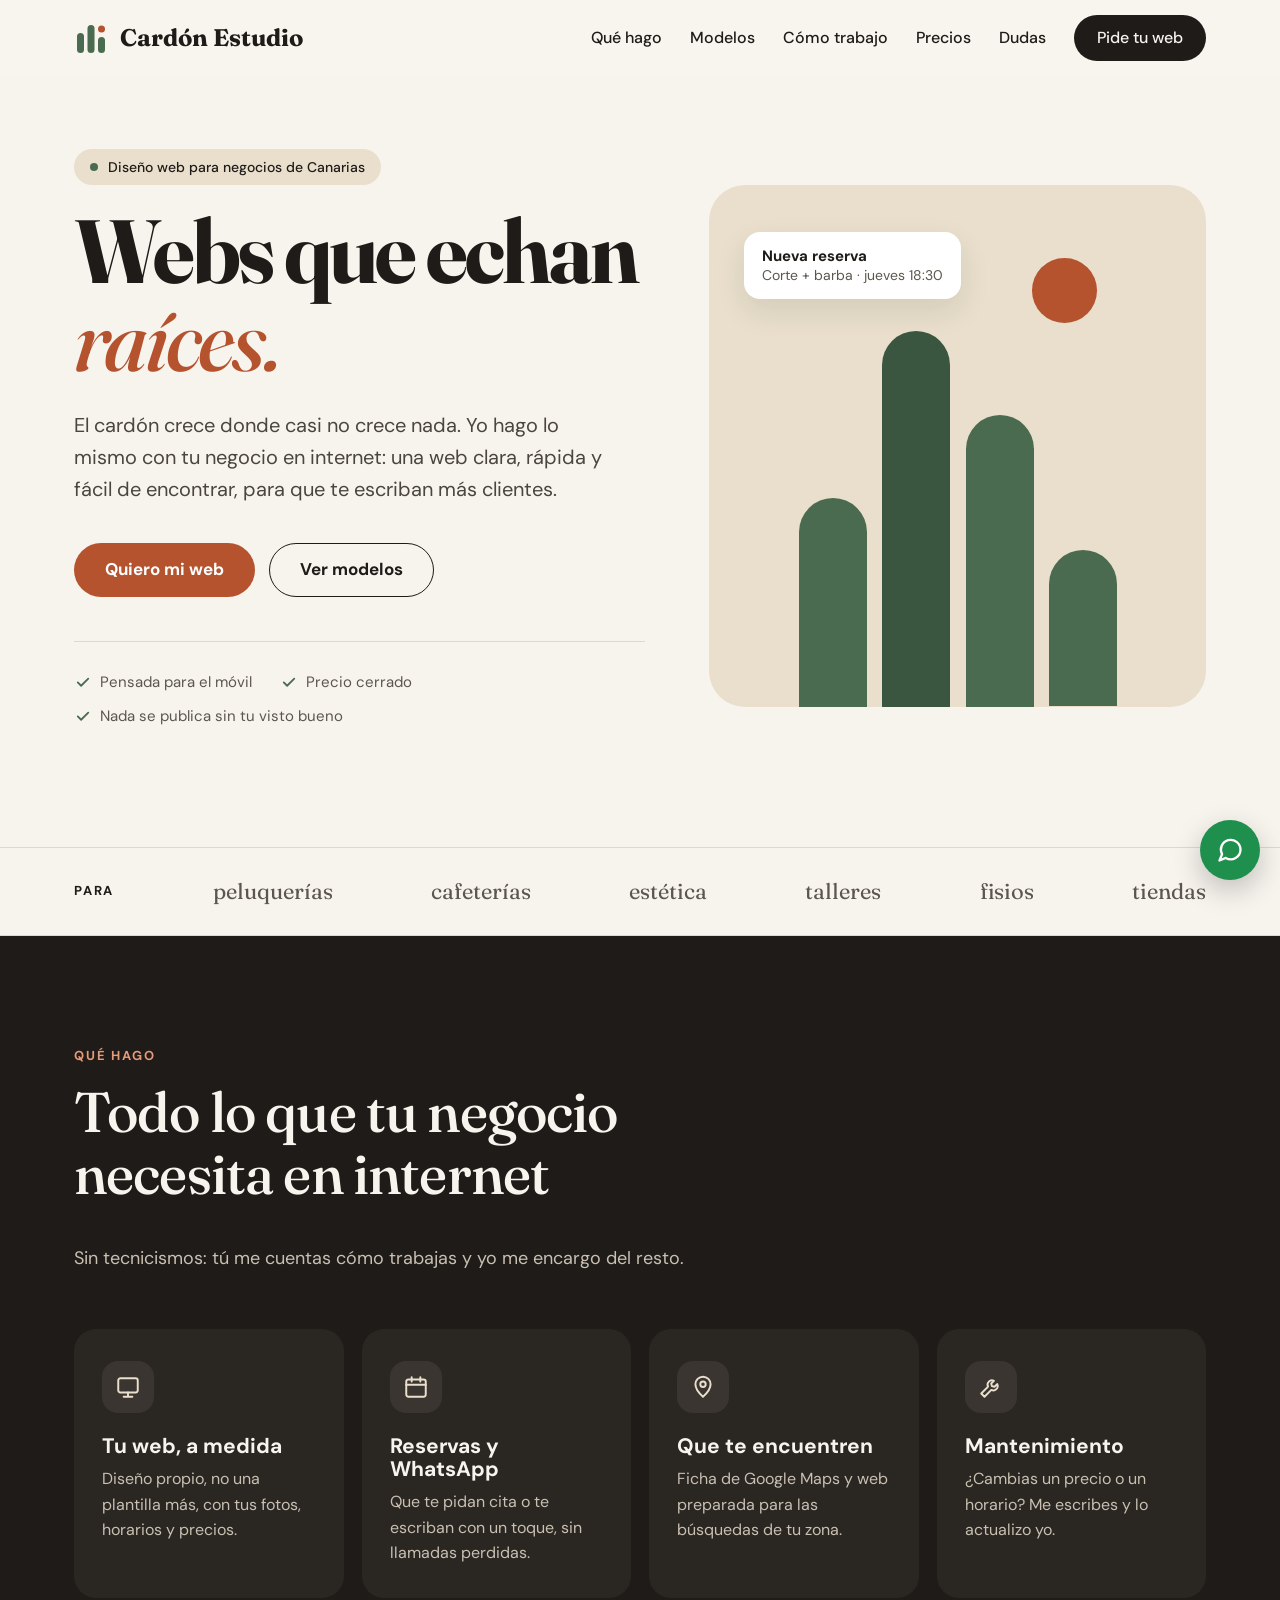
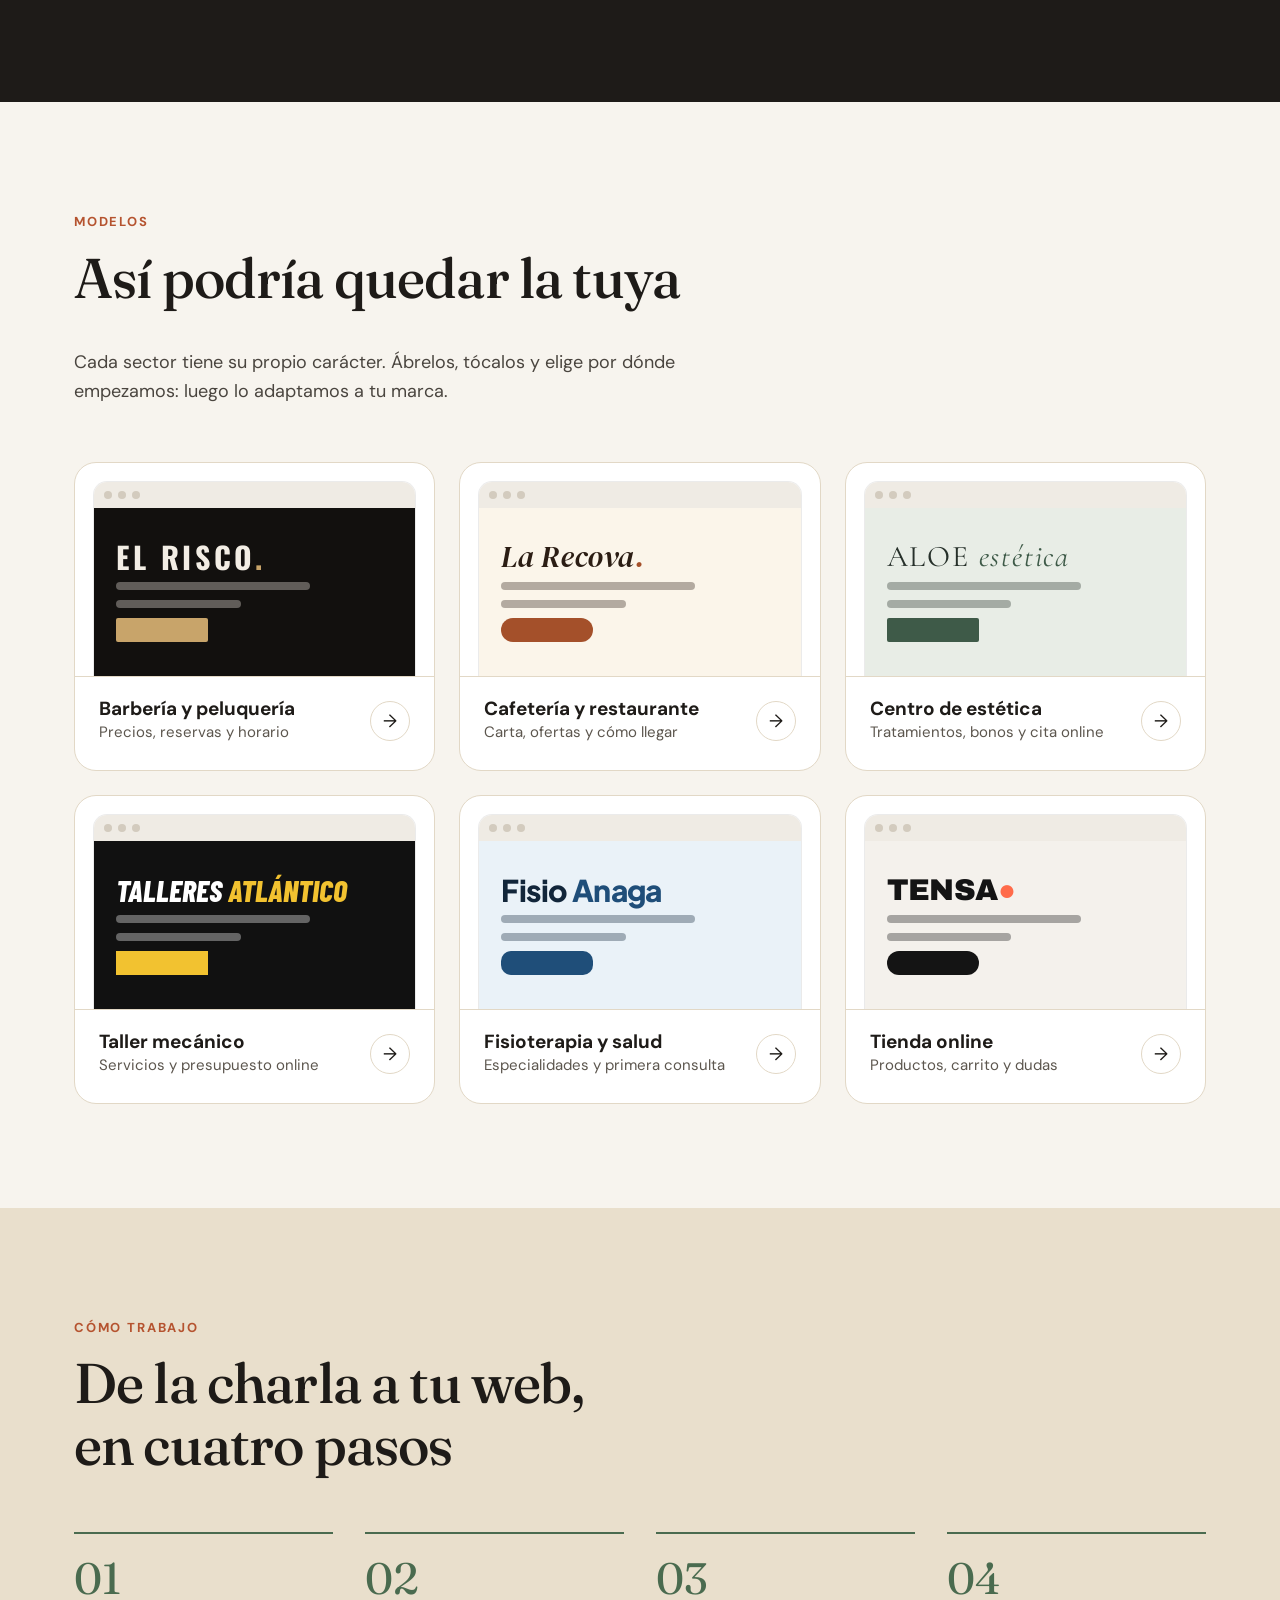
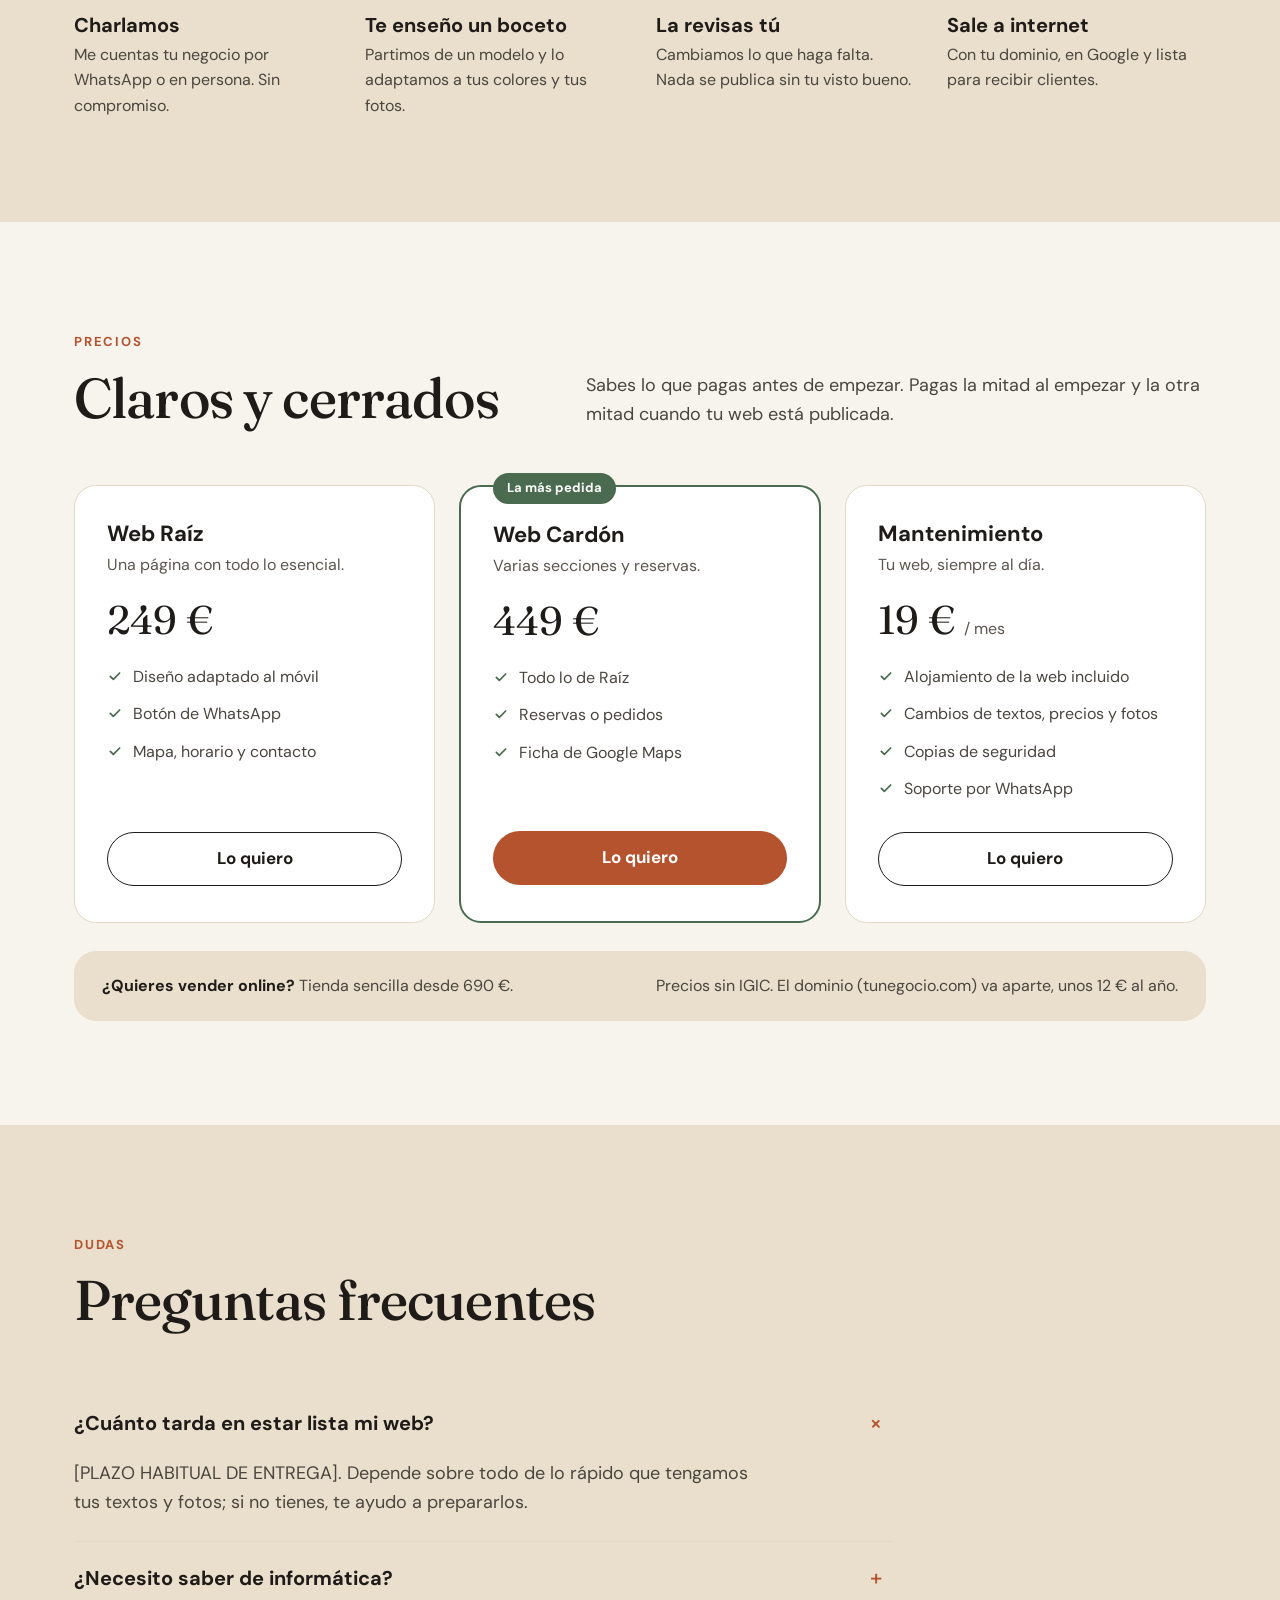
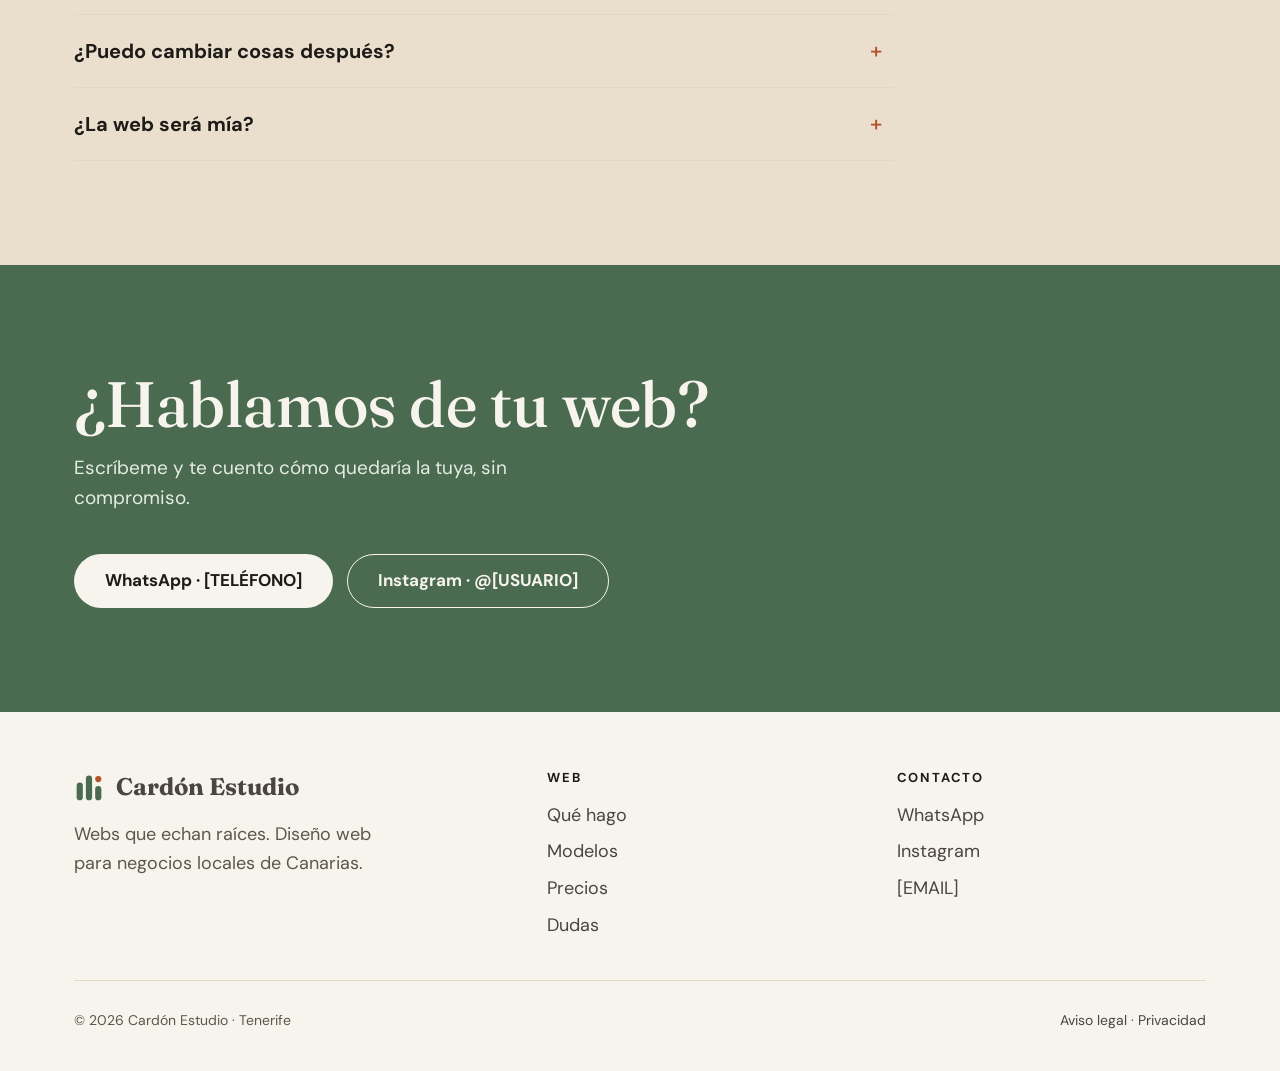
==== index.html @ 93b004f7 "Web de Cardón Estudio y 6 plantillas de ejemplo Co-Authored-By: Claude Opus 5.5 <noreply@anthropic.c" ====
<!doctype html>
<html lang="es">
<head>
<meta charset="utf-8">
<meta name="viewport" content="width=device-width, initial-scale=1">
<title>Cardón Estudio · Diseño web para negocios de Canarias</title>
<meta name="description" content="Webs claras, rápidas y fáciles de encontrar para peluquerías, cafeterías, talleres, centros de estética y profesionales de Canarias. Webs que echan raíces.">
<meta name="theme-color" content="#F7F4EE">
<meta property="og:type" content="website">
<meta property="og:title" content="Cardón Estudio · Webs que echan raíces">
<meta property="og:description" content="Diseño web para negocios locales de Canarias: reservas, WhatsApp y Google Maps, sin tecnicismos.">
<meta property="og:locale" content="es_ES">
<link rel="icon" href="assets/favicon.svg" type="image/svg+xml">
<link rel="preconnect" href="https://fonts.googleapis.com">
<link rel="preconnect" href="https://fonts.gstatic.com" crossorigin>
<link href="https://fonts.googleapis.com/css2?family=Fraunces:ital,opsz,wght@0,9..144,500;0,9..144,700;1,9..144,500&amp;family=DM+Sans:wght@400;500;700&amp;display=swap" rel="stylesheet">
<link href="https://fonts.googleapis.com/css2?family=Oswald:wght@700&amp;family=DM+Serif+Display:ital@1&amp;family=Cormorant+Garamond:ital@0;1&amp;family=Barlow+Condensed:ital,wght@1,800&amp;family=Plus+Jakarta+Sans:wght@800&amp;family=Archivo:wght@900&amp;text=ELRISCO.LaRecovAestéticTlrsAtlánoFiNgN%E2%97%8F%20&amp;display=swap" rel="stylesheet">
<link rel="stylesheet" href="assets/cardon.css">
</head>
<body>

<header class="cabecera" id="cabecera">
  <div class="contenedor">
    <a class="logo" href="#inicio" aria-label="Cardón Estudio, inicio">
      <svg aria-hidden="true" width="34" height="34" viewBox="0 0 34 34"><rect x="3" y="12" width="7" height="20" rx="3.5" fill="#4A6B4F"/><rect x="13.5" y="4" width="7" height="28" rx="3.5" fill="#4A6B4F"/><rect x="24" y="16" width="7" height="16" rx="3.5" fill="#4A6B4F"/><circle cx="27.5" cy="8" r="3.5" fill="#B5532F"/></svg>
      <span>Cardón Estudio</span>
    </a>
    <button class="boton-menu" type="button" aria-label="Abrir menú" aria-expanded="false" aria-controls="menu">
      <svg aria-hidden="true" width="20" height="20" viewBox="0 0 24 24" fill="none" stroke="currentColor" stroke-width="2" stroke-linecap="round"><path d="M4 7h16M4 12h16M4 17h16"/></svg>
    </button>
    <nav class="menu" id="menu" aria-label="Principal">
      <a href="#servicios">Qué hago</a>
      <a href="#modelos">Modelos</a>
      <a href="#proceso">Cómo trabajo</a>
      <a href="#precios">Precios</a>
      <a href="#preguntas">Dudas</a>
      <a class="boton" href="#contacto">Pide tu web</a>
    </nav>
  </div>
</header>

<main>

<section class="portada" id="inicio">
  <div class="contenedor">
    <div>
      <p class="sello"><i></i>Diseño web para negocios de Canarias</p>
      <h1>Webs que echan <em>raíces.</em></h1>
      <p class="entradilla">El cardón crece donde casi no crece nada. Yo hago lo mismo con tu negocio en internet: una web clara, rápida y fácil de encontrar, para que te escriban más clientes.</p>
      <div class="acciones">
        <a class="boton boton-principal" href="#contacto">Quiero mi web</a>
        <a class="boton boton-secundario" href="#modelos">Ver modelos</a>
      </div>
      <ul class="garantias">
        <li><svg aria-hidden="true" width="18" height="18" viewBox="0 0 24 24" fill="none" stroke="currentColor" stroke-width="2.4" stroke-linecap="round" stroke-linejoin="round"><path d="M5 12.5l4.5 4.5L19 7.5"/></svg>Pensada para el móvil</li>
        <li><svg aria-hidden="true" width="18" height="18" viewBox="0 0 24 24" fill="none" stroke="currentColor" stroke-width="2.4" stroke-linecap="round" stroke-linejoin="round"><path d="M5 12.5l4.5 4.5L19 7.5"/></svg>Precio cerrado</li>
        <li><svg aria-hidden="true" width="18" height="18" viewBox="0 0 24 24" fill="none" stroke="currentColor" stroke-width="2.4" stroke-linecap="round" stroke-linejoin="round"><path d="M5 12.5l4.5 4.5L19 7.5"/></svg>Nada se publica sin tu visto bueno</li>
      </ul>
    </div>
    <div class="ilustracion" aria-hidden="true">
      <div class="tarjeta-flotante"><strong>Nueva reserva</strong><span>Corte + barba · jueves 18:30</span></div>
      <div class="columna c1"></div><div class="columna c2"></div><div class="columna c3"></div><div class="columna c4"></div>
      <div class="sol"></div>
    </div>
  </div>
</section>

<div class="sectores">
  <div class="contenedor">
    <b>Para</b><span>peluquerías</span><span>cafeterías</span><span>estética</span><span>talleres</span><span>fisios</span><span>tiendas</span>
  </div>
</div>

<section class="seccion oscuro" id="servicios">
  <div class="contenedor">
    <div class="cabecera-seccion revelar">
      <div>
        <span class="etiqueta">Qué hago</span>
        <h2 class="titulo-seccion">Todo lo que tu negocio<br>necesita en internet</h2>
      </div>
      <p class="entradilla">Sin tecnicismos: tú me cuentas cómo trabajas y yo me encargo del resto.</p>
    </div>
    <div class="rejilla-4">
      <article class="servicio revelar">
        <div class="icono"><svg aria-hidden="true" width="26" height="26" viewBox="0 0 24 24" fill="none" stroke="currentColor" stroke-width="1.8" stroke-linecap="round" stroke-linejoin="round"><rect x="3" y="4" width="18" height="13" rx="2"/><path d="M8 21h8M12 17v4"/></svg></div>
        <h3>Tu web, a medida</h3>
        <p>Diseño propio, no una plantilla más, con tus fotos, horarios y precios.</p>
      </article>
      <article class="servicio revelar">
        <div class="icono"><svg aria-hidden="true" width="26" height="26" viewBox="0 0 24 24" fill="none" stroke="currentColor" stroke-width="1.8" stroke-linecap="round" stroke-linejoin="round"><rect x="3" y="5" width="18" height="16" rx="2"/><path d="M16 3v4M8 3v4M3 10h18"/></svg></div>
        <h3>Reservas y WhatsApp</h3>
        <p>Que te pidan cita o te escriban con un toque, sin llamadas perdidas.</p>
      </article>
      <article class="servicio revelar">
        <div class="icono"><svg aria-hidden="true" width="26" height="26" viewBox="0 0 24 24" fill="none" stroke="currentColor" stroke-width="1.8" stroke-linecap="round" stroke-linejoin="round"><path d="M12 21s-7-6.2-7-11.5A7 7 0 0 1 19 9.5C19 14.8 12 21 12 21z"/><circle cx="12" cy="9.5" r="2.5"/></svg></div>
        <h3>Que te encuentren</h3>
        <p>Ficha de Google Maps y web preparada para las búsquedas de tu zona.</p>
      </article>
      <article class="servicio revelar">
        <div class="icono"><svg aria-hidden="true" width="26" height="26" viewBox="0 0 24 24" fill="none" stroke="currentColor" stroke-width="1.8" stroke-linecap="round" stroke-linejoin="round"><path d="M14.7 6.3a4 4 0 0 0-5.4 5.4L3 18l3 3 6.3-6.3a4 4 0 0 0 5.4-5.4l-2.5 2.5-2.4-.6-.6-2.4z"/></svg></div>
        <h3>Mantenimiento</h3>
        <p>¿Cambias un precio o un horario? Me escribes y lo actualizo yo.</p>
      </article>
    </div>
  </div>
</section>

<section class="seccion" id="modelos">
  <div class="contenedor">
    <div class="cabecera-seccion revelar">
      <div>
        <span class="etiqueta">Modelos</span>
        <h2 class="titulo-seccion">Así podría quedar la tuya</h2>
      </div>
      <p class="entradilla">Cada sector tiene su propio carácter. Ábrelos, tócalos y elige por dónde empezamos: luego lo adaptamos a tu marca.</p>
    </div>
    <div class="rejilla-modelos">
      <a class="modelo revelar" href="plantillas/barberia.html">
        <div class="navegador"><div class="barra"><i></i><i></i><i></i></div>
          <div class="pantalla" style="background:#12100E;color:#F2EDE4"><span class="marca" style="font-family:Oswald,Impact,sans-serif;font-weight:700;letter-spacing:.12em">EL RISCO<span style="color:#C8A46A">.</span></span><span class="linea" style="width:70%"></span><span class="linea" style="width:45%"></span><span class="pastilla" style="background:#C8A46A;border-radius:2px"></span></div>
        </div>
        <div class="texto"><div><h3>Barbería y peluquería</h3><p>Precios, reservas y horario</p></div><span class="flecha" aria-hidden="true">→</span></div>
      </a>
      <a class="modelo revelar" href="plantillas/cafeteria.html">
        <div class="navegador"><div class="barra"><i></i><i></i><i></i></div>
          <div class="pantalla" style="background:#FBF5EA;color:#2B1D14"><span class="marca" style="font-family:'DM Serif Display',Georgia,serif;font-style:italic">La Recova<span style="color:#A4502A">.</span></span><span class="linea" style="width:70%"></span><span class="linea" style="width:45%"></span><span class="pastilla" style="background:#A4502A"></span></div>
        </div>
        <div class="texto"><div><h3>Cafetería y restaurante</h3><p>Carta, ofertas y cómo llegar</p></div><span class="flecha" aria-hidden="true">→</span></div>
      </a>
      <a class="modelo revelar" href="plantillas/estetica.html">
        <div class="navegador"><div class="barra"><i></i><i></i><i></i></div>
          <div class="pantalla" style="background:#E8EDE6;color:#26302A"><span class="marca" style="font-family:'Cormorant Garamond',Georgia,serif;letter-spacing:.06em">ALOE <em style="color:#3E5A48">estética</em></span><span class="linea" style="width:70%"></span><span class="linea" style="width:45%"></span><span class="pastilla" style="background:#3E5A48;border-radius:2px"></span></div>
        </div>
        <div class="texto"><div><h3>Centro de estética</h3><p>Tratamientos, bonos y cita online</p></div><span class="flecha" aria-hidden="true">→</span></div>
      </a>
      <a class="modelo revelar" href="plantillas/taller.html">
        <div class="navegador"><div class="barra"><i></i><i></i><i></i></div>
          <div class="pantalla" style="background:#111111;color:#FFFFFF"><span class="marca" style="font-family:'Barlow Condensed',Impact,sans-serif;font-weight:800;font-style:italic;text-transform:uppercase">Talleres <span style="color:#F2C230">Atlántico</span></span><span class="linea" style="width:70%"></span><span class="linea" style="width:45%"></span><span class="pastilla" style="background:#F2C230;border-radius:0"></span></div>
        </div>
        <div class="texto"><div><h3>Taller mecánico</h3><p>Servicios y presupuesto online</p></div><span class="flecha" aria-hidden="true">→</span></div>
      </a>
      <a class="modelo revelar" href="plantillas/fisio.html">
        <div class="navegador"><div class="barra"><i></i><i></i><i></i></div>
          <div class="pantalla" style="background:#EAF2F8;color:#12263A"><span class="marca" style="font-family:'Plus Jakarta Sans',system-ui,sans-serif;font-weight:800;letter-spacing:-.02em">Fisio <span style="color:#1F4E79">Anaga</span></span><span class="linea" style="width:70%"></span><span class="linea" style="width:45%"></span><span class="pastilla" style="background:#1F4E79;border-radius:10px"></span></div>
        </div>
        <div class="texto"><div><h3>Fisioterapia y salud</h3><p>Especialidades y primera consulta</p></div><span class="flecha" aria-hidden="true">→</span></div>
      </a>
      <a class="modelo revelar" href="plantillas/tienda-cintas.html">
        <div class="navegador"><div class="barra"><i></i><i></i><i></i></div>
          <div class="pantalla" style="background:#F4F1EC;color:#141414"><span class="marca" style="font-family:Archivo,'Arial Black',sans-serif;font-weight:900;letter-spacing:-.02em">TENSA<span style="color:#FF6B4A">●</span></span><span class="linea" style="width:70%"></span><span class="linea" style="width:45%"></span><span class="pastilla" style="background:#141414"></span></div>
        </div>
        <div class="texto"><div><h3>Tienda online</h3><p>Productos, carrito y dudas</p></div><span class="flecha" aria-hidden="true">→</span></div>
      </a>
    </div>
  </div>
</section>

<section class="seccion arena" id="proceso">
  <div class="contenedor">
    <div class="cabecera-seccion revelar">
      <div>
        <span class="etiqueta">Cómo trabajo</span>
        <h2 class="titulo-seccion">De la charla a tu web,<br>en cuatro pasos</h2>
      </div>
    </div>
    <ol class="pasos">
      <li class="revelar"><h3>Charlamos</h3><p>Me cuentas tu negocio por WhatsApp o en persona. Sin compromiso.</p></li>
      <li class="revelar"><h3>Te enseño un boceto</h3><p>Partimos de un modelo y lo adaptamos a tus colores y tus fotos.</p></li>
      <li class="revelar"><h3>La revisas tú</h3><p>Cambiamos lo que haga falta. Nada se publica sin tu visto bueno.</p></li>
      <li class="revelar"><h3>Sale a internet</h3><p>Con tu dominio, en Google y lista para recibir clientes.</p></li>
    </ol>
  </div>
</section>

<section class="seccion" id="precios">
  <div class="contenedor">
    <div class="cabecera-seccion revelar">
      <div>
        <span class="etiqueta">Precios</span>
        <h2 class="titulo-seccion">Claros y cerrados</h2>
      </div>
      <p class="entradilla">Sabes lo que pagas antes de empezar. Pagas la mitad al empezar y la otra mitad cuando tu web está publicada.</p>
    </div>
    <div class="rejilla-3">
      <article class="plan revelar">
        <h3>Web Raíz</h3>
        <p class="para">Una página con todo lo esencial.</p>
        <p class="precio">249 €</p>
        <ul>
          <li><svg aria-hidden="true" width="16" height="16" viewBox="0 0 24 24" fill="none" stroke="currentColor" stroke-width="2.6" stroke-linecap="round" stroke-linejoin="round"><path d="M5 12.5l4.5 4.5L19 7.5"/></svg>Diseño adaptado al móvil</li>
          <li><svg aria-hidden="true" width="16" height="16" viewBox="0 0 24 24" fill="none" stroke="currentColor" stroke-width="2.6" stroke-linecap="round" stroke-linejoin="round"><path d="M5 12.5l4.5 4.5L19 7.5"/></svg>Botón de WhatsApp</li>
          <li><svg aria-hidden="true" width="16" height="16" viewBox="0 0 24 24" fill="none" stroke="currentColor" stroke-width="2.6" stroke-linecap="round" stroke-linejoin="round"><path d="M5 12.5l4.5 4.5L19 7.5"/></svg>Mapa, horario y contacto</li>
        </ul>
        <a class="boton boton-secundario" href="#contacto">Lo quiero</a>
      </article>
      <article class="plan destacado revelar">
        <span class="insignia">La más pedida</span>
        <h3>Web Cardón</h3>
        <p class="para">Varias secciones y reservas.</p>
        <p class="precio">449 €</p>
        <ul>
          <li><svg aria-hidden="true" width="16" height="16" viewBox="0 0 24 24" fill="none" stroke="currentColor" stroke-width="2.6" stroke-linecap="round" stroke-linejoin="round"><path d="M5 12.5l4.5 4.5L19 7.5"/></svg>Todo lo de Raíz</li>
          <li><svg aria-hidden="true" width="16" height="16" viewBox="0 0 24 24" fill="none" stroke="currentColor" stroke-width="2.6" stroke-linecap="round" stroke-linejoin="round"><path d="M5 12.5l4.5 4.5L19 7.5"/></svg>Reservas o pedidos</li>
          <li><svg aria-hidden="true" width="16" height="16" viewBox="0 0 24 24" fill="none" stroke="currentColor" stroke-width="2.6" stroke-linecap="round" stroke-linejoin="round"><path d="M5 12.5l4.5 4.5L19 7.5"/></svg>Ficha de Google Maps</li>
        </ul>
        <a class="boton boton-principal" href="#contacto">Lo quiero</a>
      </article>
      <article class="plan revelar">
        <h3>Mantenimiento</h3>
        <p class="para">Tu web, siempre al día.</p>
        <p class="precio">19 € <small>/ mes</small></p>
        <ul>
          <li><svg aria-hidden="true" width="16" height="16" viewBox="0 0 24 24" fill="none" stroke="currentColor" stroke-width="2.6" stroke-linecap="round" stroke-linejoin="round"><path d="M5 12.5l4.5 4.5L19 7.5"/></svg>Alojamiento de la web incluido</li>
          <li><svg aria-hidden="true" width="16" height="16" viewBox="0 0 24 24" fill="none" stroke="currentColor" stroke-width="2.6" stroke-linecap="round" stroke-linejoin="round"><path d="M5 12.5l4.5 4.5L19 7.5"/></svg>Cambios de textos, precios y fotos</li>
          <li><svg aria-hidden="true" width="16" height="16" viewBox="0 0 24 24" fill="none" stroke="currentColor" stroke-width="2.6" stroke-linecap="round" stroke-linejoin="round"><path d="M5 12.5l4.5 4.5L19 7.5"/></svg>Copias de seguridad</li>
          <li><svg aria-hidden="true" width="16" height="16" viewBox="0 0 24 24" fill="none" stroke="currentColor" stroke-width="2.6" stroke-linecap="round" stroke-linejoin="round"><path d="M5 12.5l4.5 4.5L19 7.5"/></svg>Soporte por WhatsApp</li>
        </ul>
        <a class="boton boton-secundario" href="#contacto">Lo quiero</a>
      </article>
    </div>
    <div class="nota-precios revelar">
      <p><strong>¿Quieres vender online?</strong> Tienda sencilla desde 690 €.</p>
      <p>Precios sin IGIC. El dominio (tunegocio.com) va aparte, unos 12 € al año.</p>
    </div>
  </div>
</section>

<section class="seccion arena" id="preguntas">
  <div class="contenedor">
    <div class="cabecera-seccion revelar"><div><span class="etiqueta">Dudas</span><h2 class="titulo-seccion">Preguntas frecuentes</h2></div></div>
    <div class="preguntas revelar">
      <details open><summary>¿Cuánto tarda en estar lista mi web?</summary><p>[PLAZO HABITUAL DE ENTREGA]. Depende sobre todo de lo rápido que tengamos tus textos y fotos; si no tienes, te ayudo a prepararlos.</p></details>
      <details><summary>¿Necesito saber de informática?</summary><p>No. Tú me cuentas cómo funciona tu negocio y yo me encargo de todo lo técnico: diseño, dominio, publicación y Google.</p></details>
      <details><summary>¿Puedo cambiar cosas después?</summary><p>Sí. Con el mantenimiento mensual me escribes por WhatsApp y actualizo precios, horarios o fotos por ti.</p></details>
      <details><summary>¿La web será mía?</summary><p>[CONDICIONES DE PROPIEDAD DEL DOMINIO Y LA WEB].</p></details>
    </div>
  </div>
</section>

<section class="seccion contacto" id="contacto">
  <div class="contenedor">
    <div class="revelar">
      <h2>¿Hablamos de tu web?</h2>
      <p>Escríbeme y te cuento cómo quedaría la tuya, sin compromiso.</p>
    </div>
    <div class="acciones revelar">
      <a class="boton boton-claro" href="https://wa.me/[NÚMERO]">WhatsApp · [TELÉFONO]</a>
      <a class="boton boton-borde-claro" href="https://instagram.com/[USUARIO]">Instagram · @[USUARIO]</a>
    </div>
  </div>
</section>

</main>

<footer class="pie">
  <div class="contenedor">
    <div>
      <a class="logo" href="#inicio" aria-label="Cardón Estudio, inicio">
        <svg aria-hidden="true" width="30" height="30" viewBox="0 0 34 34"><rect x="3" y="12" width="7" height="20" rx="3.5" fill="#4A6B4F"/><rect x="13.5" y="4" width="7" height="28" rx="3.5" fill="#4A6B4F"/><rect x="24" y="16" width="7" height="16" rx="3.5" fill="#4A6B4F"/><circle cx="27.5" cy="8" r="3.5" fill="#B5532F"/></svg>
        <span>Cardón Estudio</span>
      </a>
      <p class="lema">Webs que echan raíces. Diseño web para negocios locales de Canarias.</p>
    </div>
    <div>
      <h4>Web</h4>
      <ul><li><a href="#servicios">Qué hago</a></li><li><a href="#modelos">Modelos</a></li><li><a href="#precios">Precios</a></li><li><a href="#preguntas">Dudas</a></li></ul>
    </div>
    <div>
      <h4>Contacto</h4>
      <ul><li><a href="https://wa.me/[NÚMERO]">WhatsApp</a></li><li><a href="https://instagram.com/[USUARIO]">Instagram</a></li><li><a href="mailto:[EMAIL]">[EMAIL]</a></li></ul>
    </div>
    <div class="legal"><span>© <span id="anio">2026</span> Cardón Estudio · Tenerife</span><span><a href="#">Aviso legal</a> · <a href="#">Privacidad</a></span></div>
  </div>
</footer>

<a class="whatsapp" href="https://wa.me/[NÚMERO]" aria-label="Escribir por WhatsApp">
  <svg aria-hidden="true" width="28" height="28" viewBox="0 0 24 24" fill="none" stroke="currentColor" stroke-width="2" stroke-linecap="round" stroke-linejoin="round"><path d="M21 11.5a8.4 8.4 0 0 1-12.6 7.3L3 21l2.2-5.3A8.4 8.4 0 1 1 21 11.5z"/></svg>
</a>

<script>
(function () {
  var cabecera = document.getElementById('cabecera');
  var boton = document.querySelector('.boton-menu');
  var menu = document.getElementById('menu');
  boton.addEventListener('click', function () {
    var abierto = menu.classList.toggle('abierto');
    boton.setAttribute('aria-expanded', abierto ? 'true' : 'false');
  });
  menu.querySelectorAll('a').forEach(function (a) {
    a.addEventListener('click', function () { menu.classList.remove('abierto'); boton.setAttribute('aria-expanded', 'false'); });
  });
  window.addEventListener('scroll', function () { cabecera.classList.toggle('con-sombra', window.scrollY > 8); }, { passive: true });
  document.getElementById('anio').textContent = new Date().getFullYear();
  var elementos = document.querySelectorAll('.revelar');
  if ('IntersectionObserver' in window) {
    var obs = new IntersectionObserver(function (entradas) {
      entradas.forEach(function (e) { if (e.isIntersecting) { e.target.classList.add('visible'); obs.unobserve(e.target); } });
    }, { threshold: 0.12 });
    elementos.forEach(function (el) { obs.observe(el); });
  } else {
    elementos.forEach(function (el) { el.classList.add('visible'); });
  }
})();
</script>
</body>
</html>
---- assets/cardon.css ----
/* Cardón Estudio — estilos de la web principal */
:root {
  --lava: #1E1B18;
  --cardon: #4A6B4F;
  --cardon-osc: #3A5640;
  --jable: #E9DFCC;
  --almagre: #B5532F;
  --almagre-osc: #8E3F22;
  --cal: #F7F4EE;
  --blanco: #FFFFFF;
  --texto-2: #4A453F;
  --texto-3: #5C564E;
  --linea: #E2D8C6;
  --serif: 'Fraunces', Georgia, serif;
  --sans: 'DM Sans', system-ui, -apple-system, 'Segoe UI', sans-serif;
  --ancho: 1180px;
  --radio: 22px;
}

*, *::before, *::after { box-sizing: border-box; }
html { scroll-behavior: smooth; scroll-padding-top: 88px; }
body { margin: 0; background: var(--cal); color: var(--lava); font-family: var(--sans); font-size: 18px; line-height: 1.6; -webkit-font-smoothing: antialiased; }
img, svg { max-width: 100%; display: block; }
a { color: var(--almagre); }
a:hover { color: var(--almagre-osc); }
:focus-visible { outline: 3px solid var(--almagre); outline-offset: 3px; border-radius: 6px; }
h1, h2, h3 { margin: 0; line-height: 1.1; }
p { margin: 0; }

.contenedor { max-width: var(--ancho); margin: 0 auto; padding: 0 24px; }
.seccion { padding: 104px 0; }
.etiqueta { display: inline-block; font-size: 13px; font-weight: 700; letter-spacing: .14em; text-transform: uppercase; color: var(--almagre); margin-bottom: 14px; }
.titulo-seccion { font-family: var(--serif); font-weight: 500; font-size: clamp(36px, 5vw, 56px); letter-spacing: -.015em; }
.entradilla { color: var(--texto-2); max-width: 620px; margin-top: 16px; }
.cabecera-seccion { display: flex; flex-wrap: wrap; gap: 24px; justify-content: space-between; align-items: flex-end; margin-bottom: 56px; }

/* Botones */
.boton { display: inline-flex; align-items: center; justify-content: center; gap: 10px; min-height: 54px; padding: 0 30px; border-radius: 999px; font-weight: 700; font-size: 17px; text-decoration: none; border: 1.5px solid transparent; transition: transform .2s ease, background-color .2s ease, color .2s ease; }
.boton:hover { transform: translateY(-2px); }
.boton-principal { background: var(--almagre); color: var(--blanco); }
.boton-principal:hover { background: var(--almagre-osc); color: var(--blanco); }
.boton-secundario { border-color: var(--lava); color: var(--lava); }
.boton-secundario:hover { background: var(--lava); color: var(--cal); }
.boton-claro { background: var(--cal); color: var(--lava); }
.boton-claro:hover { background: var(--blanco); color: var(--lava); }
.boton-borde-claro { border-color: var(--cal); color: var(--cal); }
.boton-borde-claro:hover { background: var(--cal); color: var(--lava); }

/* Cabecera */
.cabecera { position: sticky; top: 0; z-index: 50; background: rgba(247, 244, 238, .88); backdrop-filter: saturate(160%) blur(12px); -webkit-backdrop-filter: saturate(160%) blur(12px); border-bottom: 1px solid transparent; transition: border-color .2s ease; }
.cabecera.con-sombra { border-bottom-color: var(--linea); }
.cabecera .contenedor { display: flex; align-items: center; justify-content: space-between; gap: 16px; min-height: 76px; }
.logo { display: flex; align-items: center; gap: 12px; text-decoration: none; color: var(--lava); }
.logo:hover { color: var(--lava); }
.logo span { font-family: var(--serif); font-weight: 700; font-size: 24px; }
.menu { display: flex; align-items: center; gap: 28px; }
.menu a { color: var(--lava); text-decoration: none; font-size: 16px; font-weight: 500; }
.menu a:not(.boton):hover { color: var(--almagre); }
.menu .boton { min-height: 46px; padding: 0 22px; font-size: 16px; background: var(--lava); color: var(--cal); }
.menu .boton:hover { background: var(--almagre); color: var(--blanco); }
.boton-menu { display: none; width: 46px; height: 46px; border: 1.5px solid var(--lava); border-radius: 50%; background: none; cursor: pointer; align-items: center; justify-content: center; color: var(--lava); }

/* Portada */
.portada { padding: 72px 0 104px; }
.portada .contenedor { display: grid; grid-template-columns: 1.15fr 1fr; gap: 64px; align-items: center; }
.sello { display: inline-flex; align-items: center; gap: 10px; background: var(--jable); padding: 7px 16px; border-radius: 999px; font-size: 14px; font-weight: 500; margin-bottom: 22px; }
.sello i { width: 8px; height: 8px; border-radius: 50%; background: var(--cardon); }
.portada h1 { font-family: var(--serif); font-weight: 700; font-size: clamp(48px, 7vw, 92px); line-height: .98; letter-spacing: -.03em; }
.portada h1 em { font-style: italic; font-weight: 500; color: var(--almagre); }
.portada .entradilla { font-size: 20px; margin: 26px 0 38px; max-width: 540px; }
.acciones { display: flex; flex-wrap: wrap; gap: 14px; }
.garantias { display: flex; flex-wrap: wrap; gap: 10px 28px; margin-top: 44px; padding-top: 28px; border-top: 1px solid var(--linea); color: var(--texto-3); font-size: 15px; list-style: none; padding-left: 0; }
.garantias li { display: flex; align-items: center; gap: 8px; }
.garantias svg { color: var(--cardon); flex: none; }

.ilustracion { position: relative; aspect-ratio: 1 / 1.05; background: var(--jable); border-radius: 36px; overflow: hidden; display: flex; align-items: flex-end; justify-content: center; gap: 4%; padding: 0 10%; }
.ilustracion .columna { width: 17%; background: var(--cardon); border-radius: 999px 999px 0 0; transform-origin: bottom; animation: crecer 1.1s cubic-bezier(.2,.8,.2,1) both; }
.ilustracion .c1 { height: 40%; animation-delay: .05s; }
.ilustracion .c2 { height: 72%; animation-delay: .15s; background: var(--cardon-osc); }
.ilustracion .c3 { height: 56%; animation-delay: .25s; }
.ilustracion .c4 { height: 30%; animation-delay: .35s; }
.ilustracion .sol { position: absolute; top: 14%; right: 22%; width: 13%; aspect-ratio: 1; border-radius: 50%; background: var(--almagre); animation: aparecer .8s .7s both; }
.ilustracion .tarjeta-flotante { position: absolute; left: 7%; top: 9%; background: var(--blanco); border-radius: 16px; padding: 14px 18px; box-shadow: 0 12px 30px rgba(30, 27, 24, .1); font-size: 14px; line-height: 1.35; animation: aparecer .8s .9s both; }
.tarjeta-flotante strong { display: block; font-size: 15px; }
.tarjeta-flotante span { color: var(--texto-3); }
@keyframes crecer { from { transform: scaleY(0); } to { transform: scaleY(1); } }
@keyframes aparecer { from { opacity: 0; transform: translateY(10px); } to { opacity: 1; transform: none; } }

/* Para quién */
.sectores { border-top: 1px solid var(--linea); border-bottom: 1px solid var(--linea); }
.sectores .contenedor { display: flex; flex-wrap: wrap; gap: 14px 40px; justify-content: space-between; align-items: center; padding-top: 26px; padding-bottom: 26px; font-family: var(--serif); font-size: 22px; color: var(--texto-3); }
.sectores b { font-family: var(--sans); font-size: 13px; letter-spacing: .14em; text-transform: uppercase; color: var(--lava); }

/* Servicios */
.oscuro { background: var(--lava); color: var(--cal); }
.oscuro .entradilla { color: #C9C0B2; }
.oscuro .etiqueta { color: #E59A78; }
.rejilla-4 { display: grid; grid-template-columns: repeat(4, minmax(0, 1fr)); gap: 18px; }
.servicio { background: #2A2622; border-radius: var(--radio); padding: 32px 28px; }
.servicio .icono { width: 52px; height: 52px; border-radius: 16px; background: #3A3530; display: flex; align-items: center; justify-content: center; color: var(--jable); }
.servicio h3 { margin: 22px 0 8px; font-size: 21px; font-family: var(--sans); font-weight: 700; }
.servicio p { color: #C9C0B2; font-size: 16px; }

/* Modelos */
.rejilla-modelos { display: grid; grid-template-columns: repeat(3, minmax(0, 1fr)); gap: 24px; }
.modelo { display: flex; flex-direction: column; text-decoration: none; color: var(--lava); background: var(--blanco); border: 1px solid var(--linea); border-radius: var(--radio); overflow: hidden; transition: transform .25s ease, box-shadow .25s ease; }
.modelo:hover { color: var(--lava); transform: translateY(-4px); box-shadow: 0 18px 40px rgba(30, 27, 24, .1); }
.navegador { margin: 18px 18px 0; border-radius: 14px 14px 0 0; overflow: hidden; border: 1px solid rgba(0,0,0,.08); border-bottom: 0; }
.navegador .barra { height: 26px; background: #EFEBE4; display: flex; align-items: center; gap: 6px; padding: 0 10px; }
.navegador .barra i { width: 8px; height: 8px; border-radius: 50%; background: #D3CBBE; }
.navegador .pantalla { height: 168px; display: flex; flex-direction: column; justify-content: center; padding: 0 22px; gap: 10px; }
.pantalla .marca { font-size: 30px; line-height: 1; }
.pantalla .linea { height: 8px; border-radius: 4px; opacity: .35; background: currentColor; }
.pantalla .pastilla { width: 92px; height: 24px; border-radius: 999px; }
.modelo .texto { padding: 22px 24px 26px; border-top: 1px solid var(--linea); display: flex; justify-content: space-between; align-items: center; gap: 12px; }
.modelo h3 { font-size: 19px; font-family: var(--sans); font-weight: 700; }
.modelo p { color: var(--texto-3); font-size: 15px; }
.modelo .flecha { flex: none; width: 40px; height: 40px; border-radius: 50%; border: 1.5px solid var(--linea); display: flex; align-items: center; justify-content: center; transition: background-color .2s ease, border-color .2s ease, color .2s ease; }
.modelo:hover .flecha { background: var(--almagre); border-color: var(--almagre); color: var(--blanco); }
.modelo-vacio { justify-content: center; padding: 36px; background: var(--jable); border: 1.5px dashed #B9AC96; }
.modelo-vacio h3 { font-family: var(--serif); font-weight: 500; font-size: 30px; margin-bottom: 8px; }
.modelo-vacio p { color: var(--texto-2); margin-bottom: 18px; }
.modelo-vacio span { color: var(--almagre); font-weight: 700; }

/* Proceso */
.arena { background: var(--jable); }
.pasos { display: grid; grid-template-columns: repeat(4, minmax(0, 1fr)); gap: 32px; counter-reset: paso; list-style: none; padding: 0; margin: 0; }
.pasos li { border-top: 2px solid var(--cardon); padding-top: 22px; }
.pasos li::before { counter-increment: paso; content: "0" counter(paso); display: block; font-family: var(--serif); font-size: 44px; line-height: 1; color: var(--cardon); margin-bottom: 14px; }
.pasos h3 { font-family: var(--sans); font-size: 20px; margin-bottom: 6px; }
.pasos p { color: var(--texto-2); font-size: 16px; }

/* Precios */
.rejilla-3 { display: grid; grid-template-columns: repeat(3, minmax(0, 1fr)); gap: 24px; }
.plan { background: var(--blanco); border: 1px solid var(--linea); border-radius: var(--radio); padding: 36px 32px; display: flex; flex-direction: column; }
.plan.destacado { border: 2px solid var(--cardon); position: relative; }
.plan .insignia { position: absolute; top: -14px; left: 32px; background: var(--cardon); color: var(--blanco); font-size: 13px; font-weight: 700; padding: 5px 14px; border-radius: 999px; }
.plan h3 { font-family: var(--sans); font-size: 22px; }
.plan .para { color: var(--texto-3); font-size: 16px; margin: 6px 0 22px; }
.plan .precio { font-family: var(--serif); font-size: 40px; line-height: 1; margin-bottom: 24px; }
.plan .precio small { font-family: var(--sans); font-size: 16px; color: var(--texto-3); }
.plan ul { list-style: none; padding: 0; margin: 0 0 30px; display: grid; gap: 12px; flex: 1; align-content: start; }
.plan li { display: flex; gap: 10px; font-size: 16px; color: var(--texto-2); }
.plan li svg { flex: none; color: var(--cardon); margin-top: 4px; }
.plan .boton { width: 100%; }

.nota-precios { margin-top: 28px; display: flex; flex-wrap: wrap; justify-content: space-between; gap: 12px 32px; padding: 22px 28px; border-radius: var(--radio); background: var(--jable); font-size: 16px; color: var(--texto-2); }
.nota-precios strong { color: var(--lava); }

/* Preguntas */
.preguntas { max-width: 820px; }
.preguntas details { border-bottom: 1px solid var(--linea); }
.preguntas summary { list-style: none; cursor: pointer; display: flex; justify-content: space-between; align-items: center; gap: 20px; min-height: 72px; padding: 18px 0; font-size: 20px; font-weight: 700; }
.preguntas summary::-webkit-details-marker { display: none; }
.preguntas summary::after { content: "+"; flex: none; width: 36px; height: 36px; border-radius: 50%; background: var(--jable); display: flex; align-items: center; justify-content: center; font-size: 22px; font-weight: 500; color: var(--almagre); transition: transform .2s ease; }
.preguntas details[open] summary::after { transform: rotate(45deg); }
.preguntas details p { color: var(--texto-2); padding-bottom: 24px; max-width: 680px; }

/* Contacto */
.contacto { background: var(--cardon); color: var(--cal); }
.contacto .contenedor { display: flex; flex-wrap: wrap; gap: 40px; justify-content: space-between; align-items: center; }
.contacto h2 { font-family: var(--serif); font-weight: 500; font-size: clamp(40px, 5.5vw, 64px); }
.contacto p { color: #E4ECE3; font-size: 19px; margin-top: 14px; max-width: 520px; }

/* Pie */
.pie { padding: 56px 0 40px; }
.pie .contenedor { display: grid; grid-template-columns: 1.4fr 1fr 1fr; gap: 40px; }
.pie h4 { margin: 0 0 12px; font-size: 13px; letter-spacing: .14em; text-transform: uppercase; }
.pie ul { list-style: none; margin: 0; padding: 0; display: grid; gap: 8px; }
.pie a { color: var(--texto-2); text-decoration: none; }
.pie a:hover { color: var(--almagre); }
.pie .lema { color: var(--texto-3); margin-top: 14px; max-width: 320px; }
.pie .legal { grid-column: 1 / -1; display: flex; flex-wrap: wrap; justify-content: space-between; gap: 12px; padding-top: 28px; border-top: 1px solid var(--linea); color: var(--texto-3); font-size: 14px; }

/* WhatsApp flotante */
.whatsapp { position: fixed; right: 20px; bottom: 20px; z-index: 60; width: 60px; height: 60px; border-radius: 50%; background: #1F8F4E; color: var(--blanco); display: flex; align-items: center; justify-content: center; box-shadow: 0 10px 28px rgba(0, 0, 0, .22); transition: transform .2s ease; }
.whatsapp:hover { color: var(--blanco); transform: scale(1.06); }

/* Aparición al hacer scroll */
.revelar { opacity: 0; transform: translateY(24px); transition: opacity .7s ease, transform .7s ease; }
.revelar.visible { opacity: 1; transform: none; }

/* Responsive */
@media (max-width: 1020px) {
  .rejilla-4, .pasos { grid-template-columns: repeat(2, minmax(0, 1fr)); }
  .rejilla-modelos, .rejilla-3 { grid-template-columns: repeat(2, minmax(0, 1fr)); }
}
@media (max-width: 820px) {
  .portada .contenedor { grid-template-columns: 1fr; gap: 48px; }
  .ilustracion { max-width: 460px; width: 100%; margin: 0 auto; }
  .ilustracion .sol { top: 30%; right: 10%; }
  .sectores .contenedor { justify-content: flex-start; gap: 6px 22px; font-size: 19px; }
  .sectores b { width: 100%; }
  .boton-menu { display: inline-flex; }
  .menu { position: absolute; top: 100%; left: 0; right: 0; flex-direction: column; align-items: stretch; gap: 0; padding: 8px 24px 24px; background: var(--cal); border-bottom: 1px solid var(--linea); display: none; }
  .menu.abierto { display: flex; }
  .menu a:not(.boton) { padding: 14px 0; border-bottom: 1px solid var(--linea); font-size: 18px; }
  .menu .boton { margin-top: 18px; min-height: 54px; }
  .pie .contenedor { grid-template-columns: 1fr 1fr; }
  .pie .contenedor > div:first-child { grid-column: 1 / -1; }
}
@media (max-width: 620px) {
  body { font-size: 17px; }
  .seccion { padding: 80px 0; }
  .rejilla-4, .pasos, .rejilla-modelos, .rejilla-3 { grid-template-columns: 1fr; }
  .acciones .boton { width: 100%; }
  .cabecera-seccion { margin-bottom: 40px; }
}
@media (prefers-reduced-motion: reduce) {
  *, *::before, *::after { animation: none !important; transition: none !important; }
  html { scroll-behavior: auto; }
  .revelar { opacity: 1; transform: none; }
}
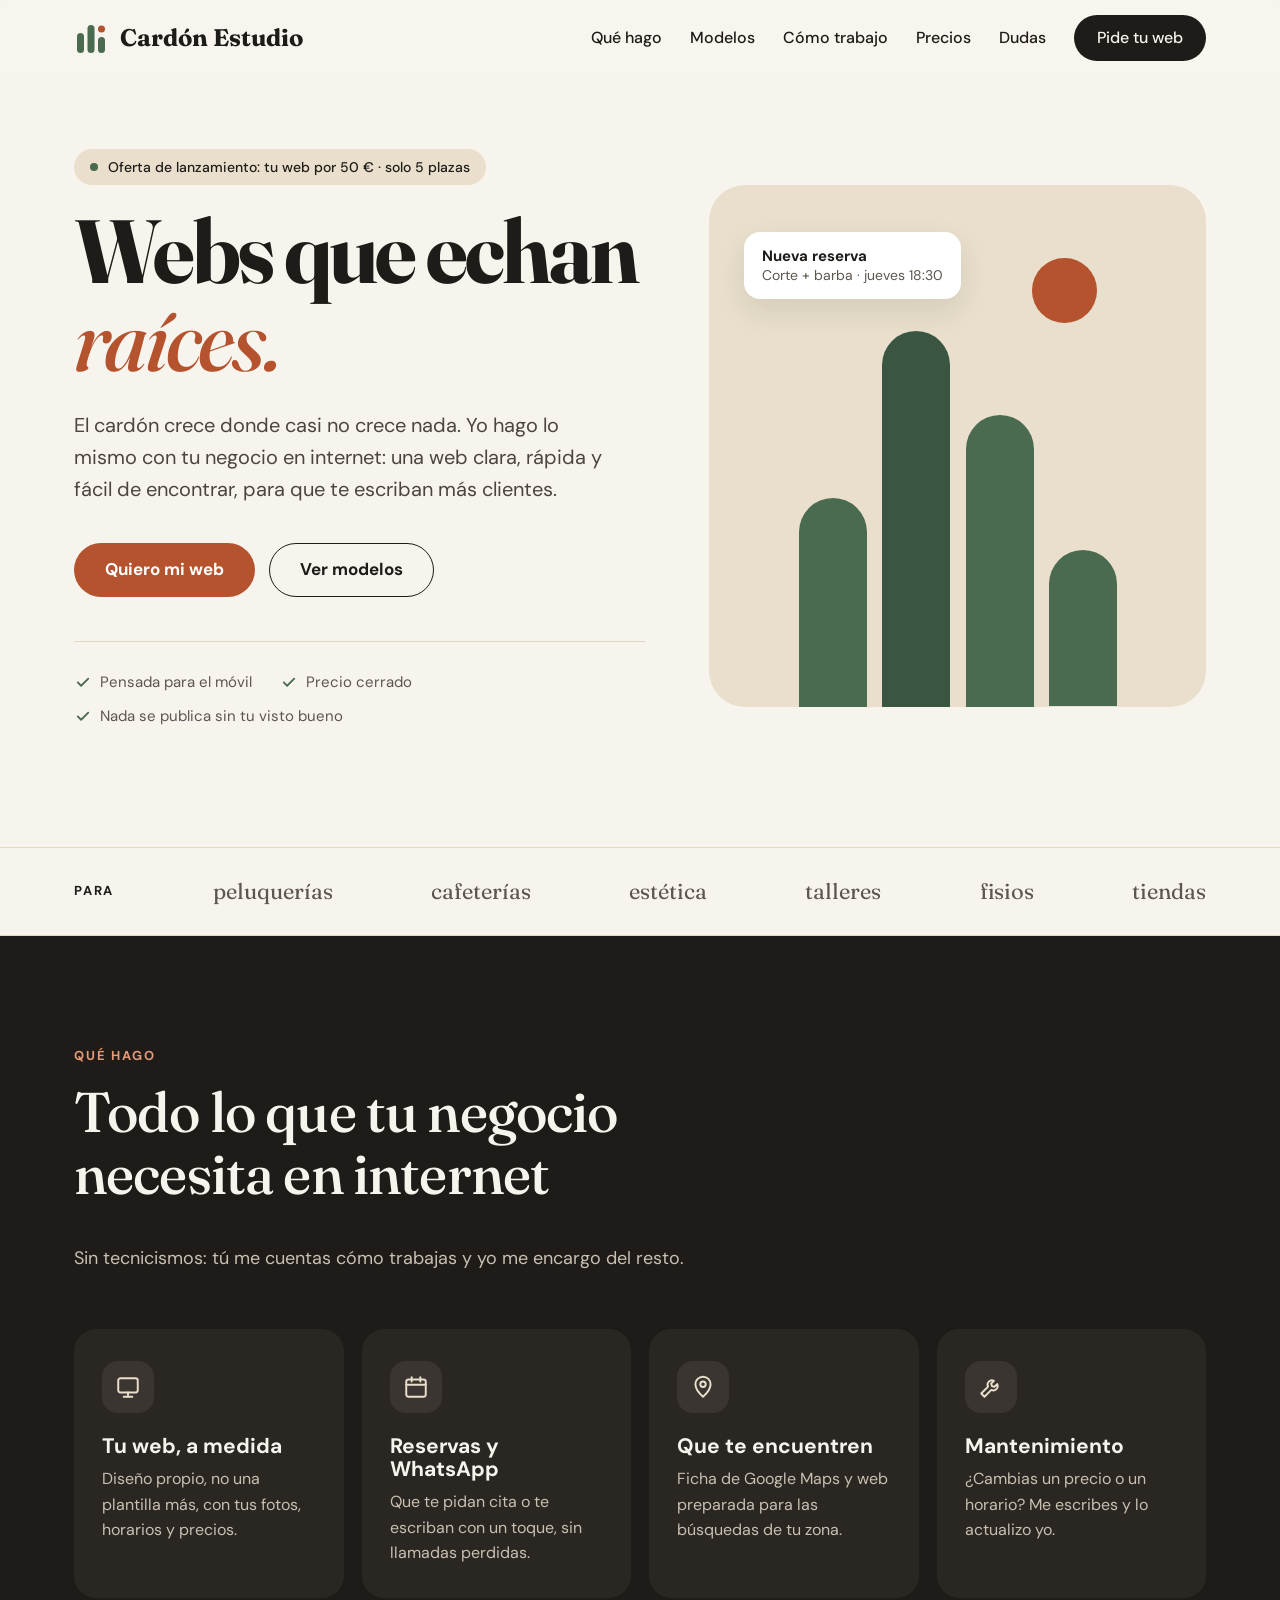
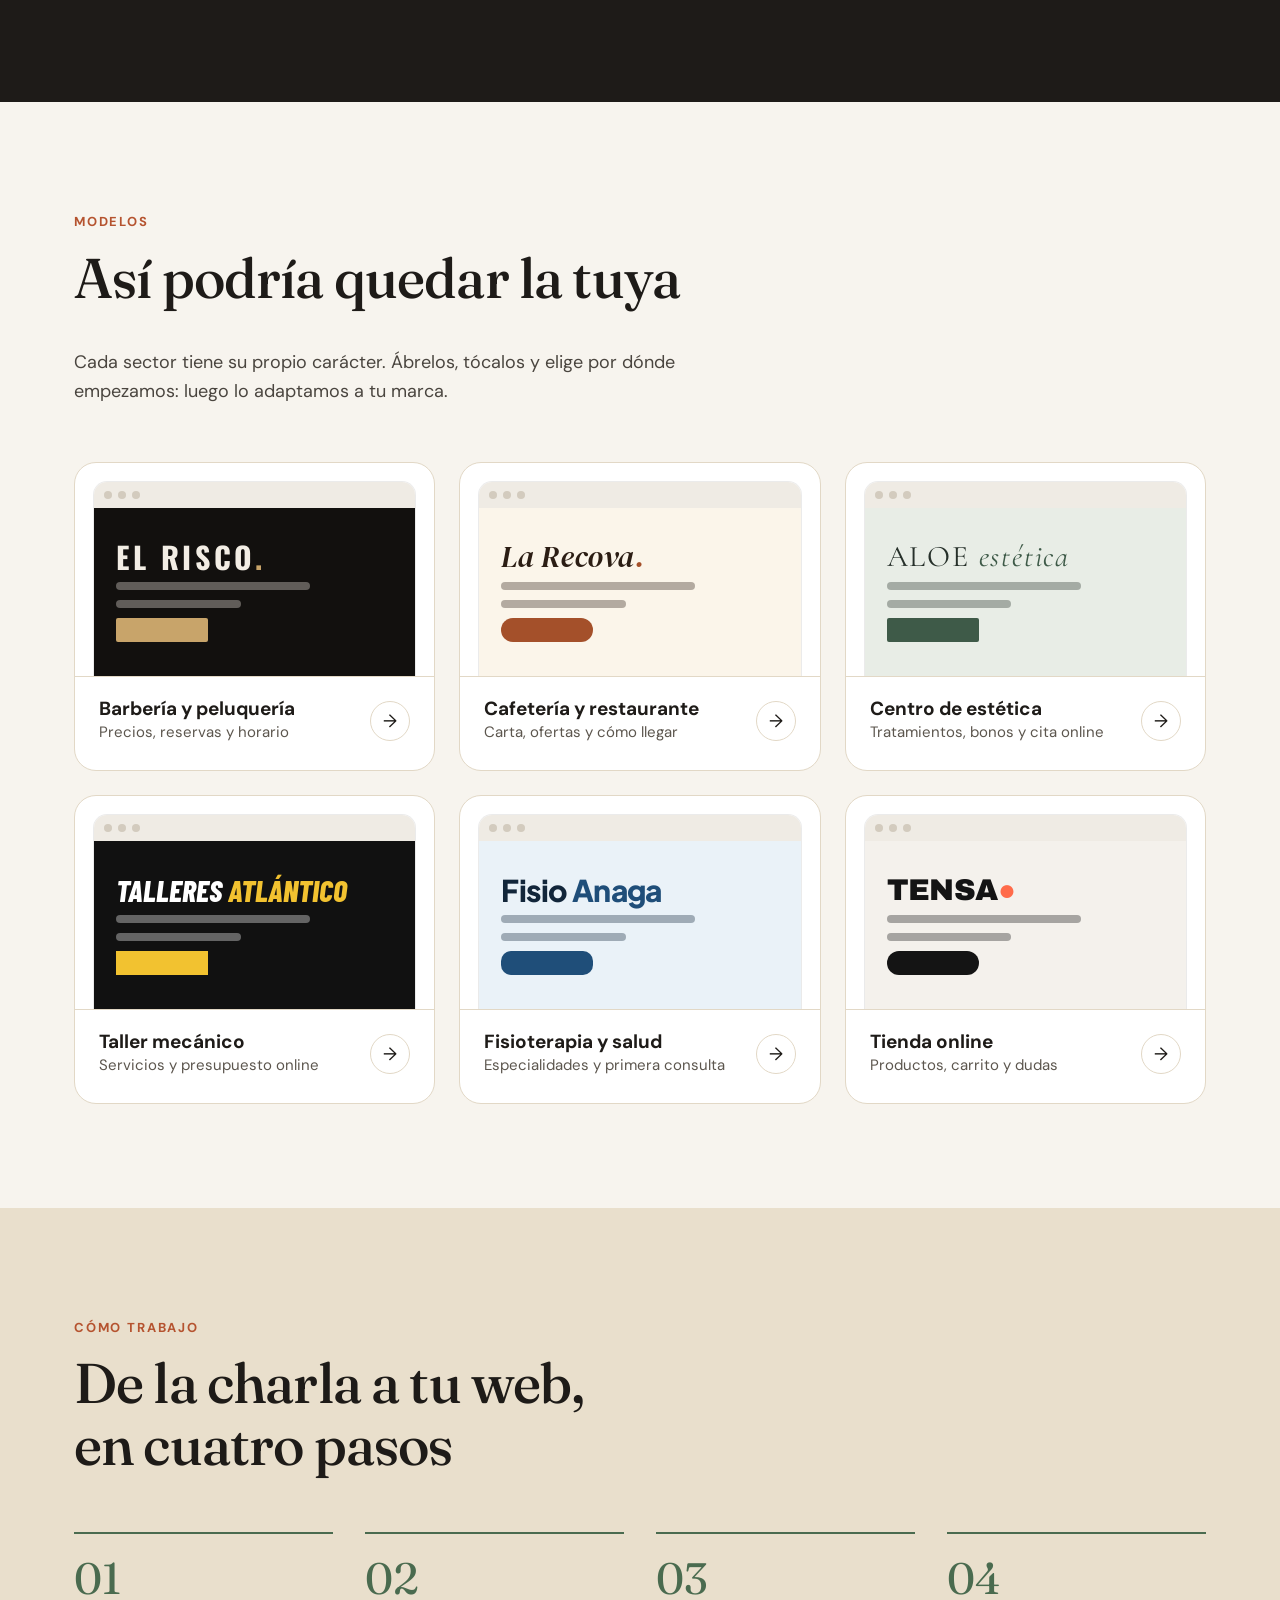
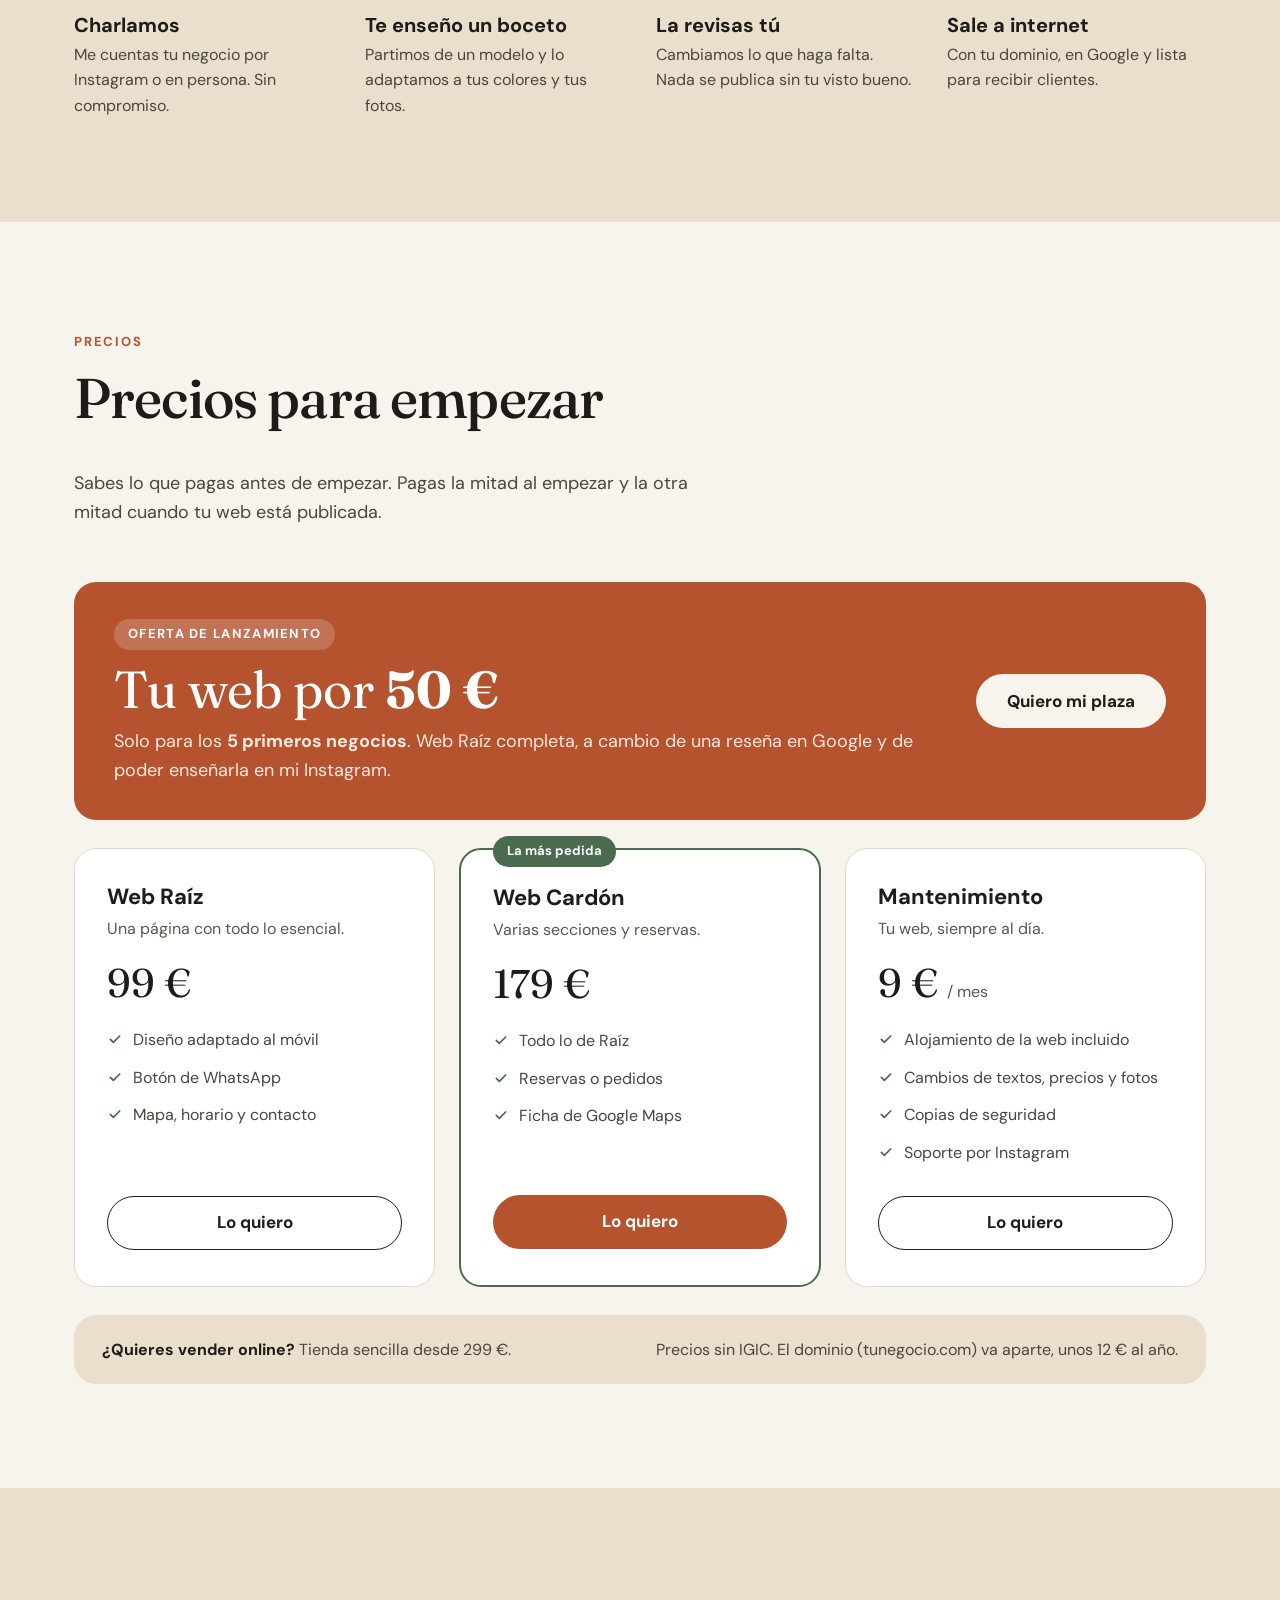
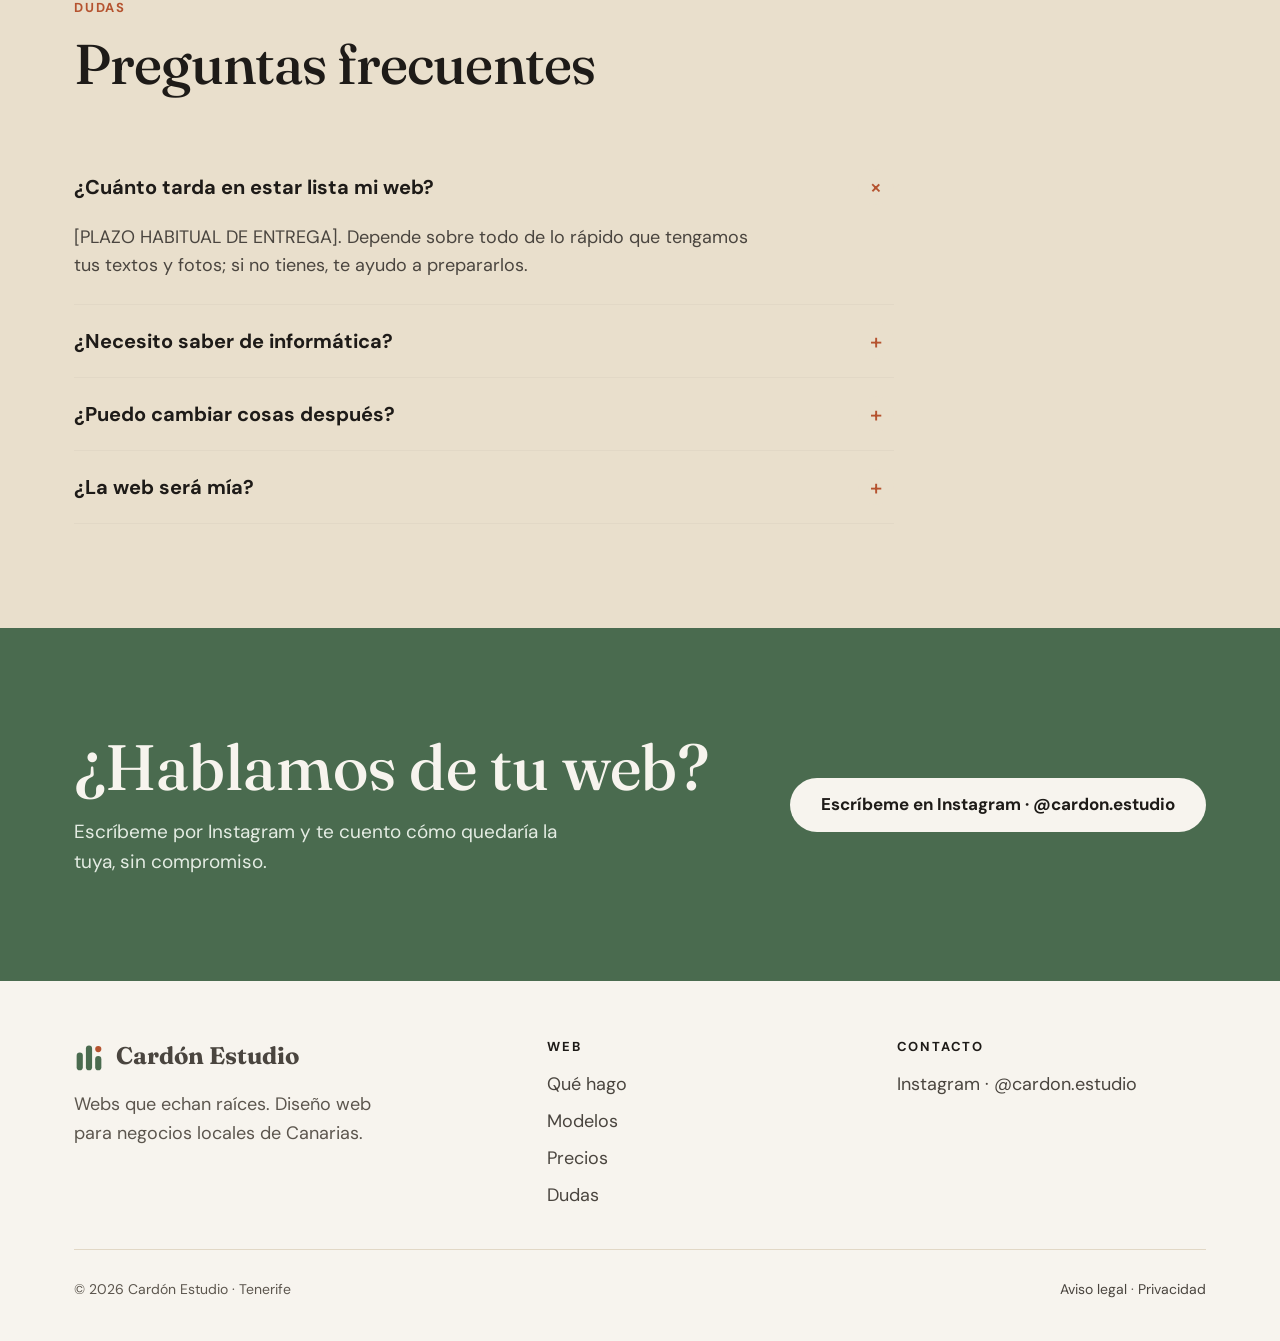
==== commit 0c73616d: "Bajar precios, oferta de 50 € para 5 primeros, contacto solo por Instagram Co-Authored-By: Claude Op" ====
--- a/index.html
+++ b/index.html
@@ -44,7 +44,7 @@
 <section class="portada" id="inicio">
   <div class="contenedor">
     <div>
-      <p class="sello"><i></i>Diseño web para negocios de Canarias</p>
+      <a class="sello" href="#precios"><i></i>Oferta de lanzamiento: tu web por 50 € · solo 5 plazas</a>
       <h1>Webs que echan <em>raíces.</em></h1>
       <p class="entradilla">El cardón crece donde casi no crece nada. Yo hago lo mismo con tu negocio en internet: una web clara, rápida y fácil de encontrar, para que te escriban más clientes.</p>
       <div class="acciones">
@@ -164,7 +164,7 @@
       </div>
     </div>
     <ol class="pasos">
-      <li class="revelar"><h3>Charlamos</h3><p>Me cuentas tu negocio por WhatsApp o en persona. Sin compromiso.</p></li>
+      <li class="revelar"><h3>Charlamos</h3><p>Me cuentas tu negocio por Instagram o en persona. Sin compromiso.</p></li>
       <li class="revelar"><h3>Te enseño un boceto</h3><p>Partimos de un modelo y lo adaptamos a tus colores y tus fotos.</p></li>
       <li class="revelar"><h3>La revisas tú</h3><p>Cambiamos lo que haga falta. Nada se publica sin tu visto bueno.</p></li>
       <li class="revelar"><h3>Sale a internet</h3><p>Con tu dominio, en Google y lista para recibir clientes.</p></li>
@@ -177,15 +177,23 @@
     <div class="cabecera-seccion revelar">
       <div>
         <span class="etiqueta">Precios</span>
-        <h2 class="titulo-seccion">Claros y cerrados</h2>
+        <h2 class="titulo-seccion">Precios para empezar</h2>
       </div>
       <p class="entradilla">Sabes lo que pagas antes de empezar. Pagas la mitad al empezar y la otra mitad cuando tu web está publicada.</p>
+    </div>
+    <div class="oferta revelar">
+      <div>
+        <span class="oferta-etiqueta">Oferta de lanzamiento</span>
+        <p class="oferta-titulo">Tu web por <strong>50 €</strong></p>
+        <p>Solo para los <strong>5 primeros negocios</strong>. Web Raíz completa, a cambio de una reseña en Google y de poder enseñarla en mi Instagram.</p>
+      </div>
+      <a class="boton boton-claro" href="https://www.instagram.com/cardon.estudio/">Quiero mi plaza</a>
     </div>
     <div class="rejilla-3">
       <article class="plan revelar">
         <h3>Web Raíz</h3>
         <p class="para">Una página con todo lo esencial.</p>
-        <p class="precio">249 €</p>
+        <p class="precio">99 €</p>
         <ul>
           <li><svg aria-hidden="true" width="16" height="16" viewBox="0 0 24 24" fill="none" stroke="currentColor" stroke-width="2.6" stroke-linecap="round" stroke-linejoin="round"><path d="M5 12.5l4.5 4.5L19 7.5"/></svg>Diseño adaptado al móvil</li>
           <li><svg aria-hidden="true" width="16" height="16" viewBox="0 0 24 24" fill="none" stroke="currentColor" stroke-width="2.6" stroke-linecap="round" stroke-linejoin="round"><path d="M5 12.5l4.5 4.5L19 7.5"/></svg>Botón de WhatsApp</li>
@@ -197,7 +205,7 @@
         <span class="insignia">La más pedida</span>
         <h3>Web Cardón</h3>
         <p class="para">Varias secciones y reservas.</p>
-        <p class="precio">449 €</p>
+        <p class="precio">179 €</p>
         <ul>
           <li><svg aria-hidden="true" width="16" height="16" viewBox="0 0 24 24" fill="none" stroke="currentColor" stroke-width="2.6" stroke-linecap="round" stroke-linejoin="round"><path d="M5 12.5l4.5 4.5L19 7.5"/></svg>Todo lo de Raíz</li>
           <li><svg aria-hidden="true" width="16" height="16" viewBox="0 0 24 24" fill="none" stroke="currentColor" stroke-width="2.6" stroke-linecap="round" stroke-linejoin="round"><path d="M5 12.5l4.5 4.5L19 7.5"/></svg>Reservas o pedidos</li>
@@ -208,18 +216,18 @@
       <article class="plan revelar">
         <h3>Mantenimiento</h3>
         <p class="para">Tu web, siempre al día.</p>
-        <p class="precio">19 € <small>/ mes</small></p>
+        <p class="precio">9 € <small>/ mes</small></p>
         <ul>
           <li><svg aria-hidden="true" width="16" height="16" viewBox="0 0 24 24" fill="none" stroke="currentColor" stroke-width="2.6" stroke-linecap="round" stroke-linejoin="round"><path d="M5 12.5l4.5 4.5L19 7.5"/></svg>Alojamiento de la web incluido</li>
           <li><svg aria-hidden="true" width="16" height="16" viewBox="0 0 24 24" fill="none" stroke="currentColor" stroke-width="2.6" stroke-linecap="round" stroke-linejoin="round"><path d="M5 12.5l4.5 4.5L19 7.5"/></svg>Cambios de textos, precios y fotos</li>
           <li><svg aria-hidden="true" width="16" height="16" viewBox="0 0 24 24" fill="none" stroke="currentColor" stroke-width="2.6" stroke-linecap="round" stroke-linejoin="round"><path d="M5 12.5l4.5 4.5L19 7.5"/></svg>Copias de seguridad</li>
-          <li><svg aria-hidden="true" width="16" height="16" viewBox="0 0 24 24" fill="none" stroke="currentColor" stroke-width="2.6" stroke-linecap="round" stroke-linejoin="round"><path d="M5 12.5l4.5 4.5L19 7.5"/></svg>Soporte por WhatsApp</li>
+          <li><svg aria-hidden="true" width="16" height="16" viewBox="0 0 24 24" fill="none" stroke="currentColor" stroke-width="2.6" stroke-linecap="round" stroke-linejoin="round"><path d="M5 12.5l4.5 4.5L19 7.5"/></svg>Soporte por Instagram</li>
         </ul>
         <a class="boton boton-secundario" href="#contacto">Lo quiero</a>
       </article>
     </div>
     <div class="nota-precios revelar">
-      <p><strong>¿Quieres vender online?</strong> Tienda sencilla desde 690 €.</p>
+      <p><strong>¿Quieres vender online?</strong> Tienda sencilla desde 299 €.</p>
       <p>Precios sin IGIC. El dominio (tunegocio.com) va aparte, unos 12 € al año.</p>
     </div>
   </div>
@@ -231,7 +239,7 @@
     <div class="preguntas revelar">
       <details open><summary>¿Cuánto tarda en estar lista mi web?</summary><p>[PLAZO HABITUAL DE ENTREGA]. Depende sobre todo de lo rápido que tengamos tus textos y fotos; si no tienes, te ayudo a prepararlos.</p></details>
       <details><summary>¿Necesito saber de informática?</summary><p>No. Tú me cuentas cómo funciona tu negocio y yo me encargo de todo lo técnico: diseño, dominio, publicación y Google.</p></details>
-      <details><summary>¿Puedo cambiar cosas después?</summary><p>Sí. Con el mantenimiento mensual me escribes por WhatsApp y actualizo precios, horarios o fotos por ti.</p></details>
+      <details><summary>¿Puedo cambiar cosas después?</summary><p>Sí. Con el mantenimiento mensual me escribes y actualizo precios, horarios o fotos por ti.</p></details>
       <details><summary>¿La web será mía?</summary><p>[CONDICIONES DE PROPIEDAD DEL DOMINIO Y LA WEB].</p></details>
     </div>
   </div>
@@ -241,11 +249,10 @@
   <div class="contenedor">
     <div class="revelar">
       <h2>¿Hablamos de tu web?</h2>
-      <p>Escríbeme y te cuento cómo quedaría la tuya, sin compromiso.</p>
+      <p>Escríbeme por Instagram y te cuento cómo quedaría la tuya, sin compromiso.</p>
     </div>
     <div class="acciones revelar">
-      <a class="boton boton-claro" href="https://wa.me/[NÚMERO]">WhatsApp · [TELÉFONO]</a>
-      <a class="boton boton-borde-claro" href="https://instagram.com/[USUARIO]">Instagram · @[USUARIO]</a>
+      <a class="boton boton-claro" href="https://www.instagram.com/cardon.estudio/">Escríbeme en Instagram · @cardon.estudio</a>
     </div>
   </div>
 </section>
@@ -267,15 +274,12 @@
     </div>
     <div>
       <h4>Contacto</h4>
-      <ul><li><a href="https://wa.me/[NÚMERO]">WhatsApp</a></li><li><a href="https://instagram.com/[USUARIO]">Instagram</a></li><li><a href="mailto:[EMAIL]">[EMAIL]</a></li></ul>
+      <ul><li><a href="https://www.instagram.com/cardon.estudio/">Instagram · @cardon.estudio</a></li></ul>
     </div>
     <div class="legal"><span>© <span id="anio">2026</span> Cardón Estudio · Tenerife</span><span><a href="#">Aviso legal</a> · <a href="#">Privacidad</a></span></div>
   </div>
 </footer>
 
-<a class="whatsapp" href="https://wa.me/[NÚMERO]" aria-label="Escribir por WhatsApp">
-  <svg aria-hidden="true" width="28" height="28" viewBox="0 0 24 24" fill="none" stroke="currentColor" stroke-width="2" stroke-linecap="round" stroke-linejoin="round"><path d="M21 11.5a8.4 8.4 0 0 1-12.6 7.3L3 21l2.2-5.3A8.4 8.4 0 1 1 21 11.5z"/></svg>
-</a>
 
 <script>
 (function () {
--- a/assets/cardon.css
+++ b/assets/cardon.css
@@ -64,6 +64,8 @@
 .portada { padding: 72px 0 104px; }
 .portada .contenedor { display: grid; grid-template-columns: 1.15fr 1fr; gap: 64px; align-items: center; }
 .sello { display: inline-flex; align-items: center; gap: 10px; background: var(--jable); padding: 7px 16px; border-radius: 999px; font-size: 14px; font-weight: 500; margin-bottom: 22px; }
+.sello { color: var(--lava); text-decoration: none; }
+.sello:hover { color: var(--almagre); }
 .sello i { width: 8px; height: 8px; border-radius: 50%; background: var(--cardon); }
 .portada h1 { font-family: var(--serif); font-weight: 700; font-size: clamp(48px, 7vw, 92px); line-height: .98; letter-spacing: -.03em; }
 .portada h1 em { font-style: italic; font-weight: 500; color: var(--almagre); }
@@ -147,6 +149,14 @@
 .nota-precios { margin-top: 28px; display: flex; flex-wrap: wrap; justify-content: space-between; gap: 12px 32px; padding: 22px 28px; border-radius: var(--radio); background: var(--jable); font-size: 16px; color: var(--texto-2); }
 .nota-precios strong { color: var(--lava); }
 
+.oferta { display: flex; flex-wrap: wrap; align-items: center; justify-content: space-between; gap: 24px 40px; background: var(--almagre); color: var(--blanco); border-radius: var(--radio); padding: 36px 40px; margin-bottom: 28px; }
+.oferta > div { flex: 1 1 420px; min-width: 0; }
+.oferta-etiqueta { display: inline-block; background: rgba(255,255,255,.18); padding: 5px 14px; border-radius: 999px; font-size: 13px; font-weight: 700; letter-spacing: .1em; text-transform: uppercase; margin-bottom: 12px; }
+.oferta-titulo { font-family: var(--serif); font-size: clamp(34px, 4.5vw, 52px); line-height: 1.05; margin-bottom: 10px; }
+.oferta-titulo strong { font-weight: 700; }
+.oferta p { color: #FBE9E1; }
+.oferta .oferta-titulo { color: var(--blanco); }
+
 /* Preguntas */
 .preguntas { max-width: 820px; }
 .preguntas details { border-bottom: 1px solid var(--linea); }
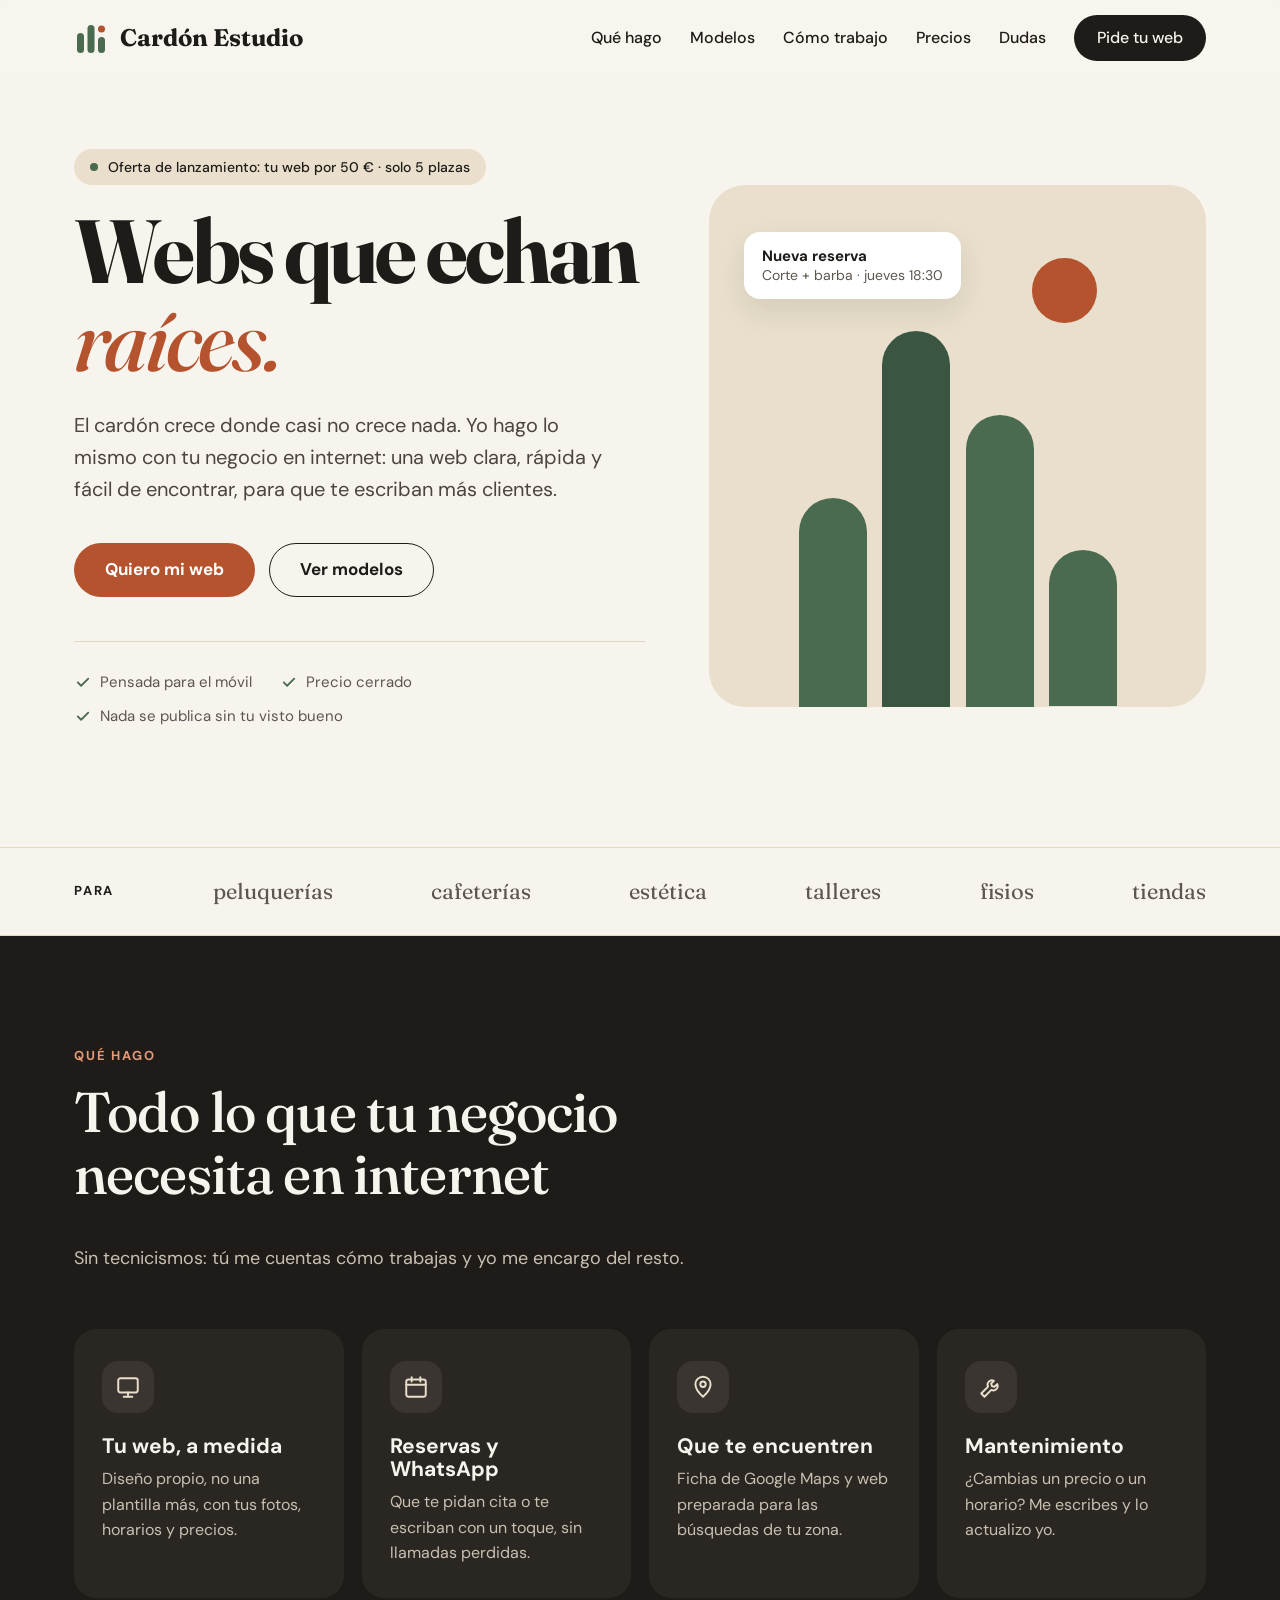
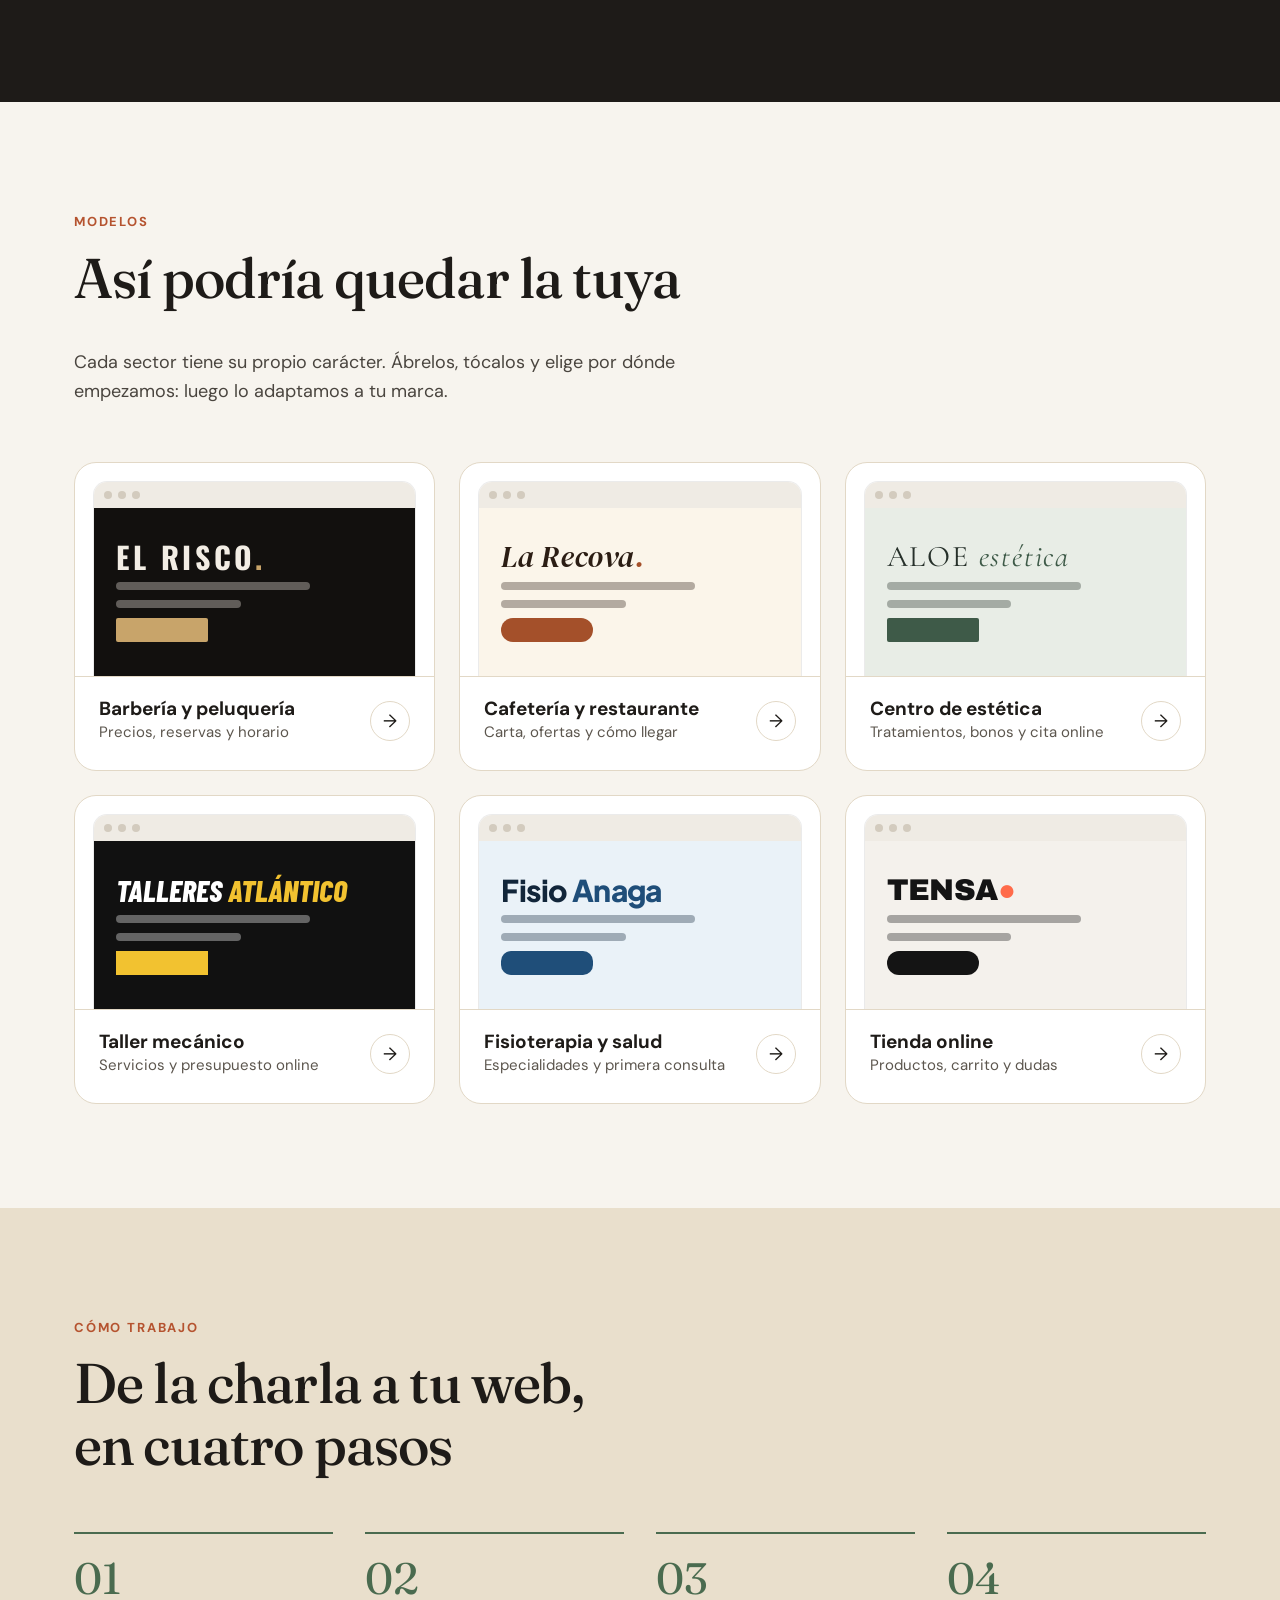
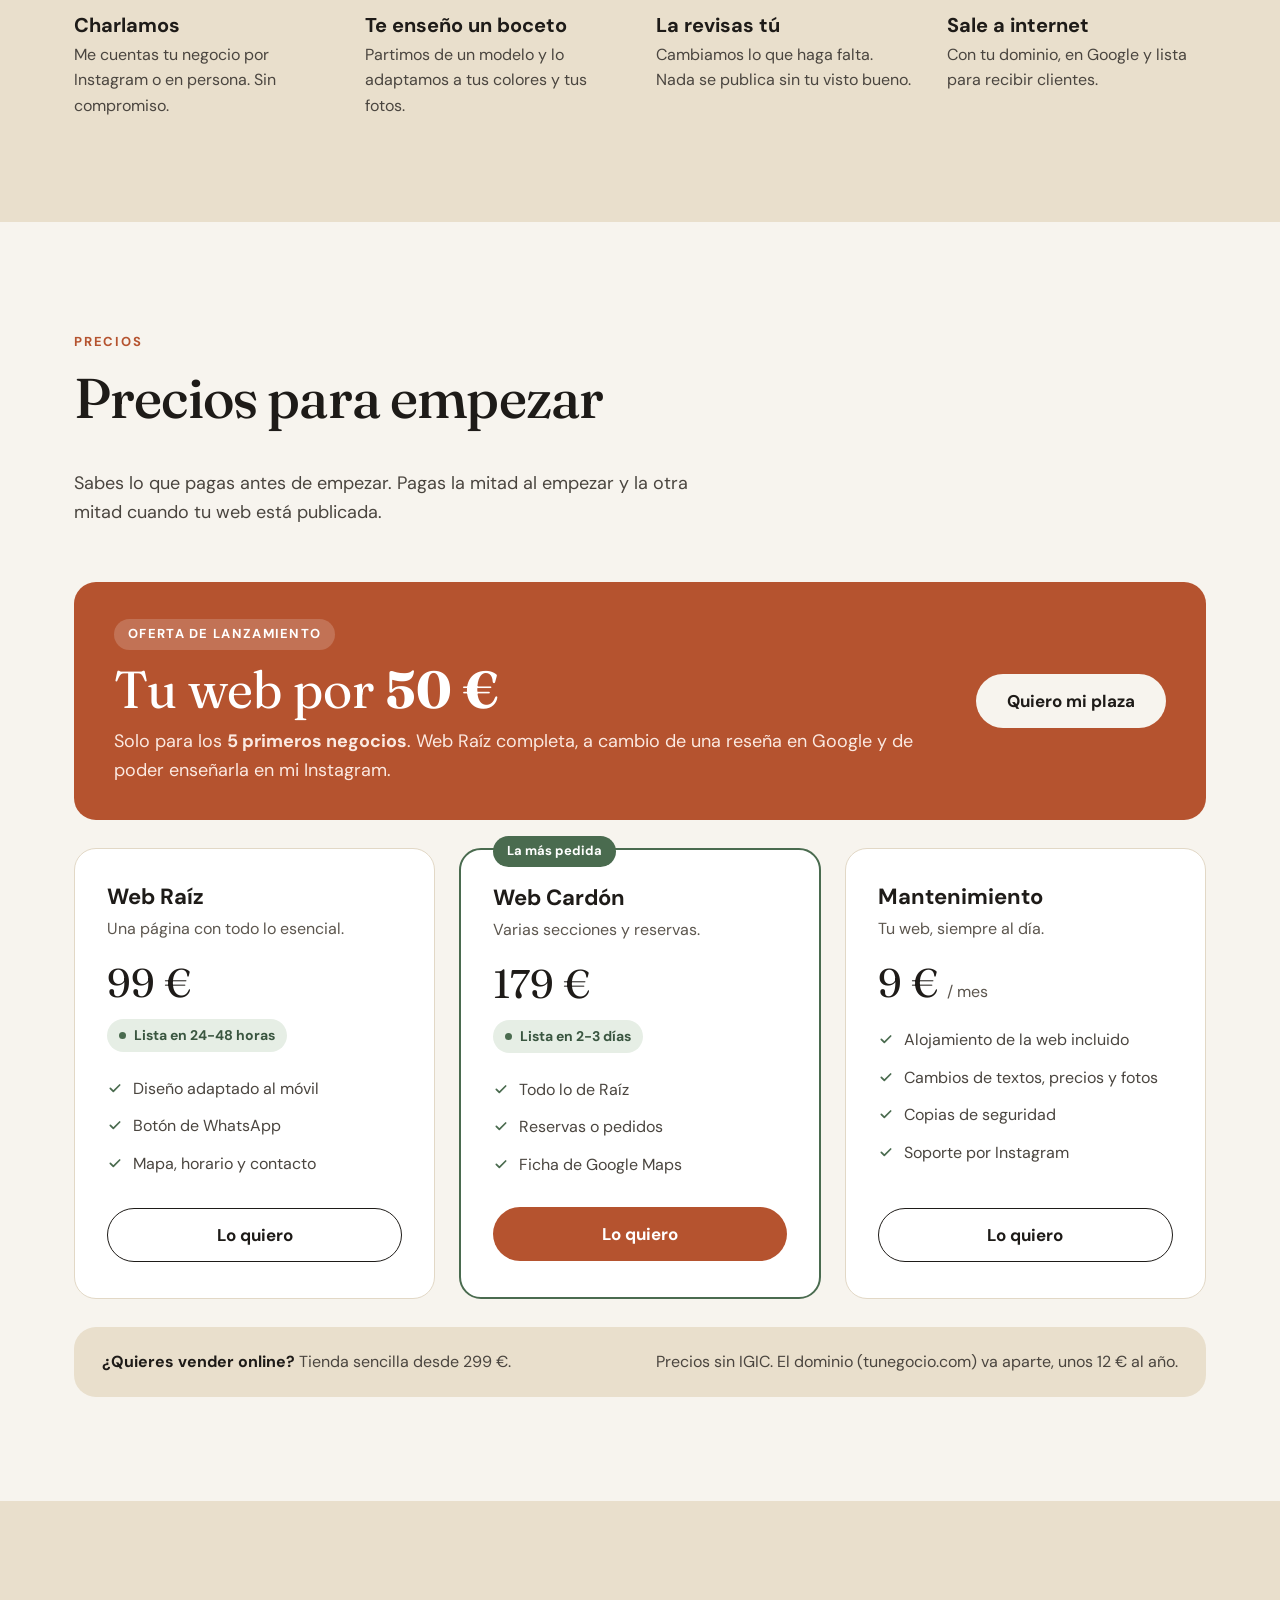
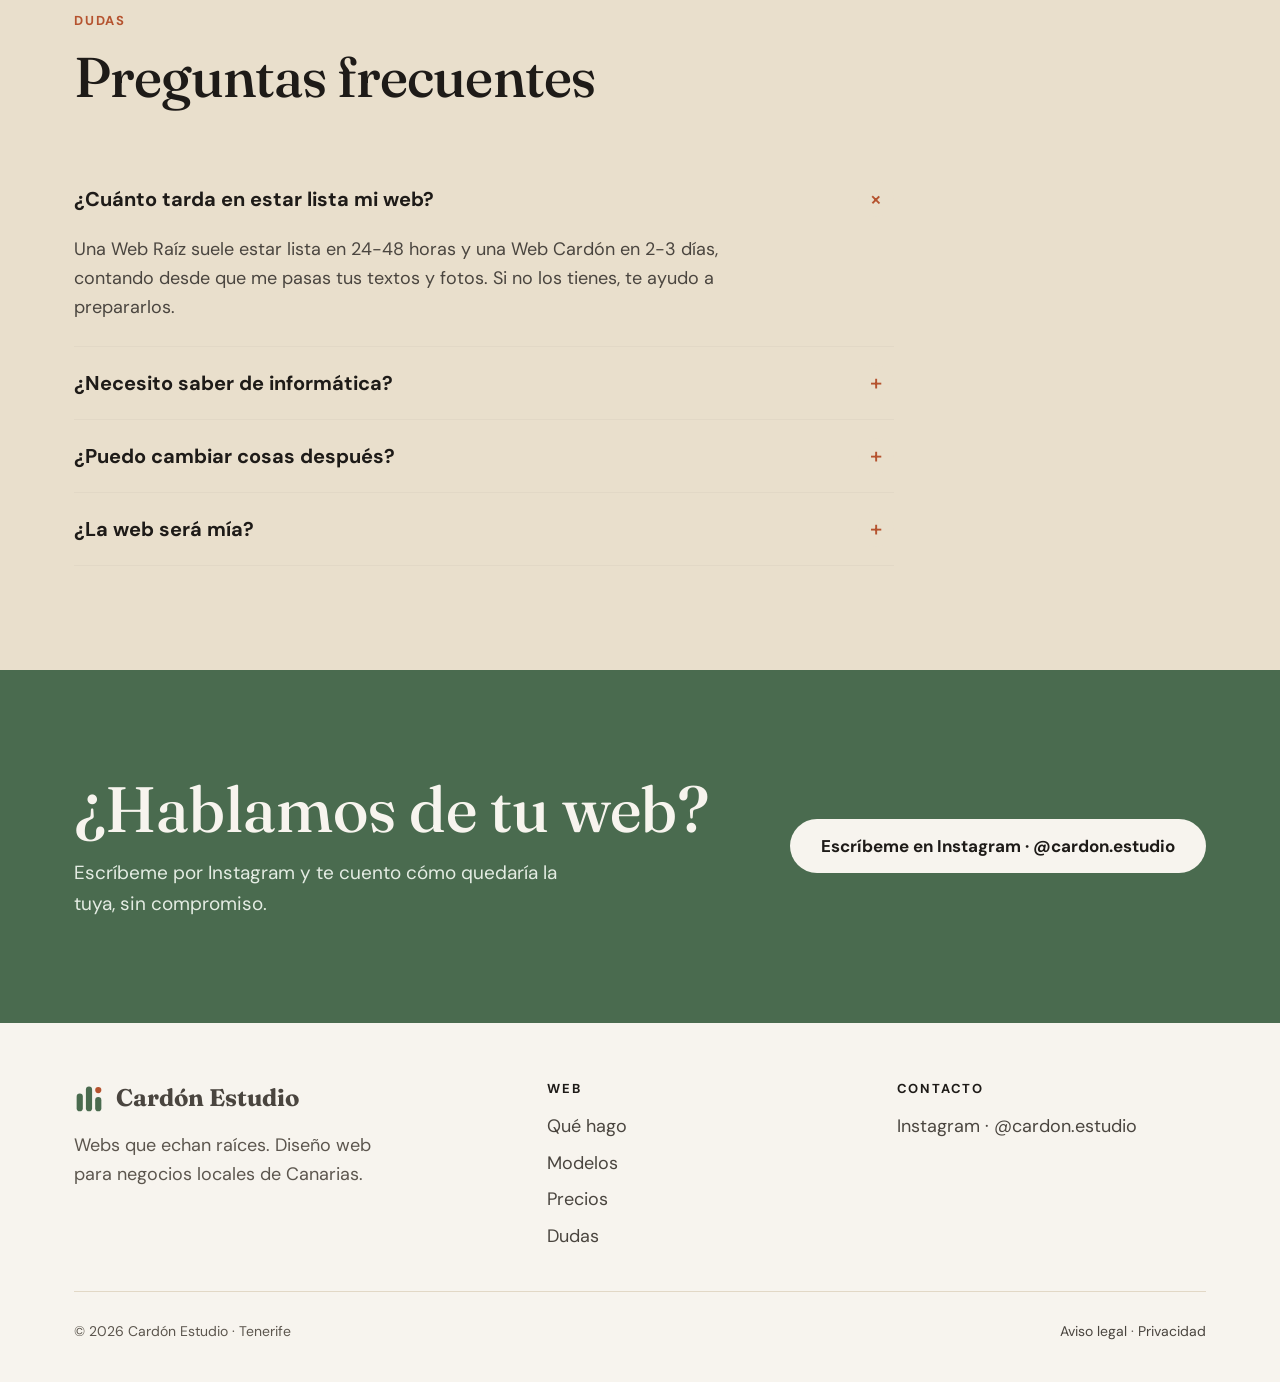
==== commit 48cb4eba: "Añadir plazos de entrega: 24-48 h y 2-3 días Co-Authored-By: Claude Opus 5.5 <noreply@anthropic.com>" ====
--- a/index.html
+++ b/index.html
@@ -194,6 +194,7 @@
         <h3>Web Raíz</h3>
         <p class="para">Una página con todo lo esencial.</p>
         <p class="precio">99 €</p>
+        <p class="plazo">Lista en 24-48 horas</p>
         <ul>
           <li><svg aria-hidden="true" width="16" height="16" viewBox="0 0 24 24" fill="none" stroke="currentColor" stroke-width="2.6" stroke-linecap="round" stroke-linejoin="round"><path d="M5 12.5l4.5 4.5L19 7.5"/></svg>Diseño adaptado al móvil</li>
           <li><svg aria-hidden="true" width="16" height="16" viewBox="0 0 24 24" fill="none" stroke="currentColor" stroke-width="2.6" stroke-linecap="round" stroke-linejoin="round"><path d="M5 12.5l4.5 4.5L19 7.5"/></svg>Botón de WhatsApp</li>
@@ -206,6 +207,7 @@
         <h3>Web Cardón</h3>
         <p class="para">Varias secciones y reservas.</p>
         <p class="precio">179 €</p>
+        <p class="plazo">Lista en 2-3 días</p>
         <ul>
           <li><svg aria-hidden="true" width="16" height="16" viewBox="0 0 24 24" fill="none" stroke="currentColor" stroke-width="2.6" stroke-linecap="round" stroke-linejoin="round"><path d="M5 12.5l4.5 4.5L19 7.5"/></svg>Todo lo de Raíz</li>
           <li><svg aria-hidden="true" width="16" height="16" viewBox="0 0 24 24" fill="none" stroke="currentColor" stroke-width="2.6" stroke-linecap="round" stroke-linejoin="round"><path d="M5 12.5l4.5 4.5L19 7.5"/></svg>Reservas o pedidos</li>
@@ -237,7 +239,7 @@
   <div class="contenedor">
     <div class="cabecera-seccion revelar"><div><span class="etiqueta">Dudas</span><h2 class="titulo-seccion">Preguntas frecuentes</h2></div></div>
     <div class="preguntas revelar">
-      <details open><summary>¿Cuánto tarda en estar lista mi web?</summary><p>[PLAZO HABITUAL DE ENTREGA]. Depende sobre todo de lo rápido que tengamos tus textos y fotos; si no tienes, te ayudo a prepararlos.</p></details>
+      <details open><summary>¿Cuánto tarda en estar lista mi web?</summary><p>Una Web Raíz suele estar lista en 24-48 horas y una Web Cardón en 2-3 días, contando desde que me pasas tus textos y fotos. Si no los tienes, te ayudo a prepararlos.</p></details>
       <details><summary>¿Necesito saber de informática?</summary><p>No. Tú me cuentas cómo funciona tu negocio y yo me encargo de todo lo técnico: diseño, dominio, publicación y Google.</p></details>
       <details><summary>¿Puedo cambiar cosas después?</summary><p>Sí. Con el mantenimiento mensual me escribes y actualizo precios, horarios o fotos por ti.</p></details>
       <details><summary>¿La web será mía?</summary><p>[CONDICIONES DE PROPIEDAD DEL DOMINIO Y LA WEB].</p></details>
--- a/assets/cardon.css
+++ b/assets/cardon.css
@@ -140,6 +140,8 @@
 .plan h3 { font-family: var(--sans); font-size: 22px; }
 .plan .para { color: var(--texto-3); font-size: 16px; margin: 6px 0 22px; }
 .plan .precio { font-family: var(--serif); font-size: 40px; line-height: 1; margin-bottom: 24px; }
+.plan .plazo { display: inline-flex; align-items: center; gap: 8px; align-self: flex-start; margin: -8px 0 24px; padding: 5px 12px; border-radius: 999px; background: #E6EEE5; color: var(--cardon-osc); font-size: 14px; font-weight: 700; }
+.plan .plazo::before { content: ""; width: 7px; height: 7px; border-radius: 50%; background: var(--cardon); }
 .plan .precio small { font-family: var(--sans); font-size: 16px; color: var(--texto-3); }
 .plan ul { list-style: none; padding: 0; margin: 0 0 30px; display: grid; gap: 12px; flex: 1; align-content: start; }
 .plan li { display: flex; gap: 10px; font-size: 16px; color: var(--texto-2); }
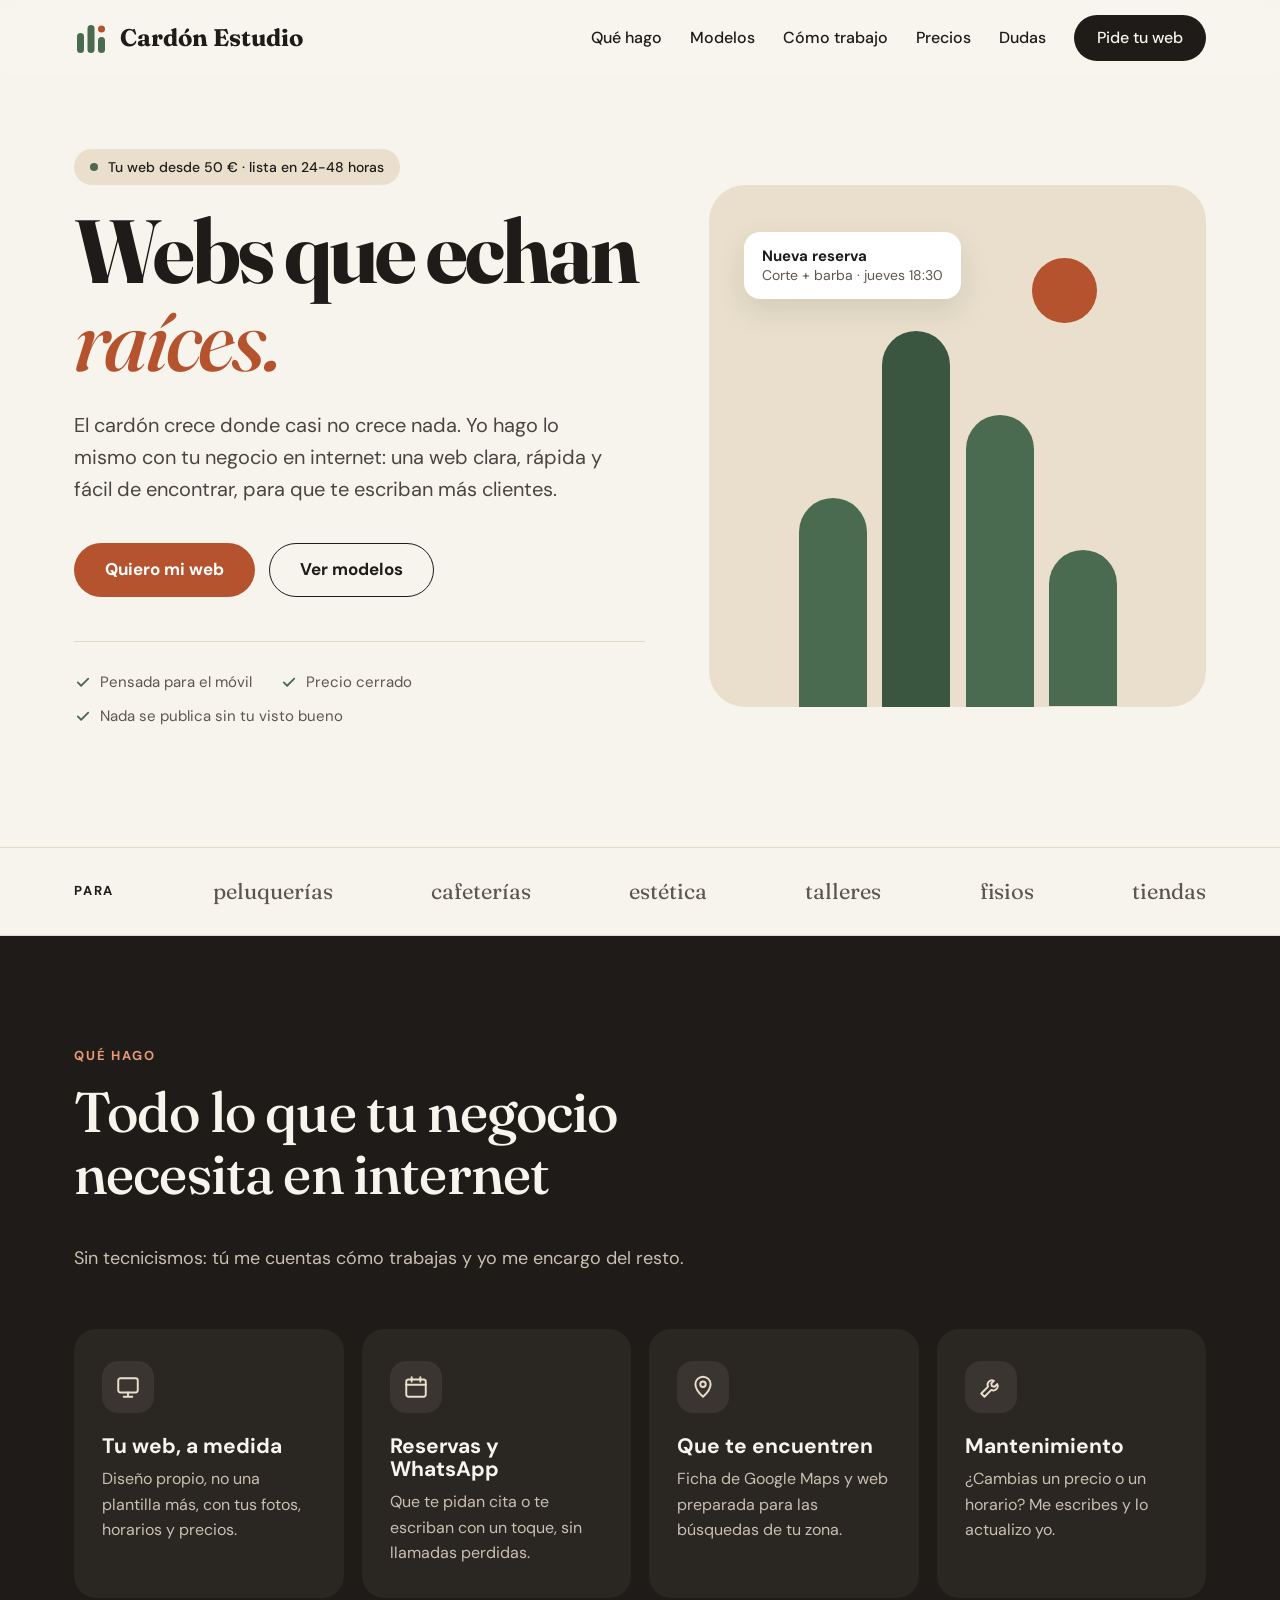
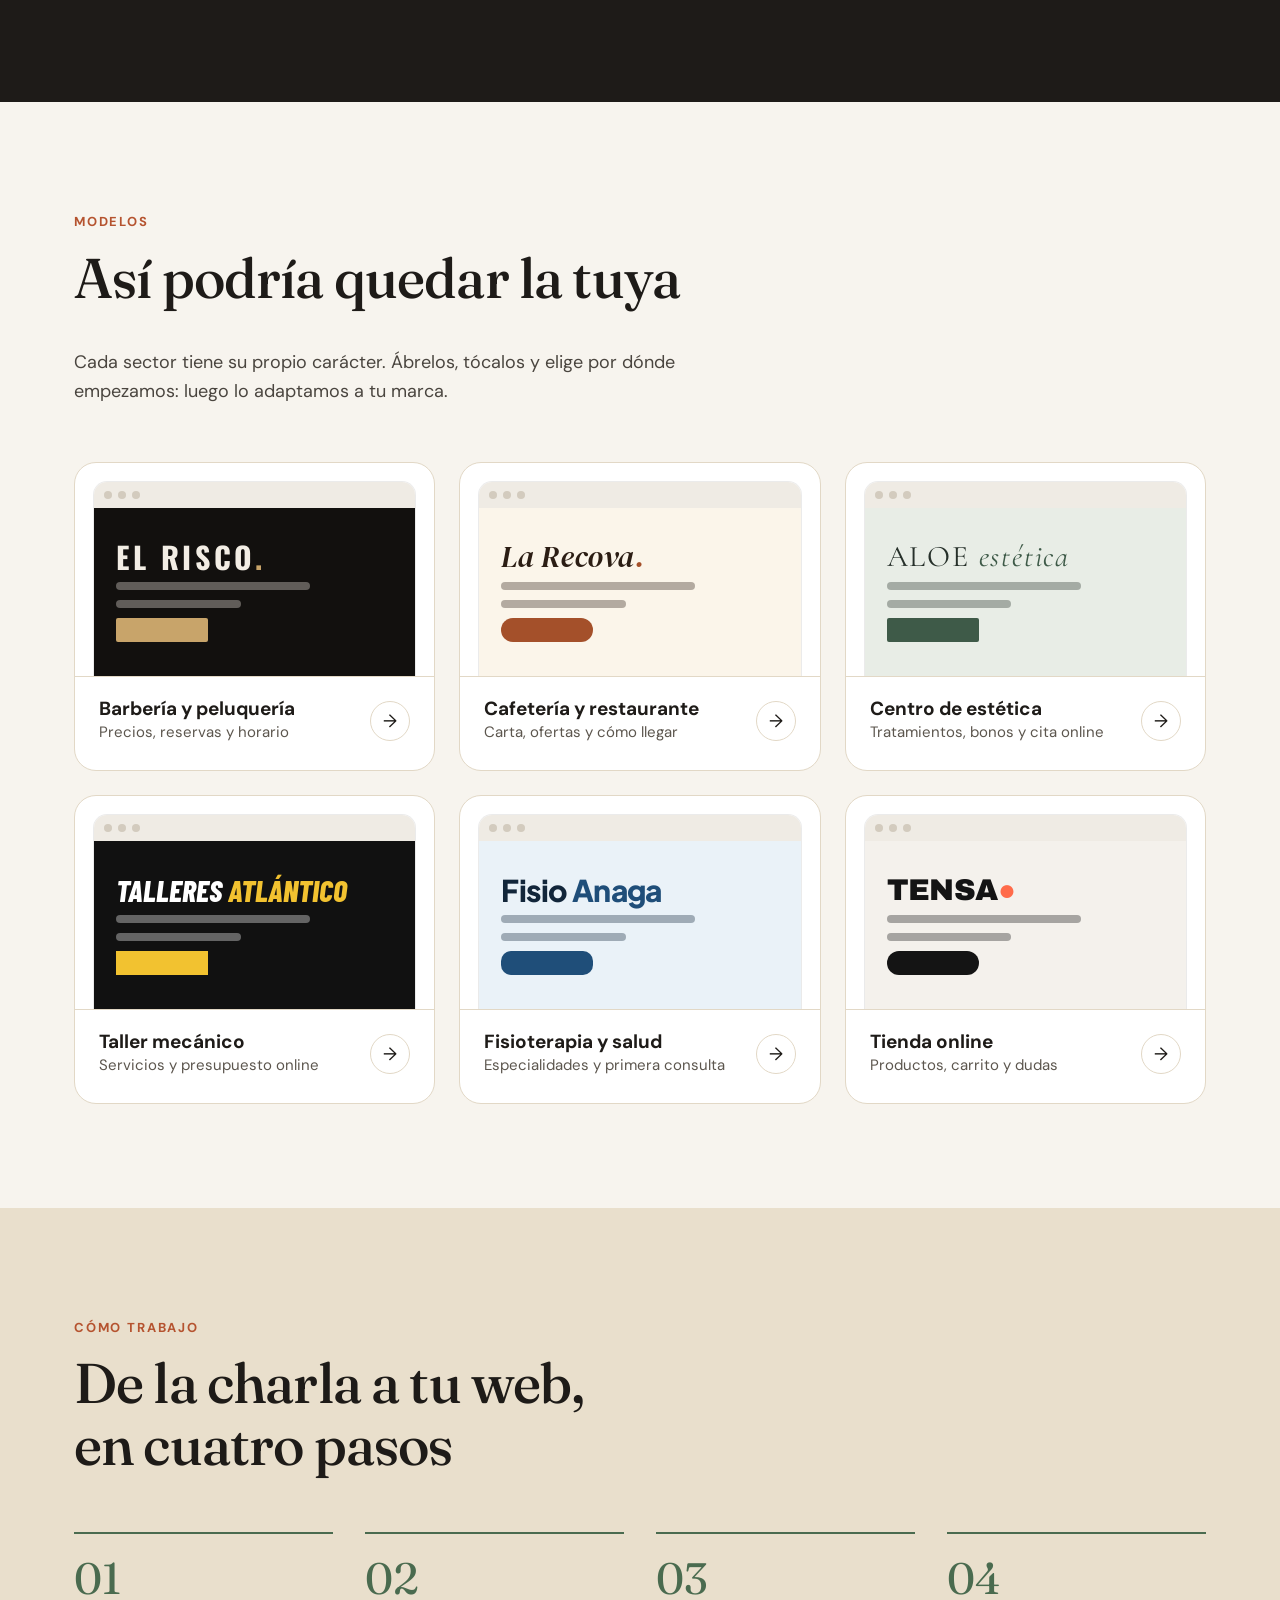
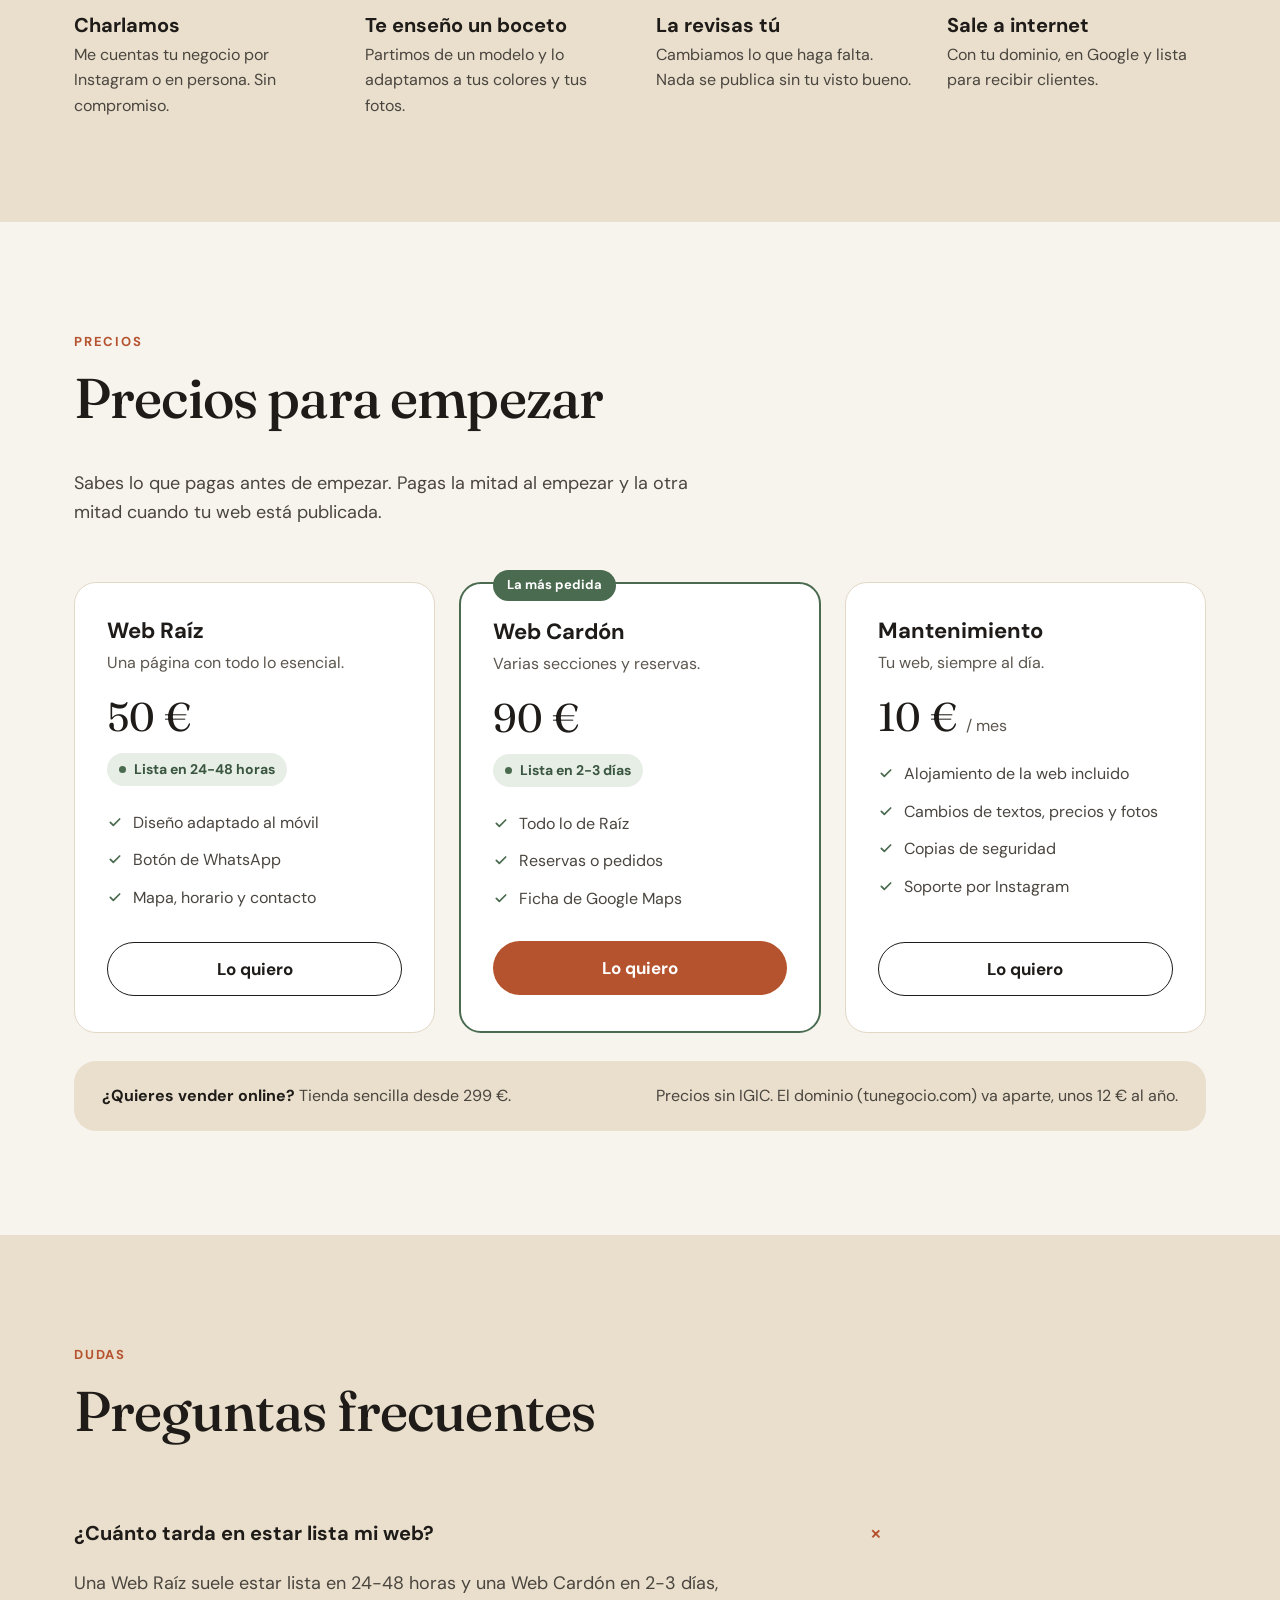
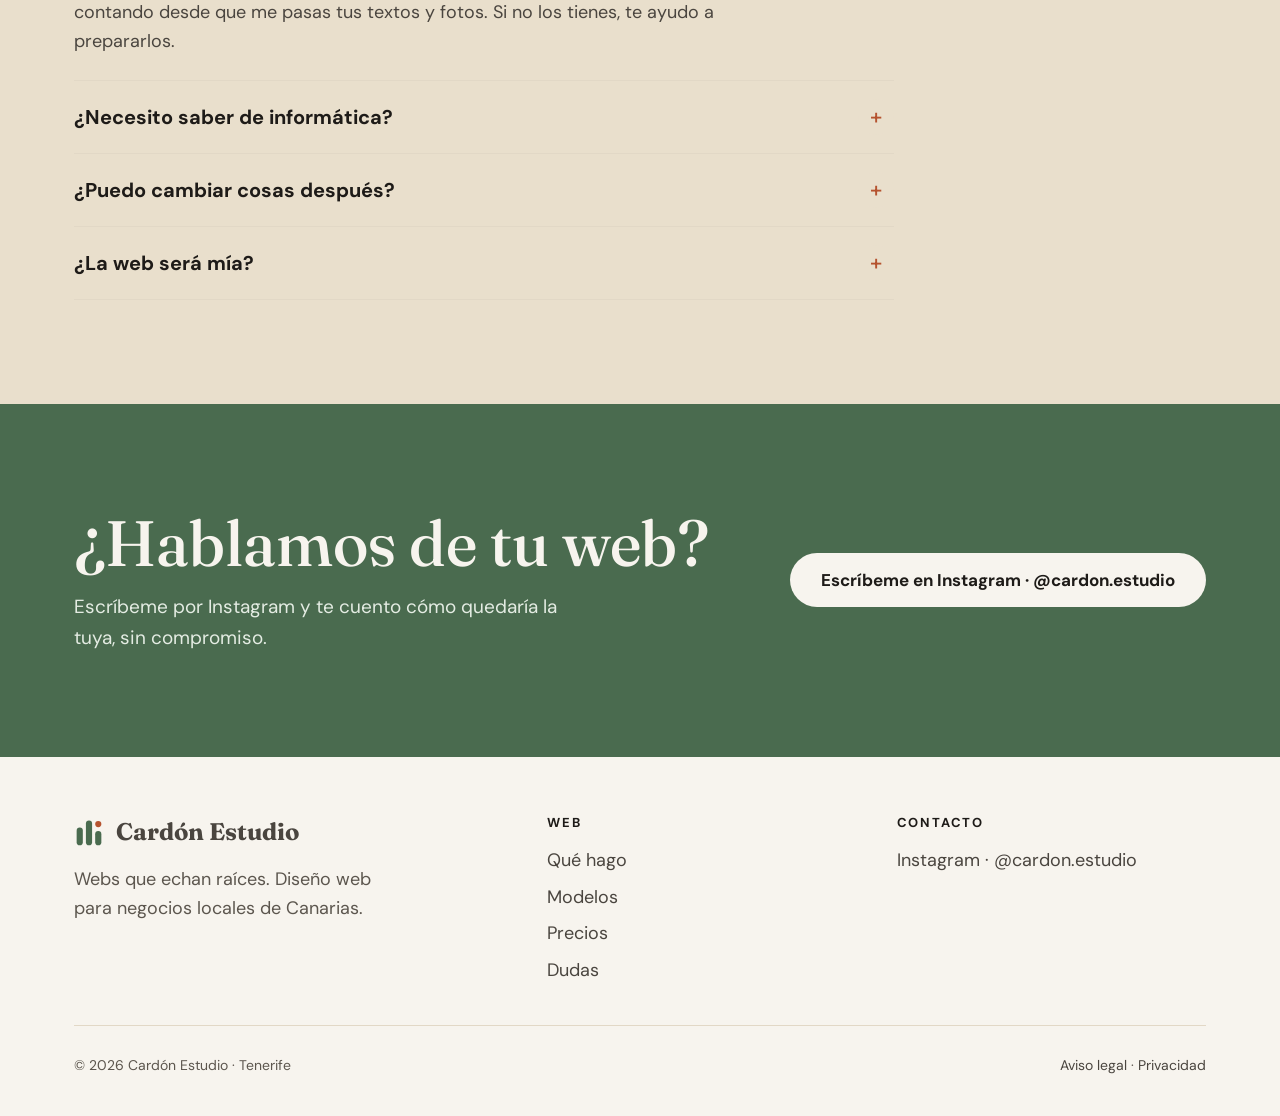
==== commit e1531e4b: "Precios: 50 €, 90 € y mantenimiento 10 €/mes Co-Authored-By: Claude Opus 5.5 <noreply@anthropic.com>" ====
--- a/index.html
+++ b/index.html
@@ -44,7 +44,7 @@
 <section class="portada" id="inicio">
   <div class="contenedor">
     <div>
-      <a class="sello" href="#precios"><i></i>Oferta de lanzamiento: tu web por 50 € · solo 5 plazas</a>
+      <a class="sello" href="#precios"><i></i>Tu web desde 50 € · lista en 24-48 horas</a>
       <h1>Webs que echan <em>raíces.</em></h1>
       <p class="entradilla">El cardón crece donde casi no crece nada. Yo hago lo mismo con tu negocio en internet: una web clara, rápida y fácil de encontrar, para que te escriban más clientes.</p>
       <div class="acciones">
@@ -181,19 +181,11 @@
       </div>
       <p class="entradilla">Sabes lo que pagas antes de empezar. Pagas la mitad al empezar y la otra mitad cuando tu web está publicada.</p>
     </div>
-    <div class="oferta revelar">
-      <div>
-        <span class="oferta-etiqueta">Oferta de lanzamiento</span>
-        <p class="oferta-titulo">Tu web por <strong>50 €</strong></p>
-        <p>Solo para los <strong>5 primeros negocios</strong>. Web Raíz completa, a cambio de una reseña en Google y de poder enseñarla en mi Instagram.</p>
-      </div>
-      <a class="boton boton-claro" href="https://www.instagram.com/cardon.estudio/">Quiero mi plaza</a>
-    </div>
     <div class="rejilla-3">
       <article class="plan revelar">
         <h3>Web Raíz</h3>
         <p class="para">Una página con todo lo esencial.</p>
-        <p class="precio">99 €</p>
+        <p class="precio">50 €</p>
         <p class="plazo">Lista en 24-48 horas</p>
         <ul>
           <li><svg aria-hidden="true" width="16" height="16" viewBox="0 0 24 24" fill="none" stroke="currentColor" stroke-width="2.6" stroke-linecap="round" stroke-linejoin="round"><path d="M5 12.5l4.5 4.5L19 7.5"/></svg>Diseño adaptado al móvil</li>
@@ -206,7 +198,7 @@
         <span class="insignia">La más pedida</span>
         <h3>Web Cardón</h3>
         <p class="para">Varias secciones y reservas.</p>
-        <p class="precio">179 €</p>
+        <p class="precio">90 €</p>
         <p class="plazo">Lista en 2-3 días</p>
         <ul>
           <li><svg aria-hidden="true" width="16" height="16" viewBox="0 0 24 24" fill="none" stroke="currentColor" stroke-width="2.6" stroke-linecap="round" stroke-linejoin="round"><path d="M5 12.5l4.5 4.5L19 7.5"/></svg>Todo lo de Raíz</li>
@@ -218,7 +210,7 @@
       <article class="plan revelar">
         <h3>Mantenimiento</h3>
         <p class="para">Tu web, siempre al día.</p>
-        <p class="precio">9 € <small>/ mes</small></p>
+        <p class="precio">10 € <small>/ mes</small></p>
         <ul>
           <li><svg aria-hidden="true" width="16" height="16" viewBox="0 0 24 24" fill="none" stroke="currentColor" stroke-width="2.6" stroke-linecap="round" stroke-linejoin="round"><path d="M5 12.5l4.5 4.5L19 7.5"/></svg>Alojamiento de la web incluido</li>
           <li><svg aria-hidden="true" width="16" height="16" viewBox="0 0 24 24" fill="none" stroke="currentColor" stroke-width="2.6" stroke-linecap="round" stroke-linejoin="round"><path d="M5 12.5l4.5 4.5L19 7.5"/></svg>Cambios de textos, precios y fotos</li>
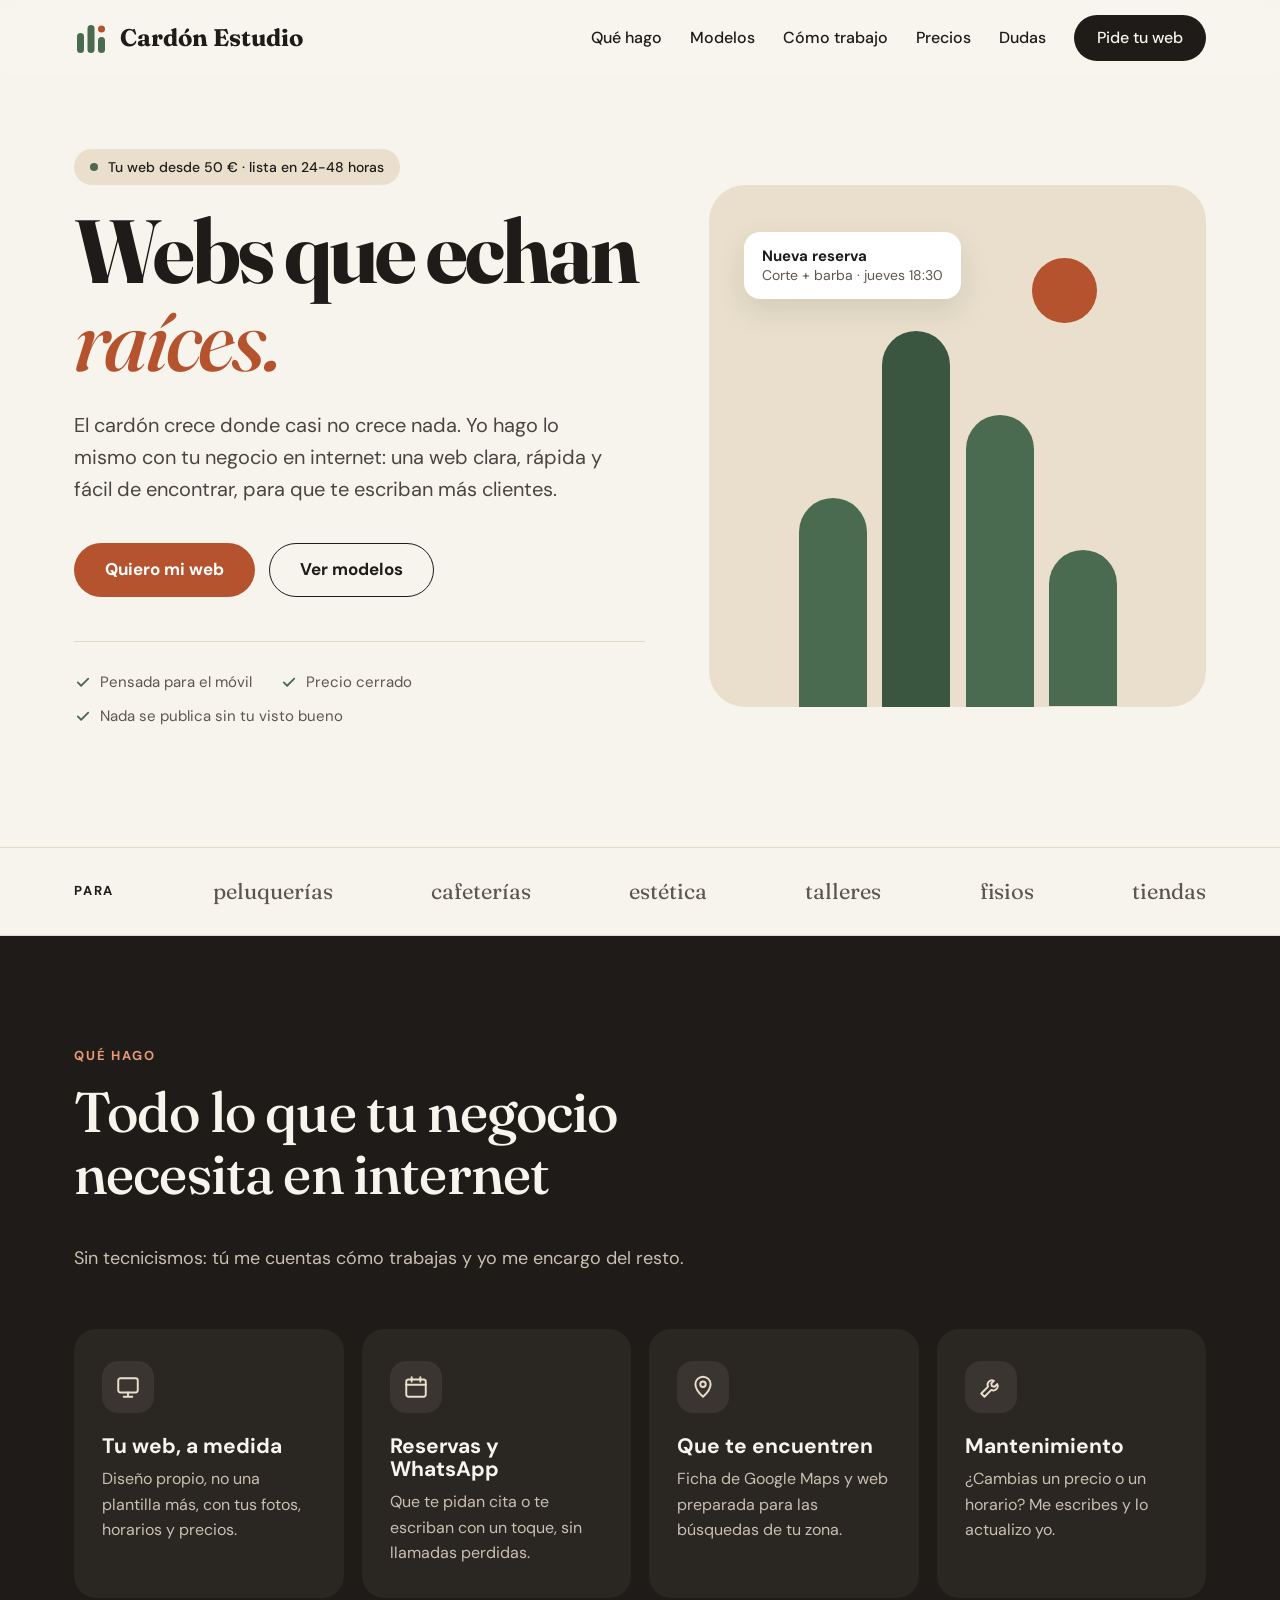
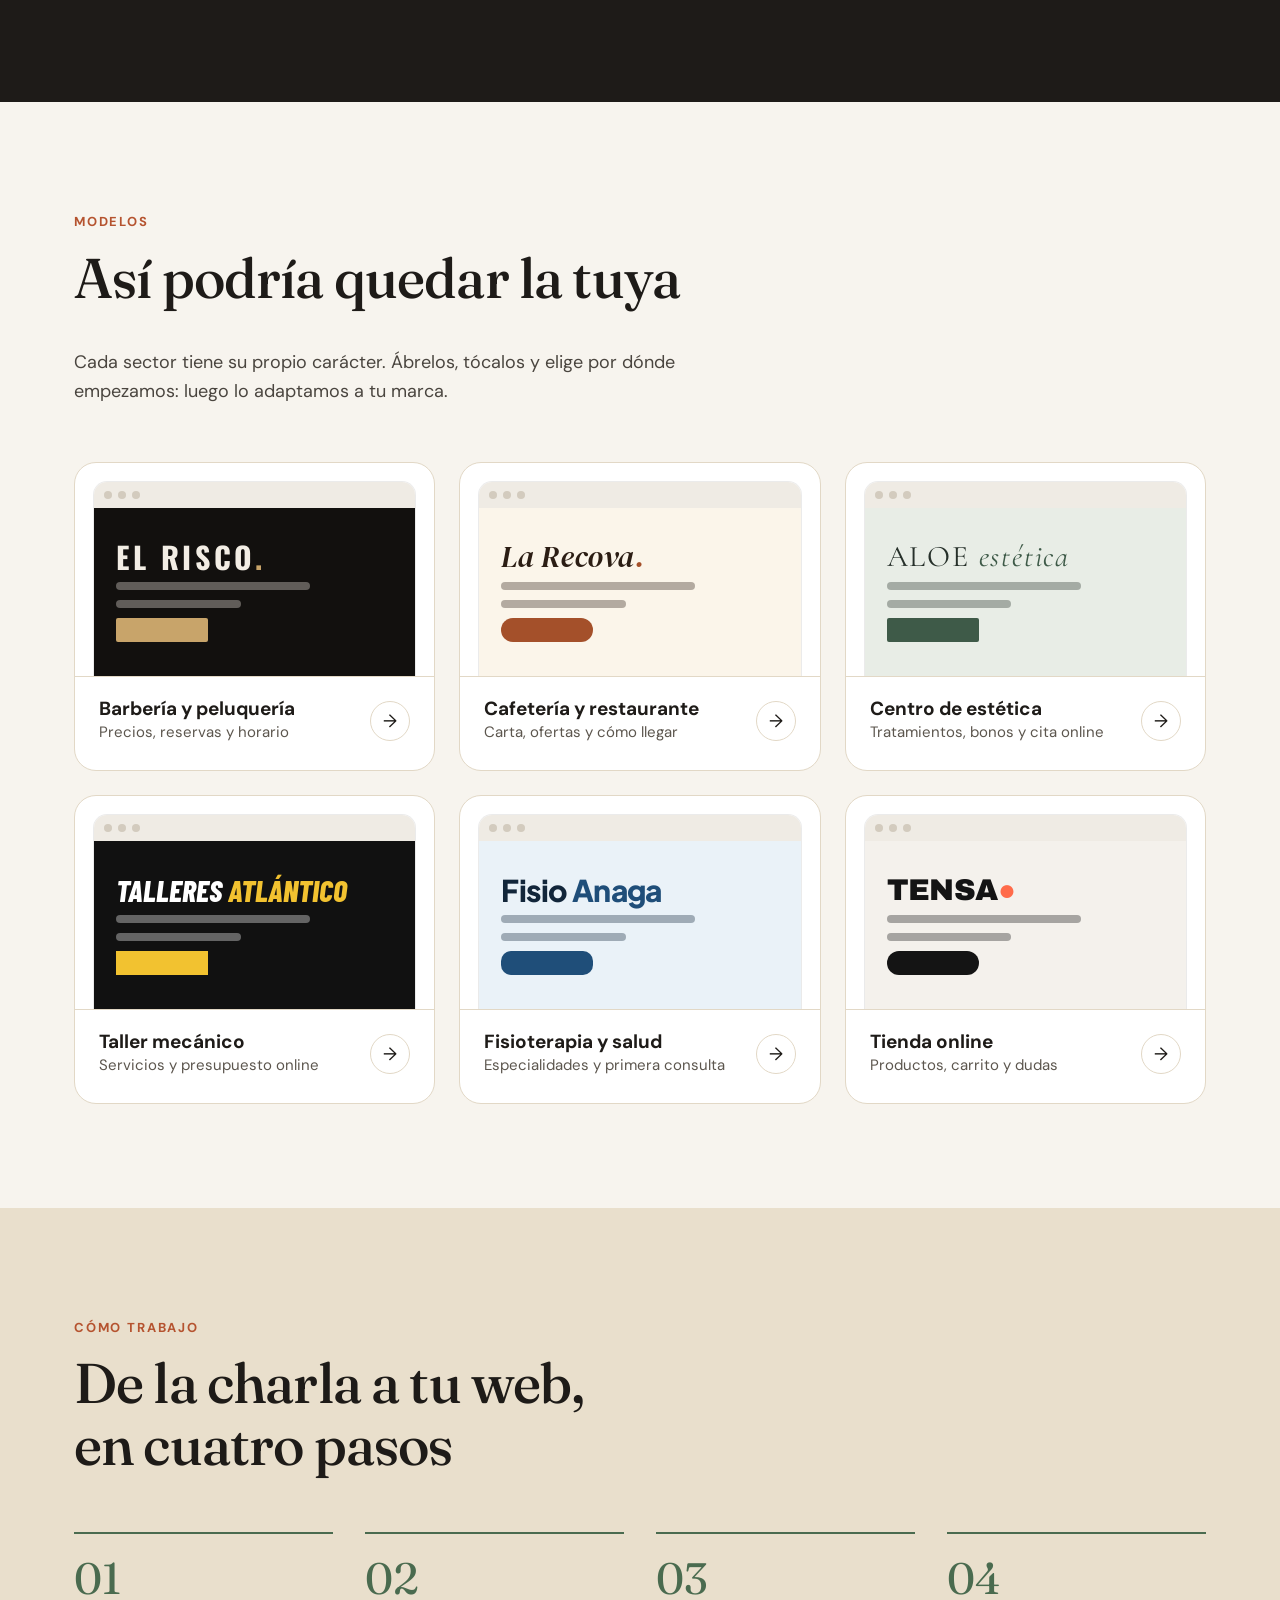
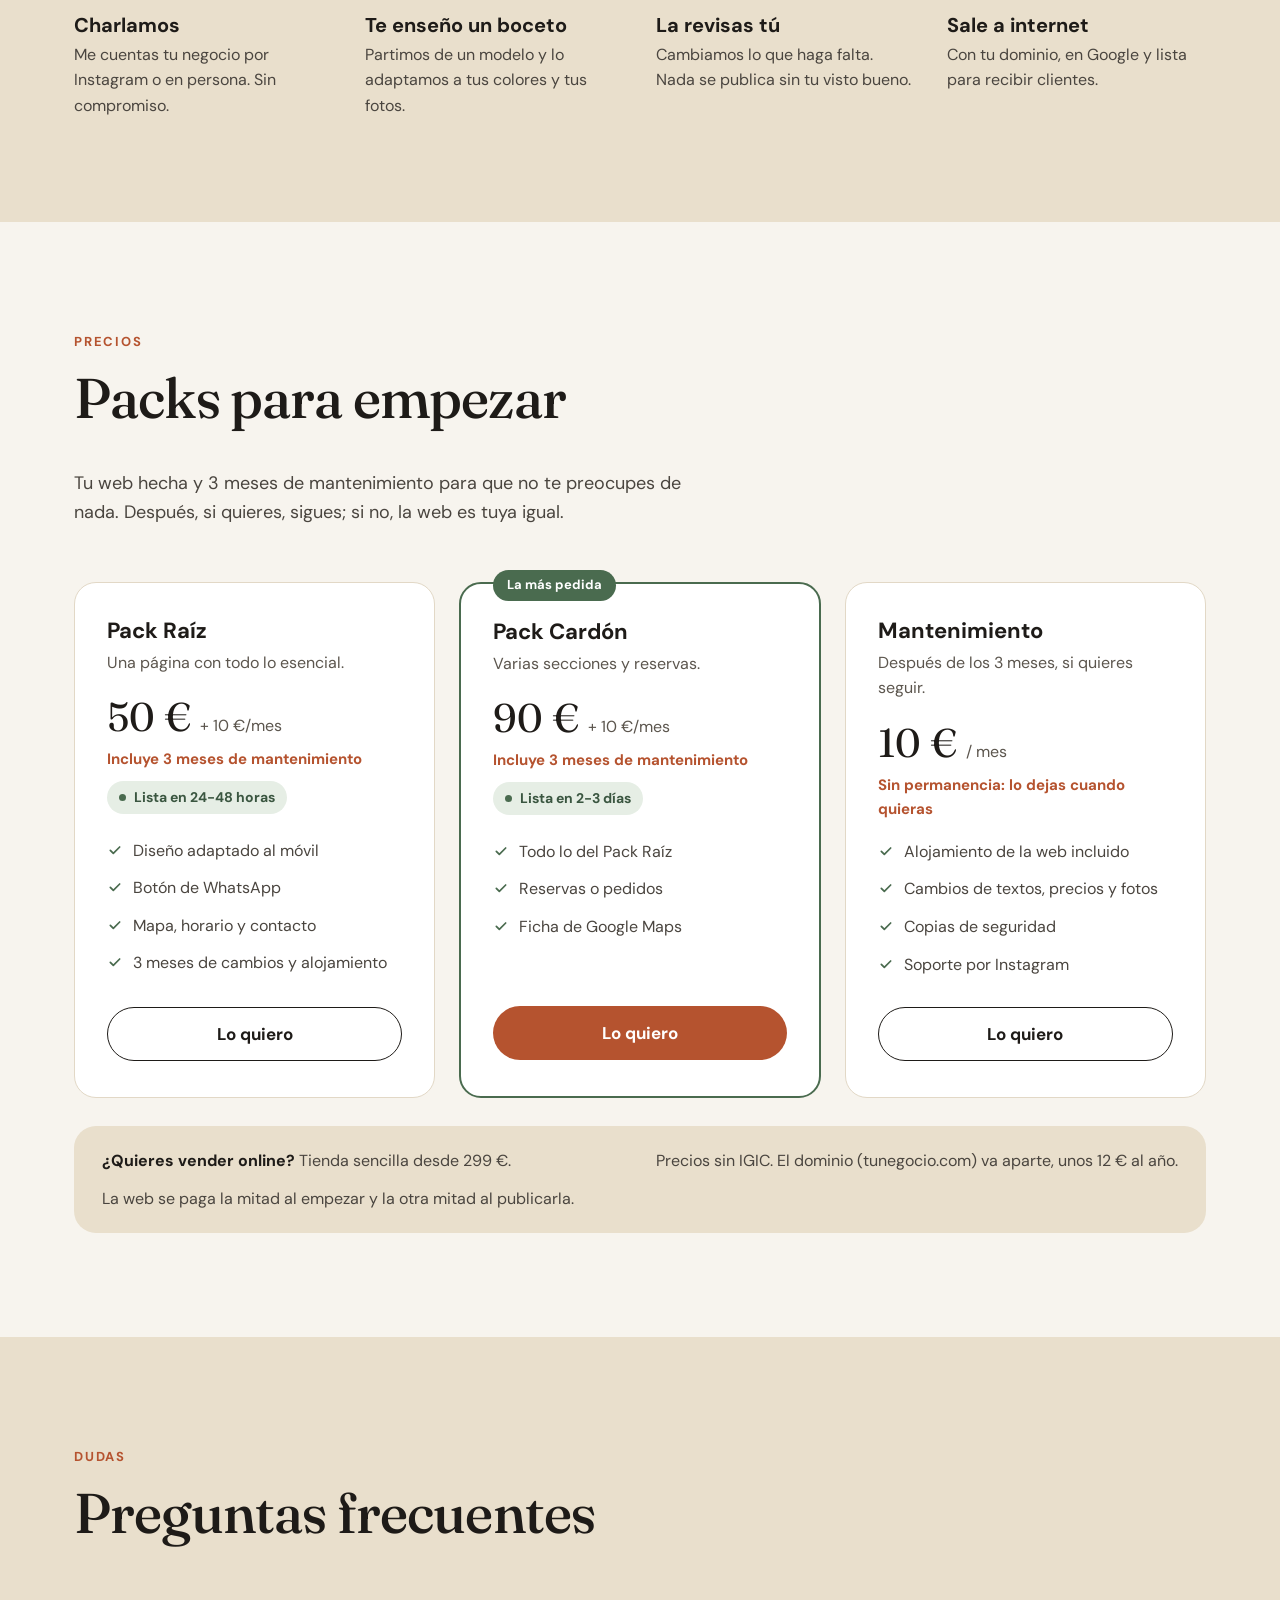
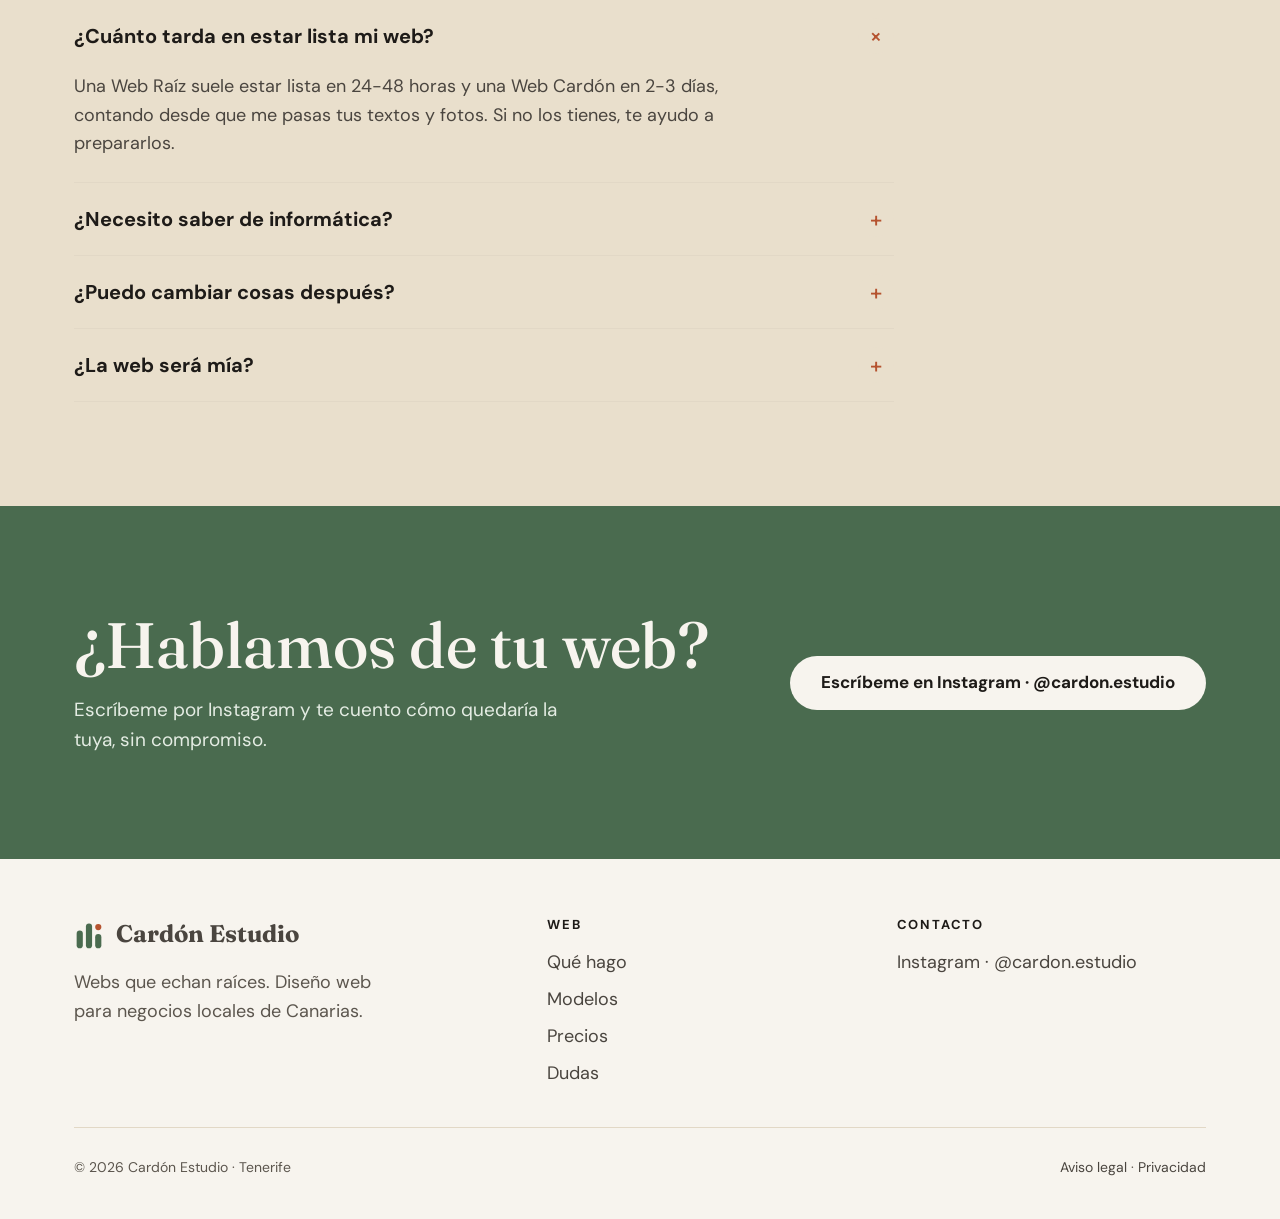
==== commit f2382448: "Packs con 3 meses de mantenimiento y mejoras en plantillas de taller, fisio y tienda Co-Authored-By:" ====
--- a/index.html
+++ b/index.html
@@ -177,31 +177,34 @@
     <div class="cabecera-seccion revelar">
       <div>
         <span class="etiqueta">Precios</span>
-        <h2 class="titulo-seccion">Precios para empezar</h2>
-      </div>
-      <p class="entradilla">Sabes lo que pagas antes de empezar. Pagas la mitad al empezar y la otra mitad cuando tu web está publicada.</p>
+        <h2 class="titulo-seccion">Packs para empezar</h2>
+      </div>
+      <p class="entradilla">Tu web hecha y 3 meses de mantenimiento para que no te preocupes de nada. Después, si quieres, sigues; si no, la web es tuya igual.</p>
     </div>
     <div class="rejilla-3">
       <article class="plan revelar">
-        <h3>Web Raíz</h3>
+        <h3>Pack Raíz</h3>
         <p class="para">Una página con todo lo esencial.</p>
-        <p class="precio">50 €</p>
+        <p class="precio">50 € <small>+ 10 €/mes</small></p>
+        <p class="mensual">Incluye 3 meses de mantenimiento</p>
         <p class="plazo">Lista en 24-48 horas</p>
         <ul>
           <li><svg aria-hidden="true" width="16" height="16" viewBox="0 0 24 24" fill="none" stroke="currentColor" stroke-width="2.6" stroke-linecap="round" stroke-linejoin="round"><path d="M5 12.5l4.5 4.5L19 7.5"/></svg>Diseño adaptado al móvil</li>
           <li><svg aria-hidden="true" width="16" height="16" viewBox="0 0 24 24" fill="none" stroke="currentColor" stroke-width="2.6" stroke-linecap="round" stroke-linejoin="round"><path d="M5 12.5l4.5 4.5L19 7.5"/></svg>Botón de WhatsApp</li>
           <li><svg aria-hidden="true" width="16" height="16" viewBox="0 0 24 24" fill="none" stroke="currentColor" stroke-width="2.6" stroke-linecap="round" stroke-linejoin="round"><path d="M5 12.5l4.5 4.5L19 7.5"/></svg>Mapa, horario y contacto</li>
+          <li><svg aria-hidden="true" width="16" height="16" viewBox="0 0 24 24" fill="none" stroke="currentColor" stroke-width="2.6" stroke-linecap="round" stroke-linejoin="round"><path d="M5 12.5l4.5 4.5L19 7.5"/></svg>3 meses de cambios y alojamiento</li>
         </ul>
         <a class="boton boton-secundario" href="#contacto">Lo quiero</a>
       </article>
       <article class="plan destacado revelar">
         <span class="insignia">La más pedida</span>
-        <h3>Web Cardón</h3>
+        <h3>Pack Cardón</h3>
         <p class="para">Varias secciones y reservas.</p>
-        <p class="precio">90 €</p>
+        <p class="precio">90 € <small>+ 10 €/mes</small></p>
+        <p class="mensual">Incluye 3 meses de mantenimiento</p>
         <p class="plazo">Lista en 2-3 días</p>
         <ul>
-          <li><svg aria-hidden="true" width="16" height="16" viewBox="0 0 24 24" fill="none" stroke="currentColor" stroke-width="2.6" stroke-linecap="round" stroke-linejoin="round"><path d="M5 12.5l4.5 4.5L19 7.5"/></svg>Todo lo de Raíz</li>
+          <li><svg aria-hidden="true" width="16" height="16" viewBox="0 0 24 24" fill="none" stroke="currentColor" stroke-width="2.6" stroke-linecap="round" stroke-linejoin="round"><path d="M5 12.5l4.5 4.5L19 7.5"/></svg>Todo lo del Pack Raíz</li>
           <li><svg aria-hidden="true" width="16" height="16" viewBox="0 0 24 24" fill="none" stroke="currentColor" stroke-width="2.6" stroke-linecap="round" stroke-linejoin="round"><path d="M5 12.5l4.5 4.5L19 7.5"/></svg>Reservas o pedidos</li>
           <li><svg aria-hidden="true" width="16" height="16" viewBox="0 0 24 24" fill="none" stroke="currentColor" stroke-width="2.6" stroke-linecap="round" stroke-linejoin="round"><path d="M5 12.5l4.5 4.5L19 7.5"/></svg>Ficha de Google Maps</li>
         </ul>
@@ -209,8 +212,9 @@
       </article>
       <article class="plan revelar">
         <h3>Mantenimiento</h3>
-        <p class="para">Tu web, siempre al día.</p>
+        <p class="para">Después de los 3 meses, si quieres seguir.</p>
         <p class="precio">10 € <small>/ mes</small></p>
+        <p class="mensual">Sin permanencia: lo dejas cuando quieras</p>
         <ul>
           <li><svg aria-hidden="true" width="16" height="16" viewBox="0 0 24 24" fill="none" stroke="currentColor" stroke-width="2.6" stroke-linecap="round" stroke-linejoin="round"><path d="M5 12.5l4.5 4.5L19 7.5"/></svg>Alojamiento de la web incluido</li>
           <li><svg aria-hidden="true" width="16" height="16" viewBox="0 0 24 24" fill="none" stroke="currentColor" stroke-width="2.6" stroke-linecap="round" stroke-linejoin="round"><path d="M5 12.5l4.5 4.5L19 7.5"/></svg>Cambios de textos, precios y fotos</li>
@@ -223,6 +227,7 @@
     <div class="nota-precios revelar">
       <p><strong>¿Quieres vender online?</strong> Tienda sencilla desde 299 €.</p>
       <p>Precios sin IGIC. El dominio (tunegocio.com) va aparte, unos 12 € al año.</p>
+      <p>La web se paga la mitad al empezar y la otra mitad al publicarla.</p>
     </div>
   </div>
 </section>
@@ -233,7 +238,7 @@
     <div class="preguntas revelar">
       <details open><summary>¿Cuánto tarda en estar lista mi web?</summary><p>Una Web Raíz suele estar lista en 24-48 horas y una Web Cardón en 2-3 días, contando desde que me pasas tus textos y fotos. Si no los tienes, te ayudo a prepararlos.</p></details>
       <details><summary>¿Necesito saber de informática?</summary><p>No. Tú me cuentas cómo funciona tu negocio y yo me encargo de todo lo técnico: diseño, dominio, publicación y Google.</p></details>
-      <details><summary>¿Puedo cambiar cosas después?</summary><p>Sí. Con el mantenimiento mensual me escribes y actualizo precios, horarios o fotos por ti.</p></details>
+      <details><summary>¿Puedo cambiar cosas después?</summary><p>Sí. Los packs incluyen 3 meses de mantenimiento: me escribes y actualizo precios, horarios o fotos por ti. Después puedes seguir por 10 € al mes o dejarlo cuando quieras.</p></details>
       <details><summary>¿La web será mía?</summary><p>[CONDICIONES DE PROPIEDAD DEL DOMINIO Y LA WEB].</p></details>
     </div>
   </div>
--- a/assets/cardon.css
+++ b/assets/cardon.css
@@ -140,6 +140,7 @@
 .plan h3 { font-family: var(--sans); font-size: 22px; }
 .plan .para { color: var(--texto-3); font-size: 16px; margin: 6px 0 22px; }
 .plan .precio { font-family: var(--serif); font-size: 40px; line-height: 1; margin-bottom: 24px; }
+.plan .mensual { margin: -14px 0 18px; font-size: 15px; font-weight: 700; color: var(--almagre); }
 .plan .plazo { display: inline-flex; align-items: center; gap: 8px; align-self: flex-start; margin: -8px 0 24px; padding: 5px 12px; border-radius: 999px; background: #E6EEE5; color: var(--cardon-osc); font-size: 14px; font-weight: 700; }
 .plan .plazo::before { content: ""; width: 7px; height: 7px; border-radius: 50%; background: var(--cardon); }
 .plan .precio small { font-family: var(--sans); font-size: 16px; color: var(--texto-3); }
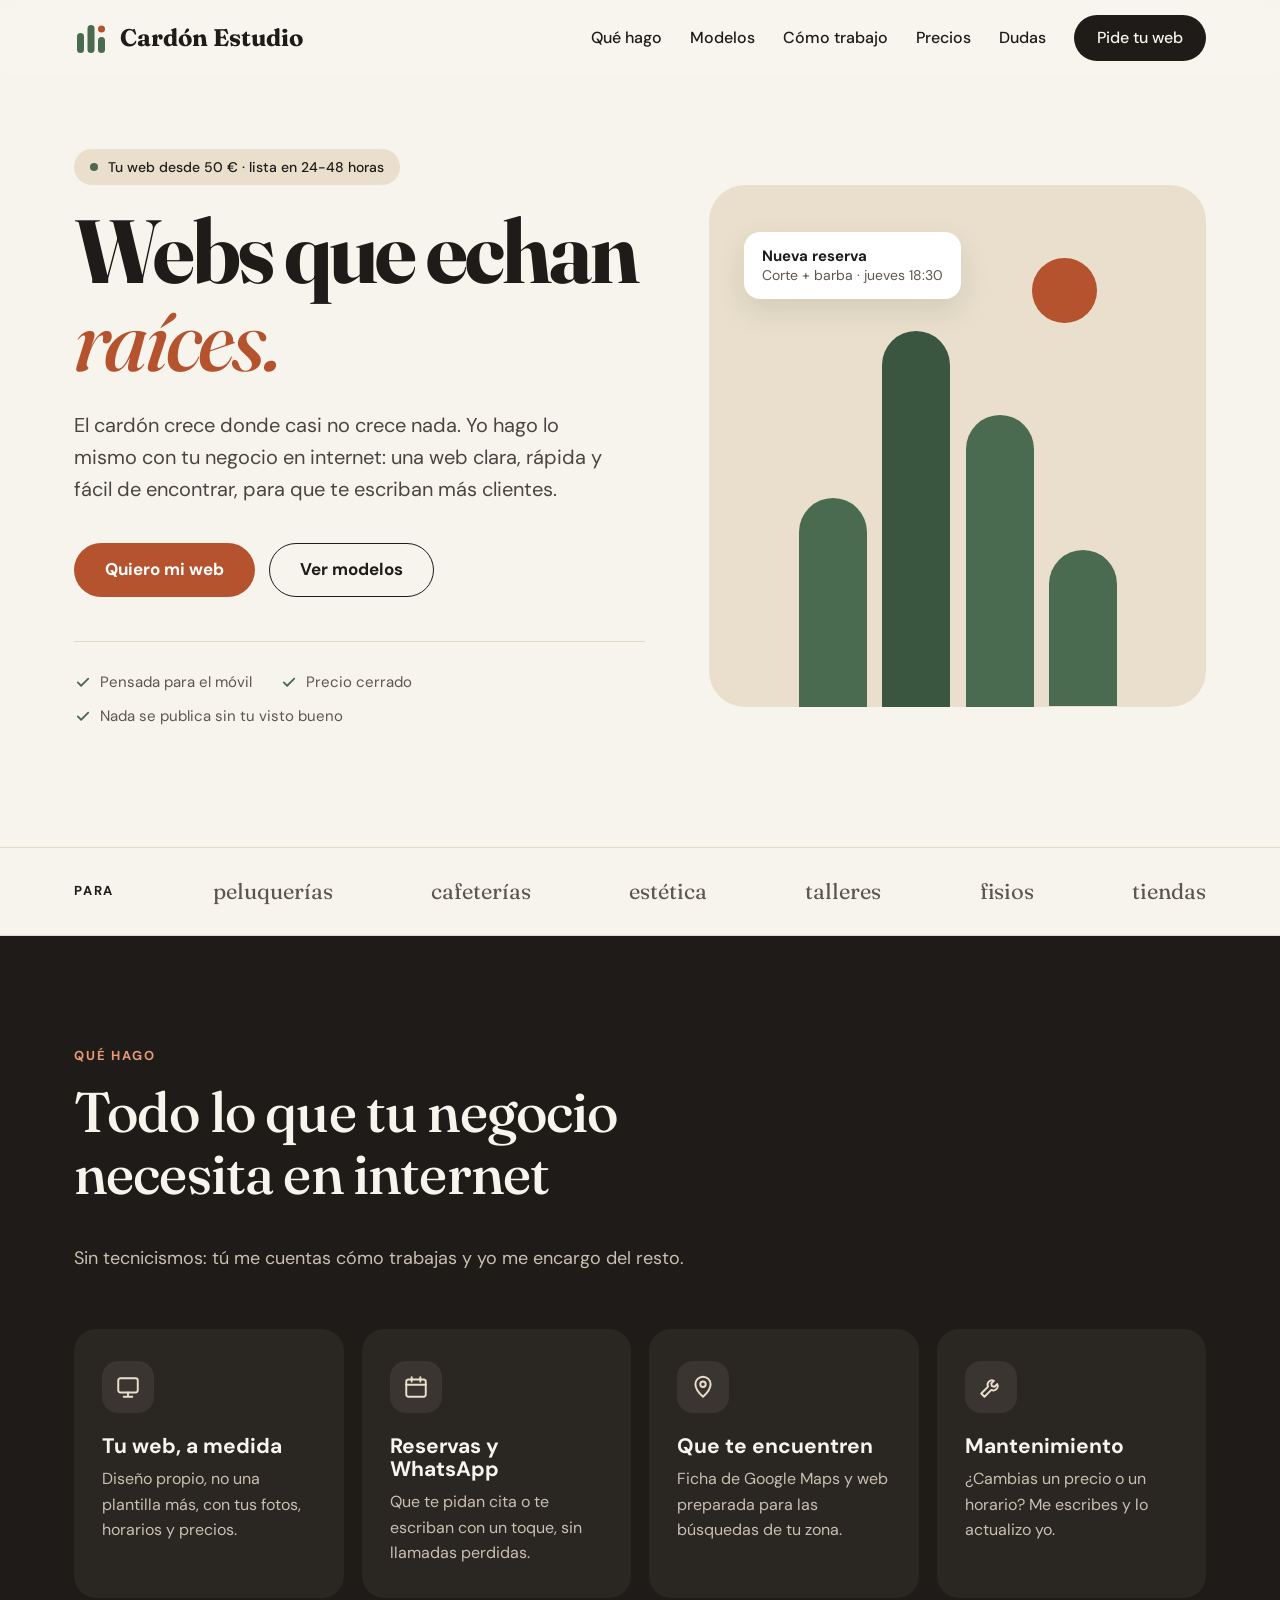
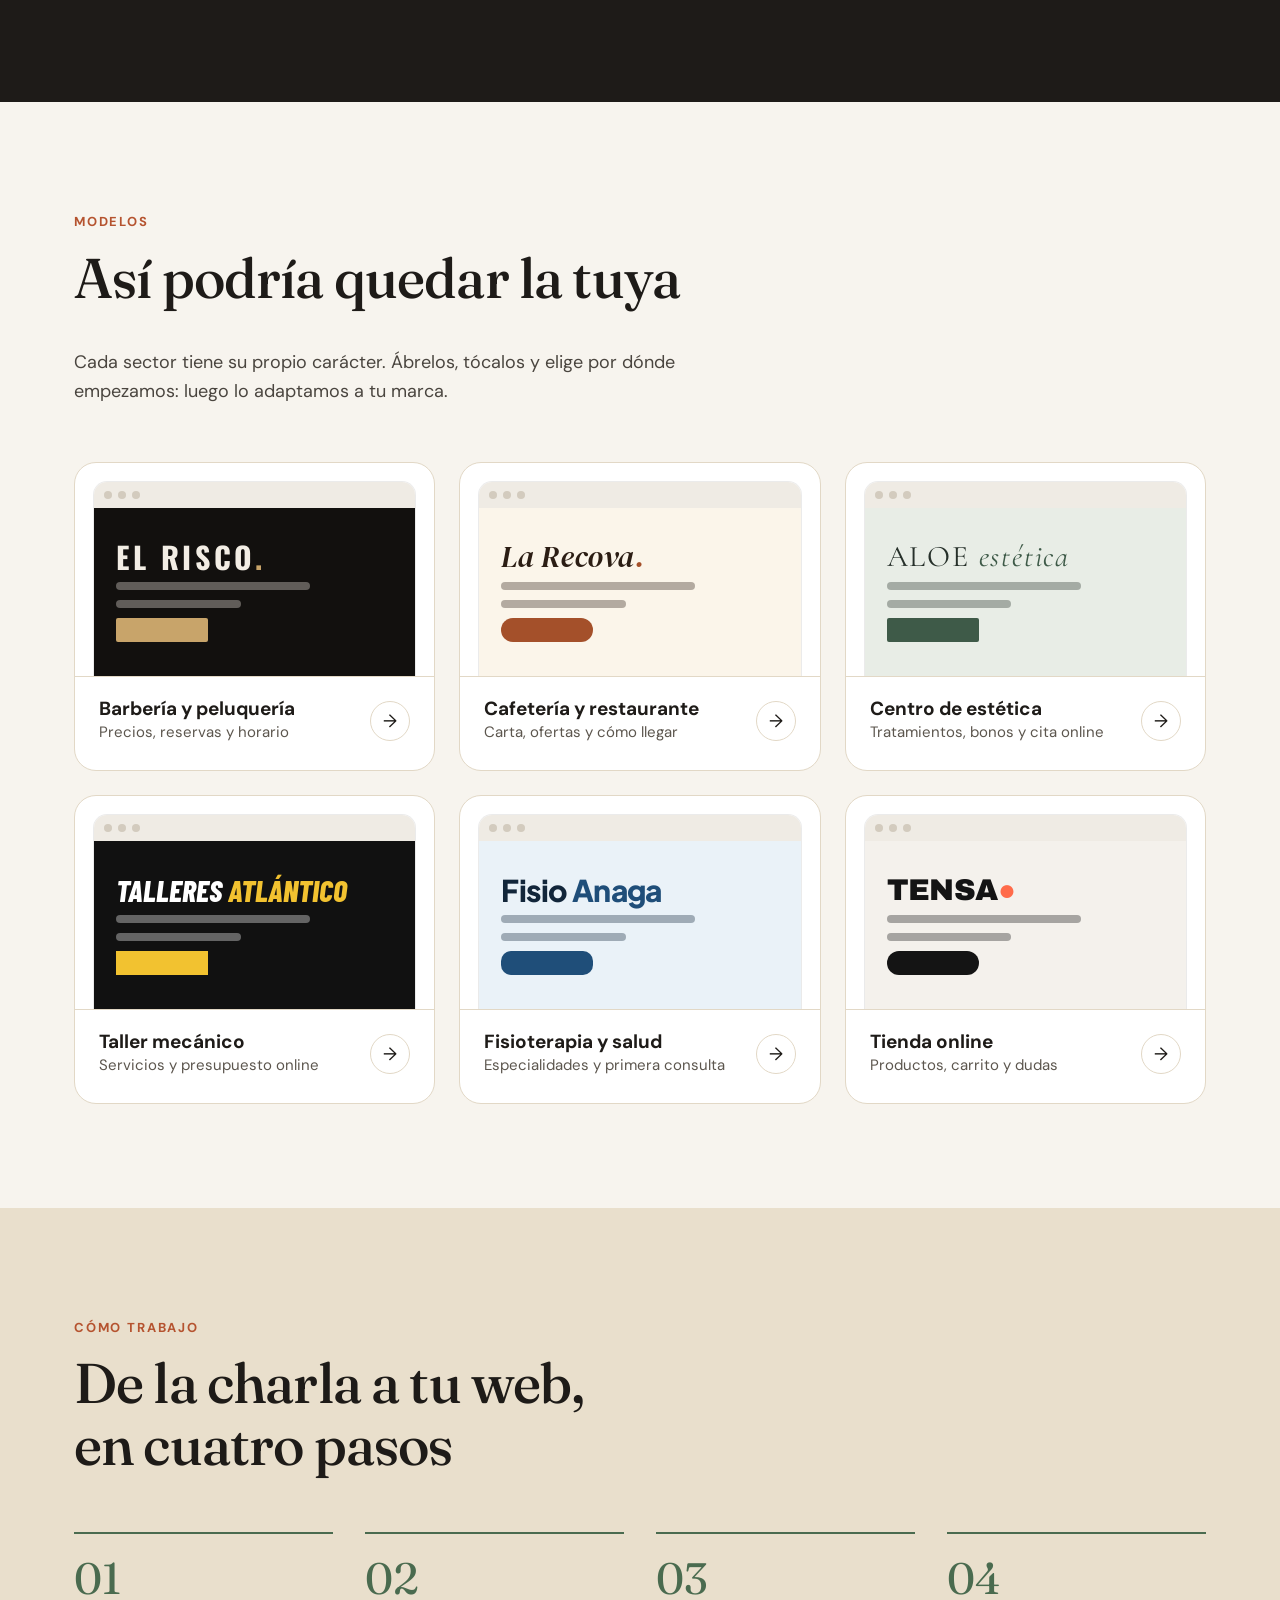
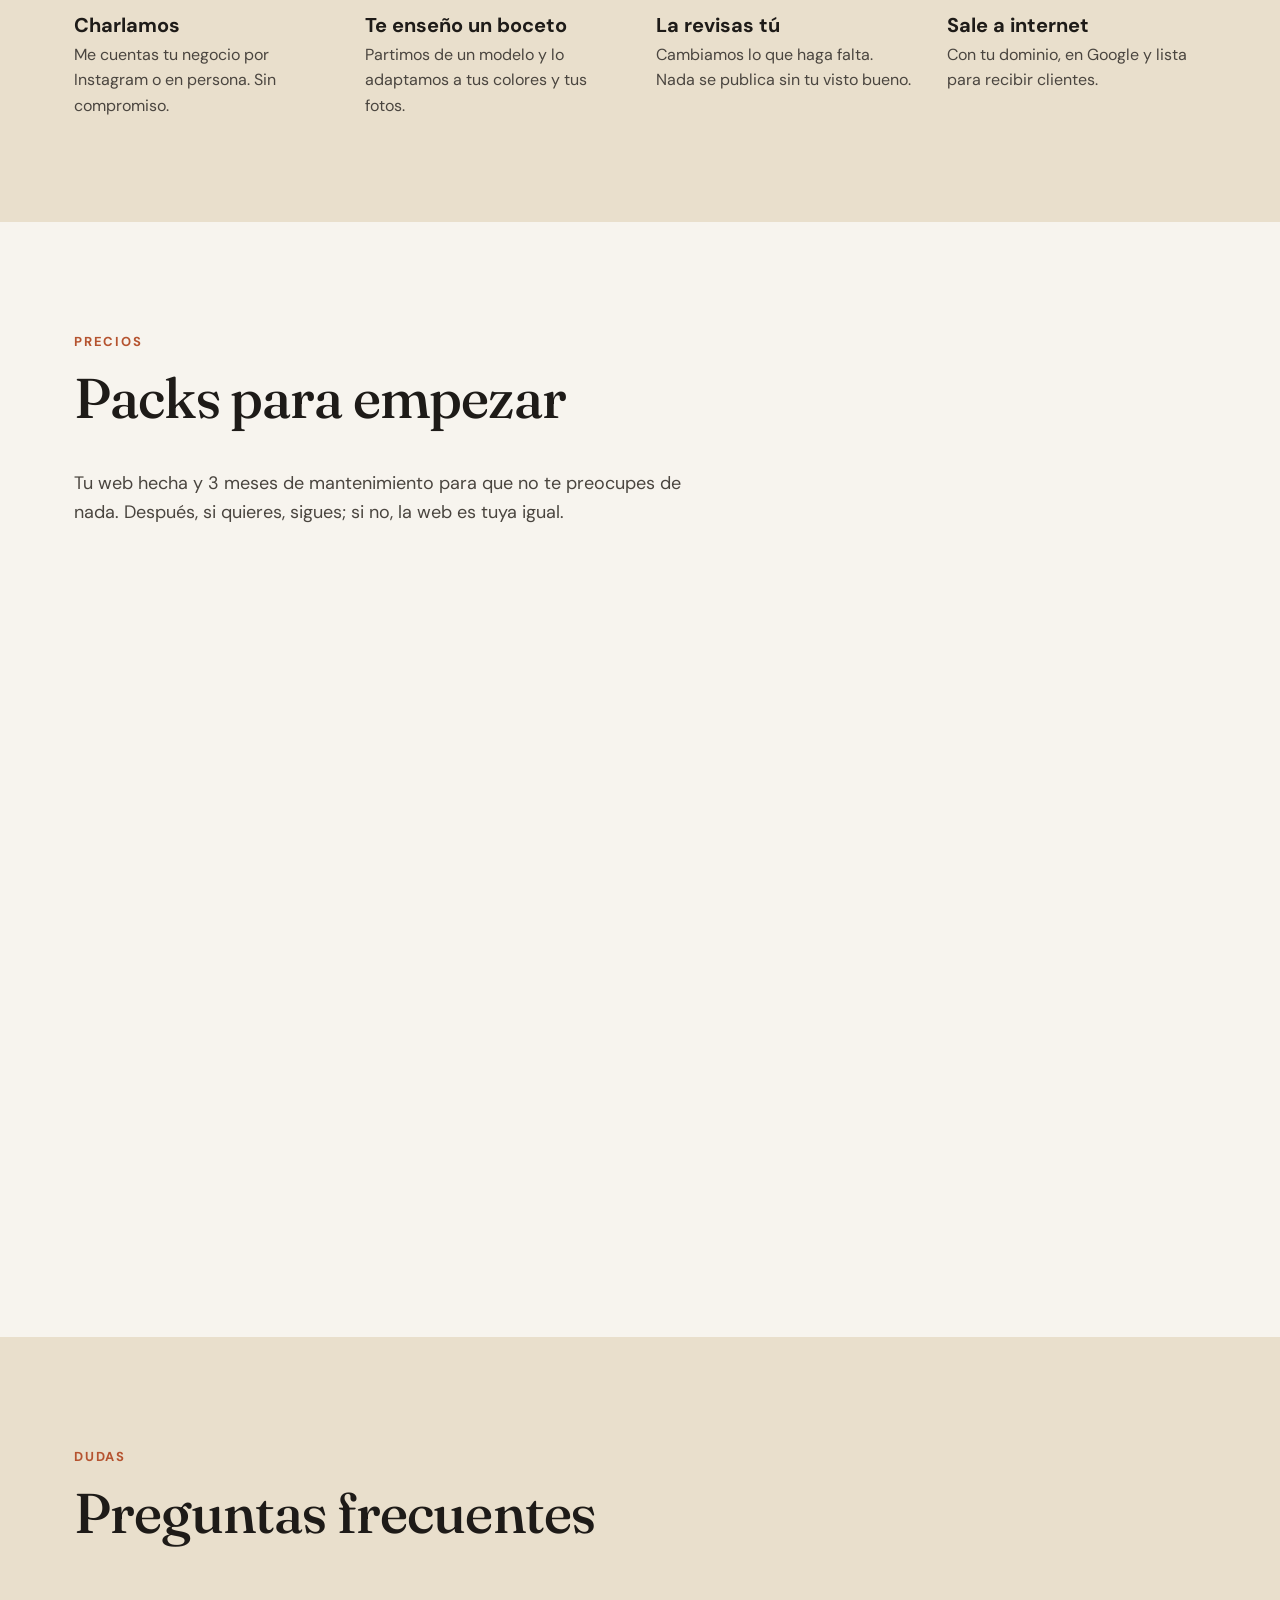
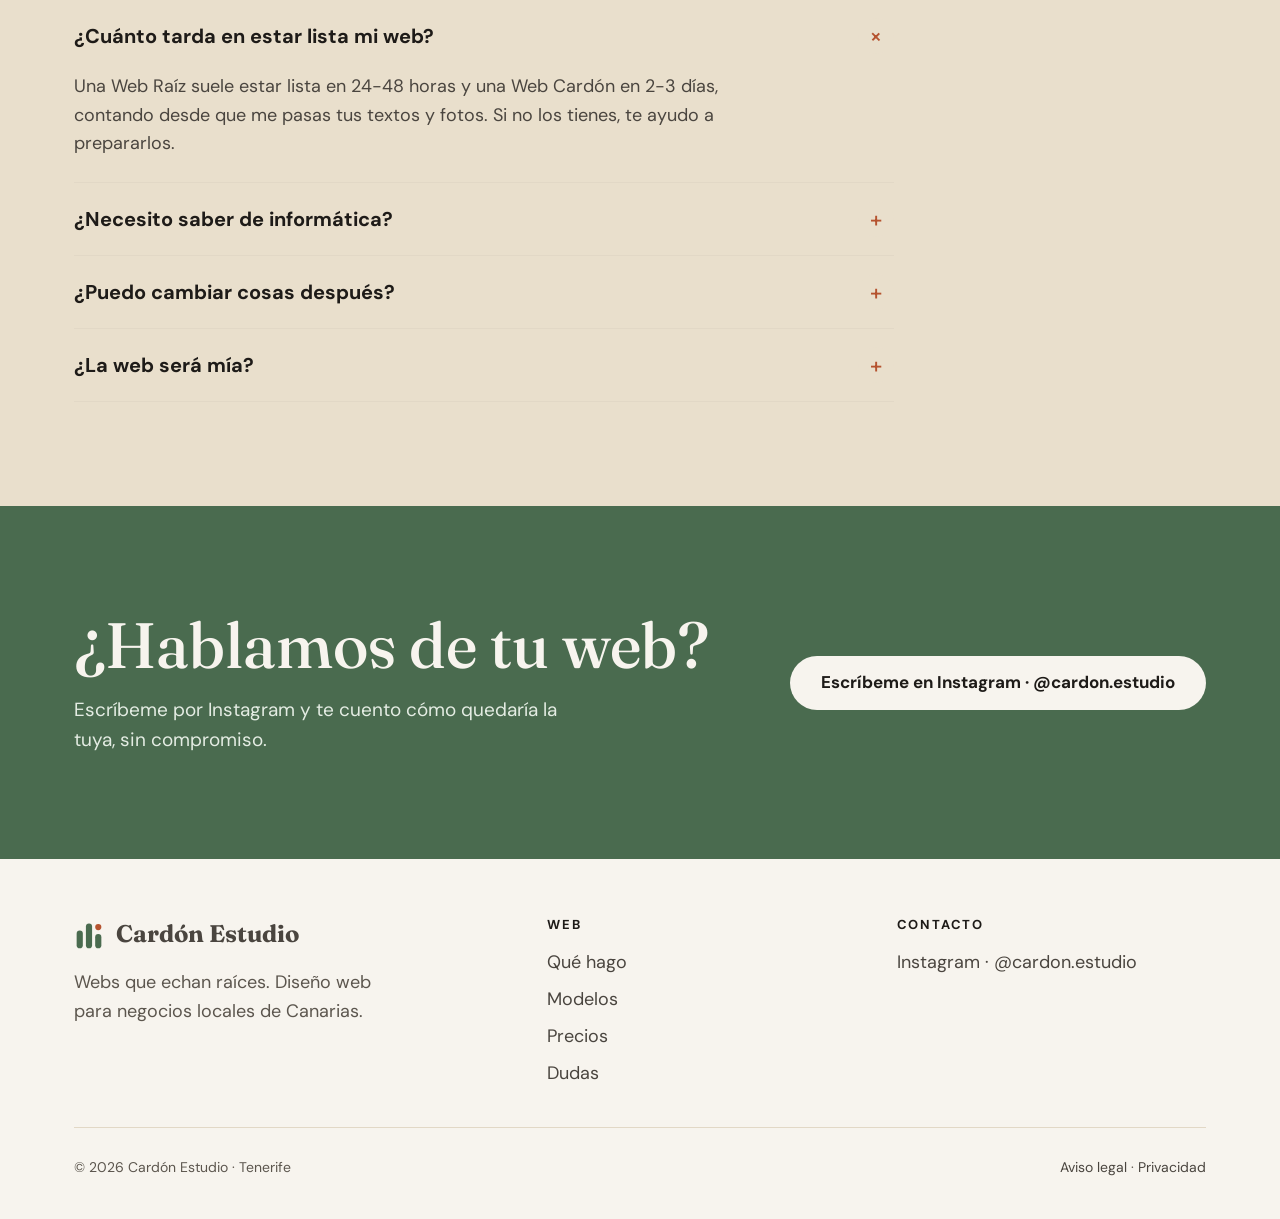
==== commit 2a11bdcb: "Menú móvil de plantillas, SEO, 404, imagen para compartir y páginas legales (borrador) Co-Authored-B" ====
--- a/index.html
+++ b/index.html
@@ -8,8 +8,15 @@
 <meta name="theme-color" content="#F7F4EE">
 <meta property="og:type" content="website">
 <meta property="og:title" content="Cardón Estudio · Webs que echan raíces">
-<meta property="og:description" content="Diseño web para negocios locales de Canarias: reservas, WhatsApp y Google Maps, sin tecnicismos.">
+<meta property="og:description" content="Webs para negocios de Canarias desde 50 €, listas en 24-48 horas. Reservas, Google Maps y mantenimiento incluido.">
 <meta property="og:locale" content="es_ES">
+<link rel="canonical" href="https://cardon-estudio.github.io/">
+<meta property="og:url" content="https://cardon-estudio.github.io/">
+<meta property="og:image" content="https://cardon-estudio.github.io/assets/og.png">
+<meta property="og:image:width" content="1200">
+<meta property="og:image:height" content="630">
+<meta name="twitter:card" content="summary_large_image">
+<script type="application/ld+json">{"@context": "https://schema.org", "@type": "ProfessionalService", "name": "Cardón Estudio", "description": "Diseño web para negocios locales de Canarias: webs rápidas, pensadas para el móvil, con reservas y Google Maps.", "url": "https://cardon-estudio.github.io/", "logo": "https://cardon-estudio.github.io/assets/favicon.svg", "image": "https://cardon-estudio.github.io/assets/og.png", "email": "cardoneestudio@gmail.com", "areaServed": "Islas Canarias", "priceRange": "50 € - 90 €", "sameAs": ["https://www.instagram.com/cardon.estudio/"]}</script>
 <link rel="icon" href="assets/favicon.svg" type="image/svg+xml">
 <link rel="preconnect" href="https://fonts.googleapis.com">
 <link rel="preconnect" href="https://fonts.gstatic.com" crossorigin>
@@ -275,7 +282,7 @@
       <h4>Contacto</h4>
       <ul><li><a href="https://www.instagram.com/cardon.estudio/">Instagram · @cardon.estudio</a></li></ul>
     </div>
-    <div class="legal"><span>© <span id="anio">2026</span> Cardón Estudio · Tenerife</span><span><a href="#">Aviso legal</a> · <a href="#">Privacidad</a></span></div>
+    <div class="legal"><span>© <span id="anio">2026</span> Cardón Estudio · Tenerife</span><span><a href="aviso-legal.html">Aviso legal</a> · <a href="privacidad.html">Privacidad</a></span></div>
   </div>
 </footer>
 
--- a/assets/cardon.css
+++ b/assets/cardon.css
@@ -193,6 +193,14 @@
 .revelar { opacity: 0; transform: translateY(24px); transition: opacity .7s ease, transform .7s ease; }
 .revelar.visible { opacity: 1; transform: none; }
 
+/* Páginas legales */
+.legal .contenedor { max-width: 780px; }
+.legal h1 { margin-bottom: 18px; }
+.legal h2 { font-family: var(--sans); font-size: 21px; margin: 36px 0 10px; }
+.legal p, .legal li { color: var(--texto-2); }
+.legal ul { padding-left: 22px; display: grid; gap: 6px; }
+.nota-legal { background: var(--jable); padding: 14px 18px; border-radius: 14px; font-size: 15px; }
+
 /* Responsive */
 @media (max-width: 1020px) {
   .rejilla-4, .pasos { grid-template-columns: repeat(2, minmax(0, 1fr)); }
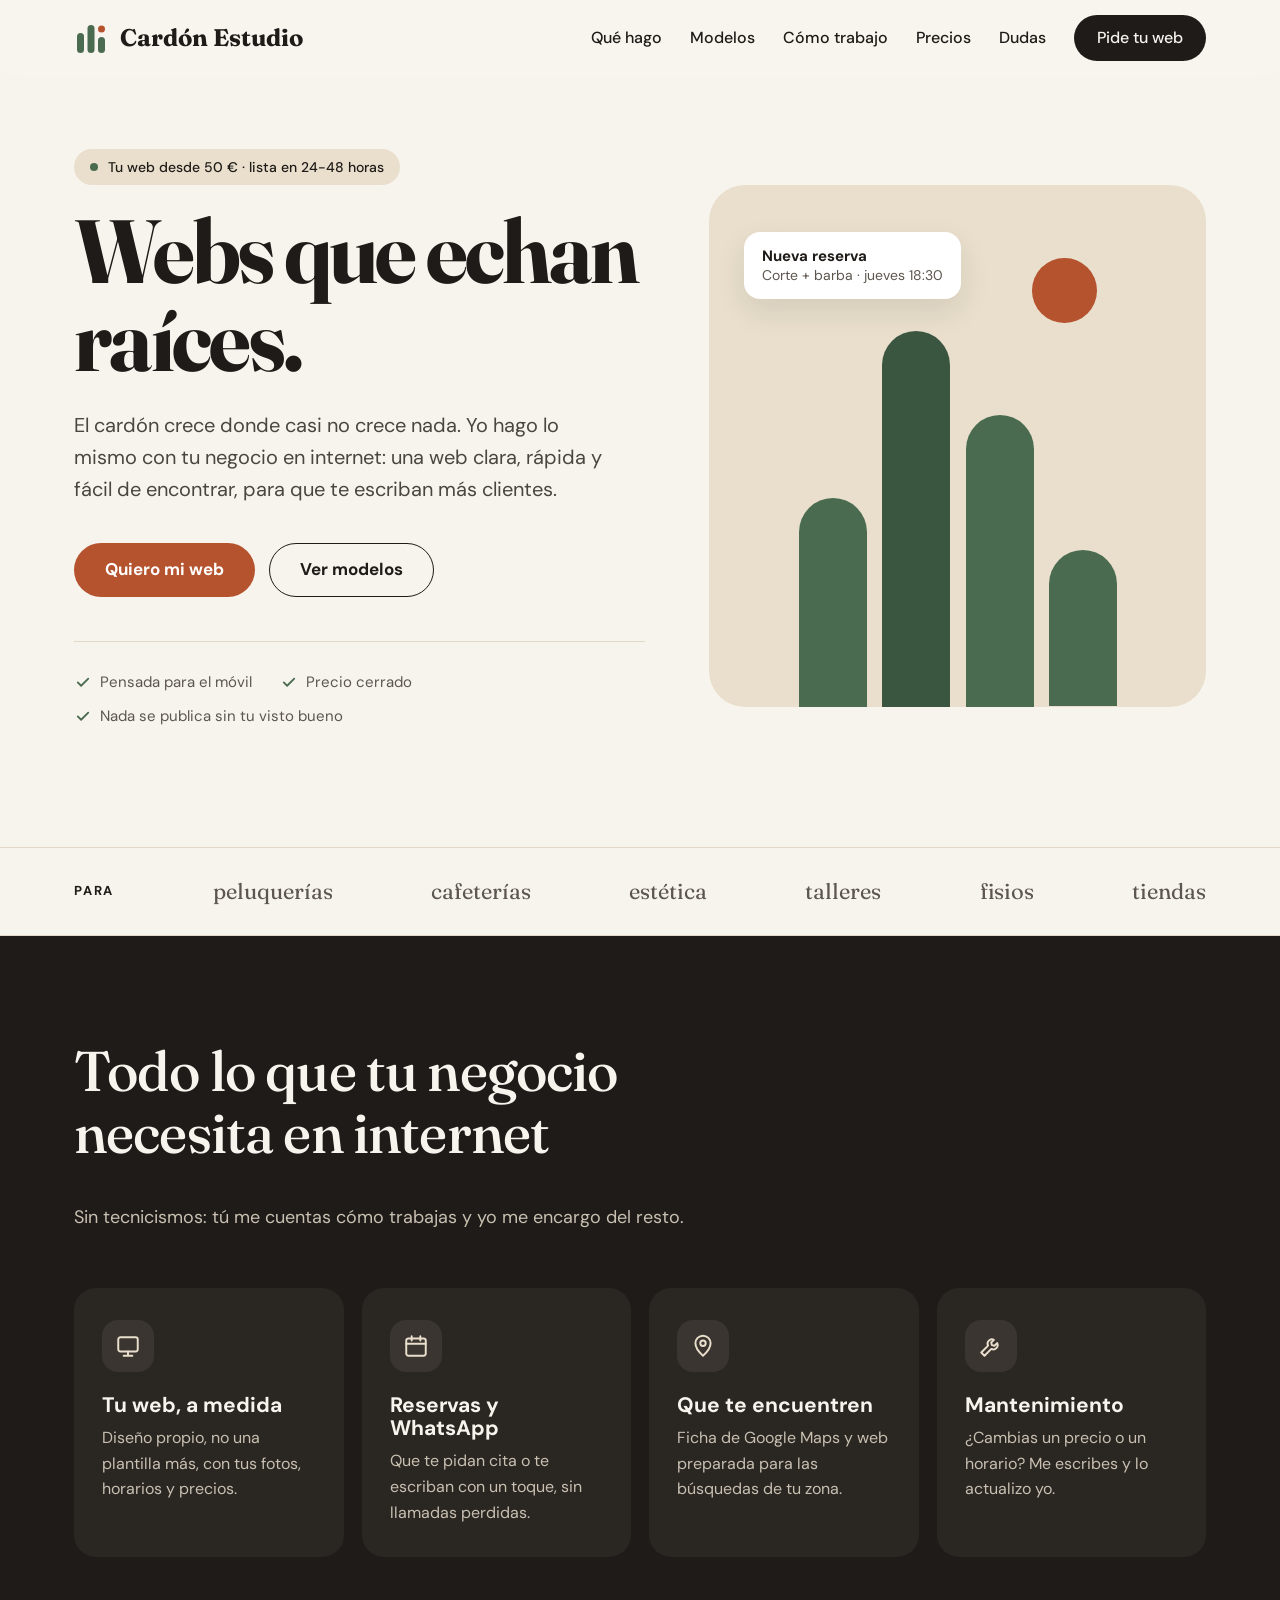
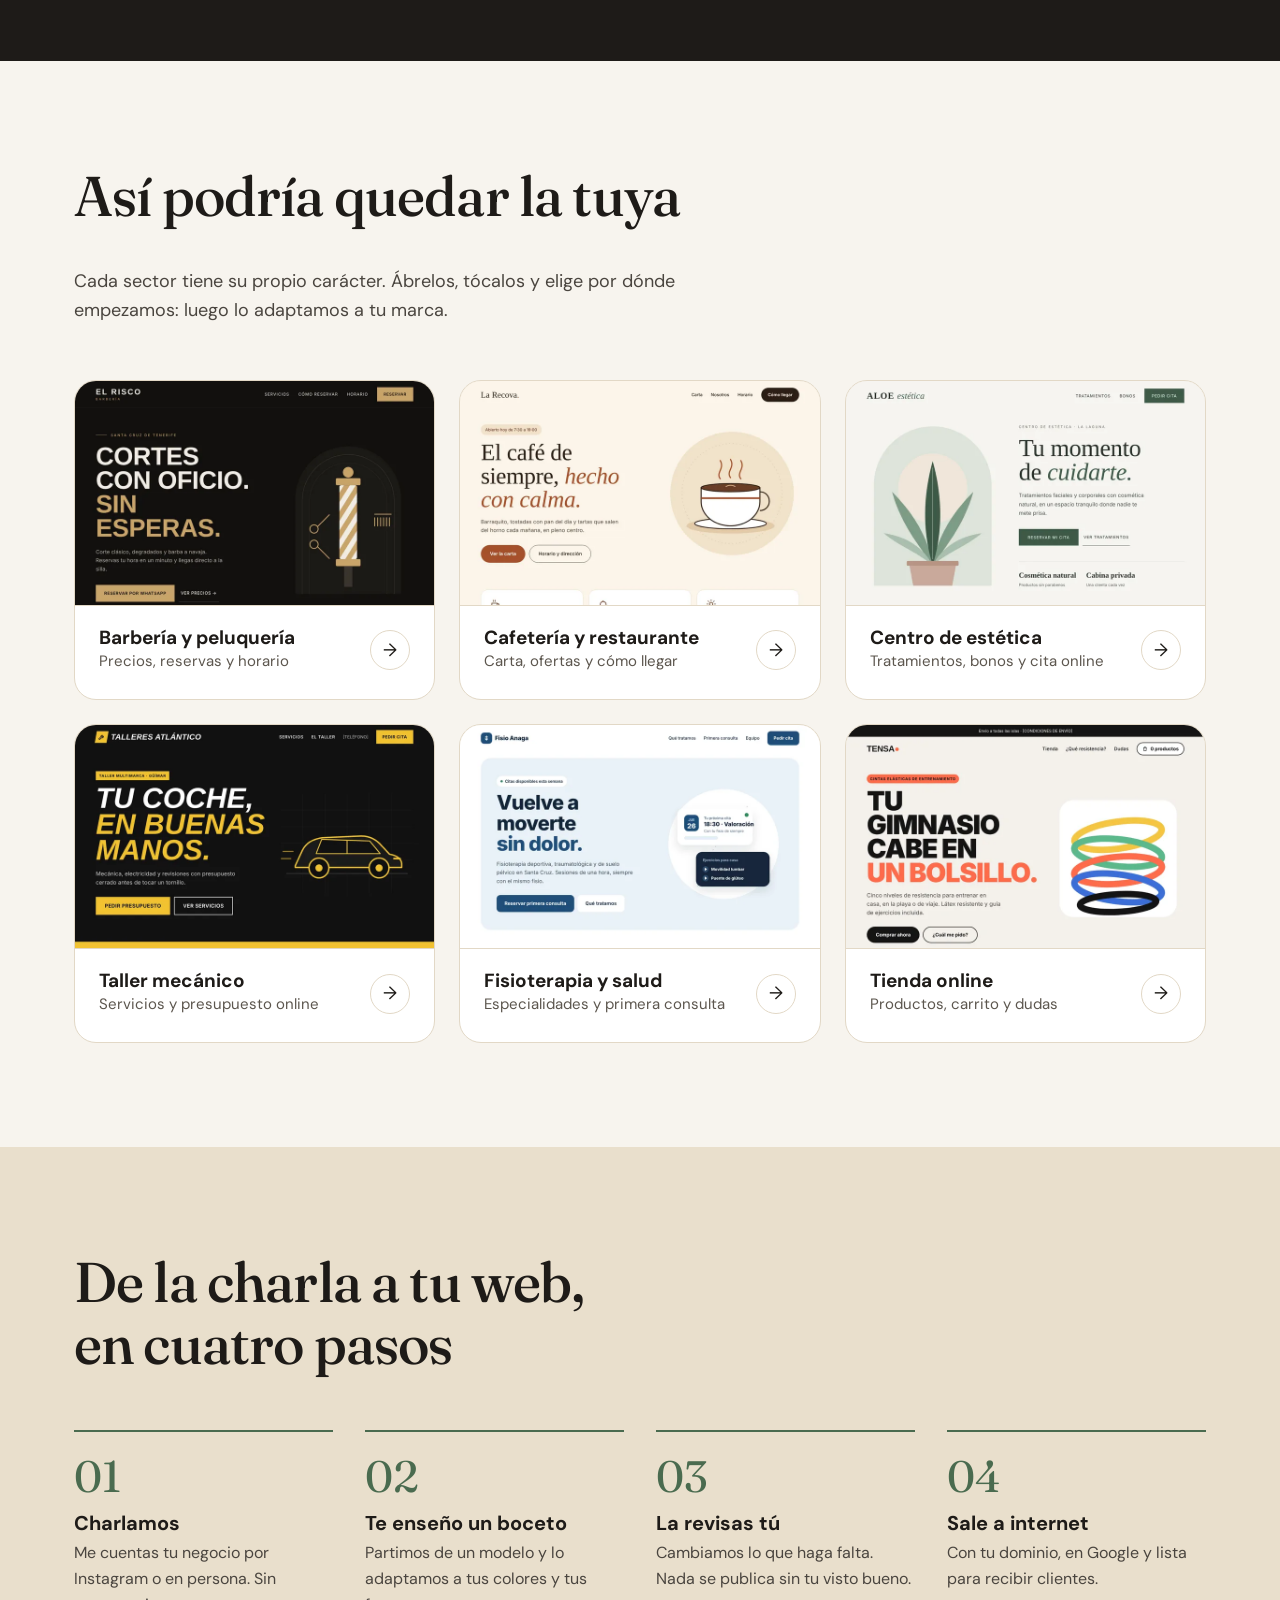
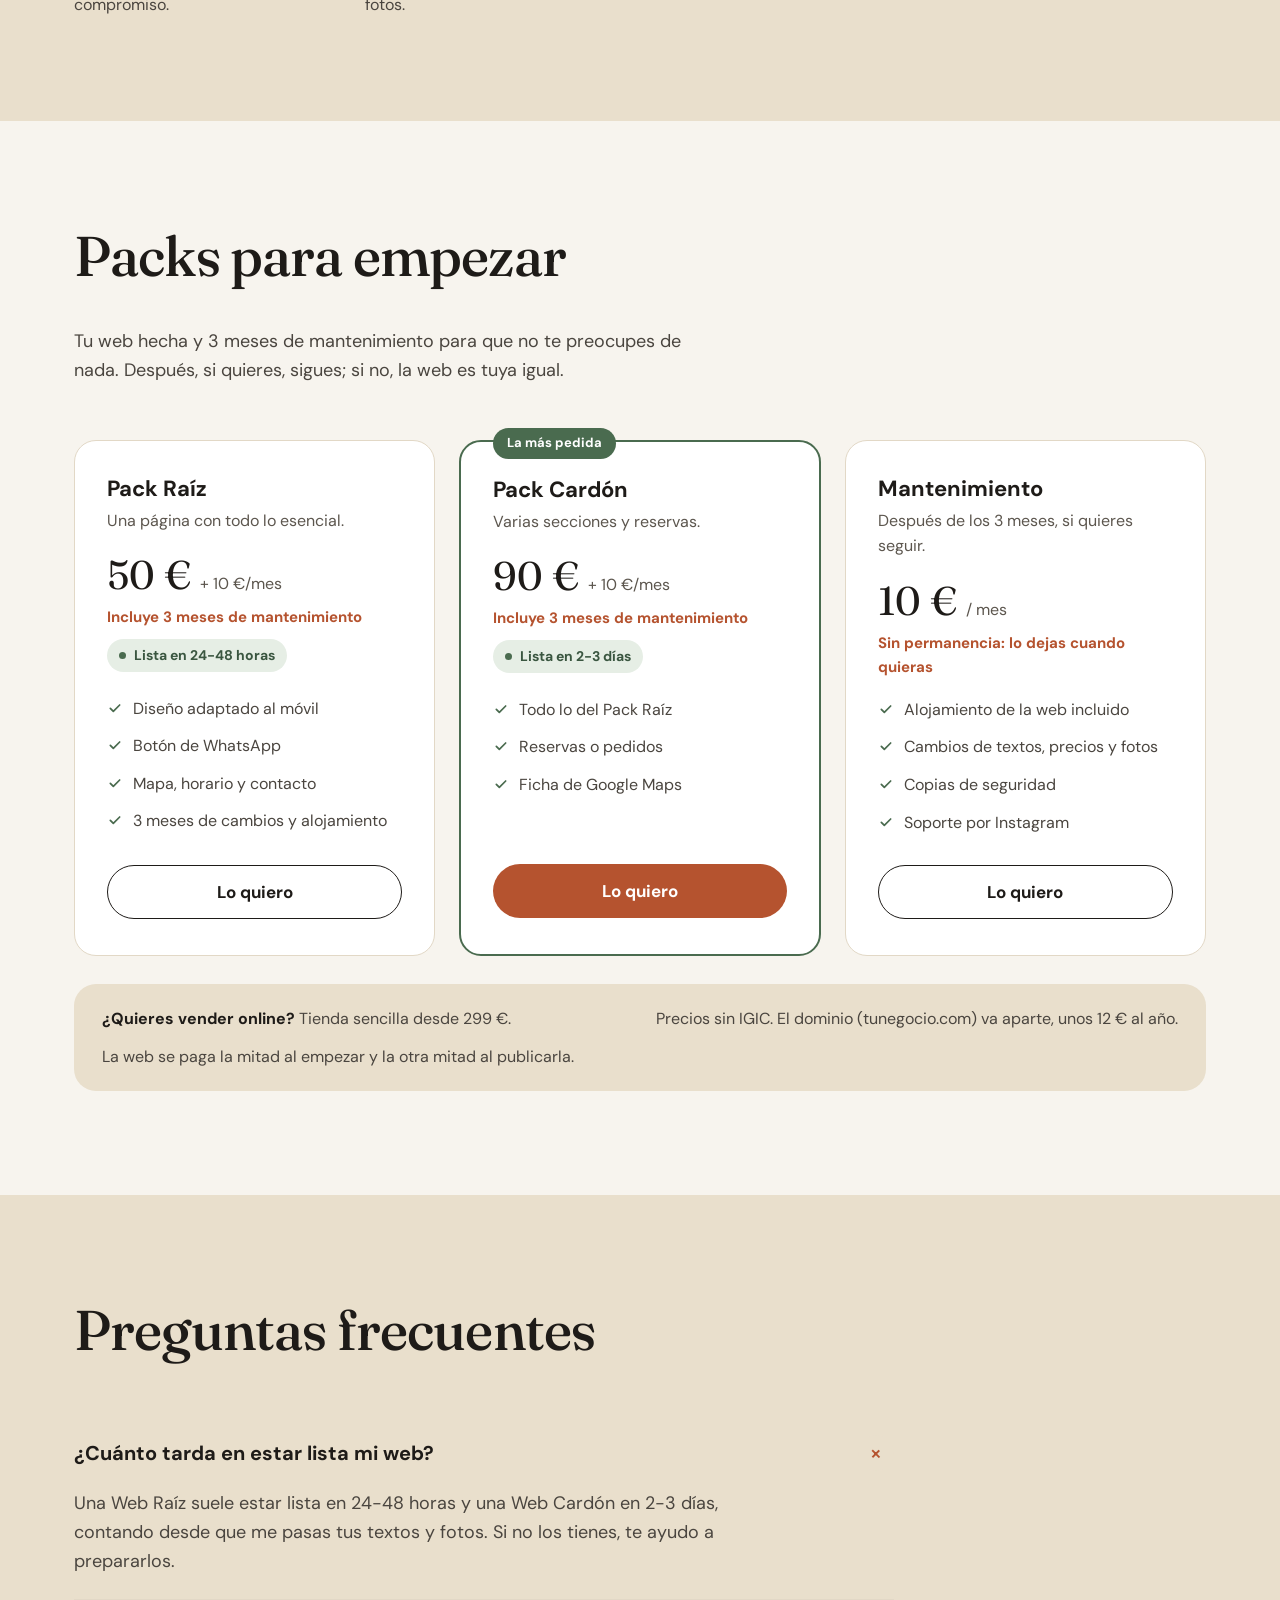
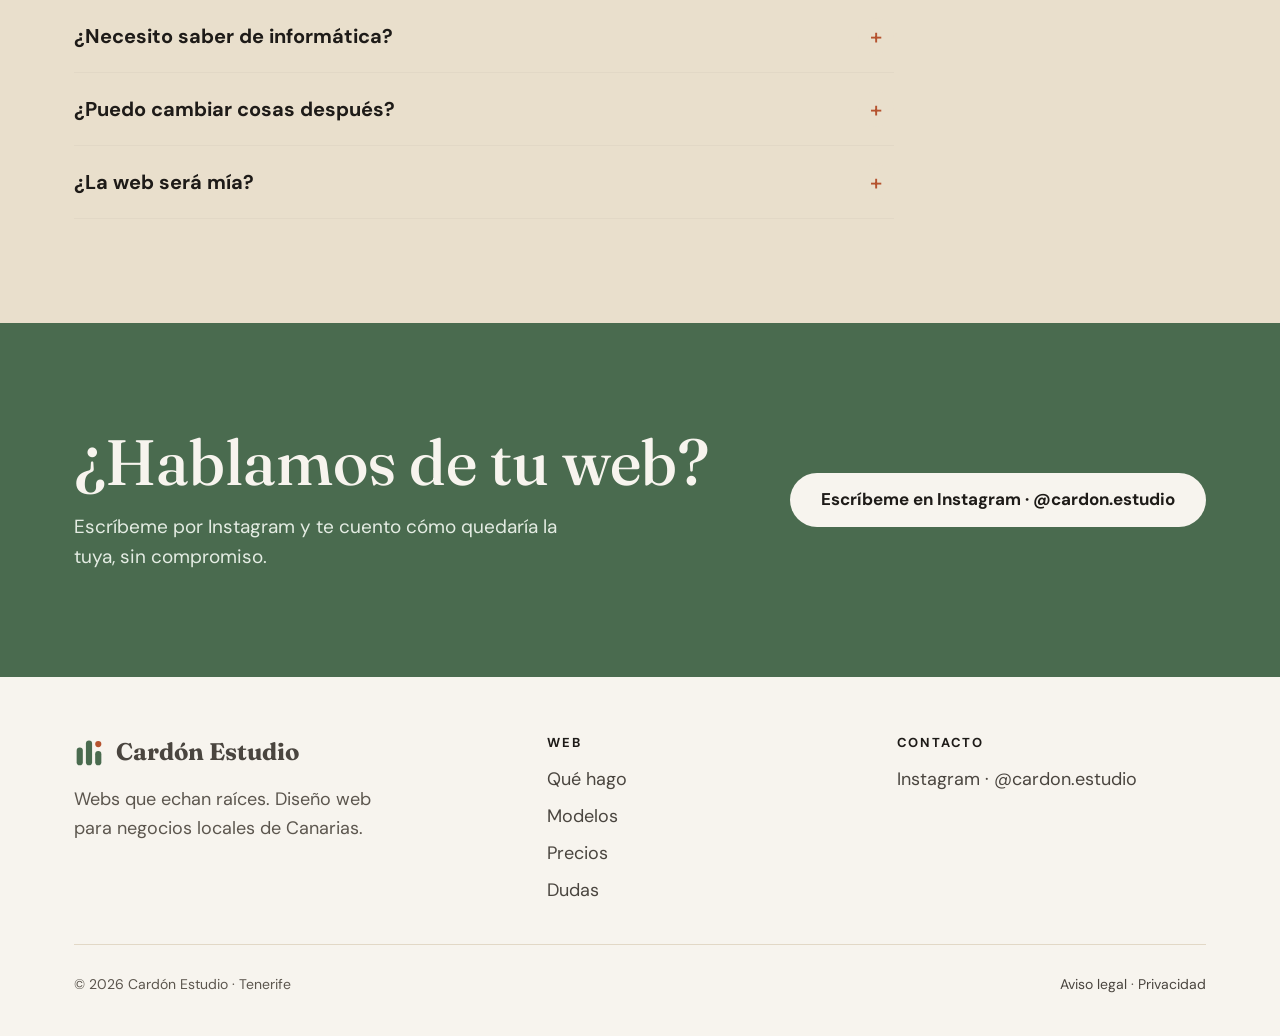
==== commit 8dfa04ac: "Reglas anti-IA: capturas reales de los modelos, sin etiquetas sobre los títulos ni palabra de color " ====
--- a/index.html
+++ b/index.html
@@ -21,7 +21,6 @@
 <link rel="preconnect" href="https://fonts.googleapis.com">
 <link rel="preconnect" href="https://fonts.gstatic.com" crossorigin>
 <link href="https://fonts.googleapis.com/css2?family=Fraunces:ital,opsz,wght@0,9..144,500;0,9..144,700;1,9..144,500&amp;family=DM+Sans:wght@400;500;700&amp;display=swap" rel="stylesheet">
-<link href="https://fonts.googleapis.com/css2?family=Oswald:wght@700&amp;family=DM+Serif+Display:ital@1&amp;family=Cormorant+Garamond:ital@0;1&amp;family=Barlow+Condensed:ital,wght@1,800&amp;family=Plus+Jakarta+Sans:wght@800&amp;family=Archivo:wght@900&amp;text=ELRISCO.LaRecovAestéticTlrsAtlánoFiNgN%E2%97%8F%20&amp;display=swap" rel="stylesheet">
 <link rel="stylesheet" href="assets/cardon.css">
 </head>
 <body>
@@ -52,7 +51,7 @@
   <div class="contenedor">
     <div>
       <a class="sello" href="#precios"><i></i>Tu web desde 50 € · lista en 24-48 horas</a>
-      <h1>Webs que echan <em>raíces.</em></h1>
+      <h1>Webs que echan raíces.</h1>
       <p class="entradilla">El cardón crece donde casi no crece nada. Yo hago lo mismo con tu negocio en internet: una web clara, rápida y fácil de encontrar, para que te escriban más clientes.</p>
       <div class="acciones">
         <a class="boton boton-principal" href="#contacto">Quiero mi web</a>
@@ -82,7 +81,6 @@
   <div class="contenedor">
     <div class="cabecera-seccion revelar">
       <div>
-        <span class="etiqueta">Qué hago</span>
         <h2 class="titulo-seccion">Todo lo que tu negocio<br>necesita en internet</h2>
       </div>
       <p class="entradilla">Sin tecnicismos: tú me cuentas cómo trabajas y yo me encargo del resto.</p>
@@ -116,46 +114,33 @@
   <div class="contenedor">
     <div class="cabecera-seccion revelar">
       <div>
-        <span class="etiqueta">Modelos</span>
         <h2 class="titulo-seccion">Así podría quedar la tuya</h2>
       </div>
       <p class="entradilla">Cada sector tiene su propio carácter. Ábrelos, tócalos y elige por dónde empezamos: luego lo adaptamos a tu marca.</p>
     </div>
     <div class="rejilla-modelos">
       <a class="modelo revelar" href="plantillas/barberia.html">
-        <div class="navegador"><div class="barra"><i></i><i></i><i></i></div>
-          <div class="pantalla" style="background:#12100E;color:#F2EDE4"><span class="marca" style="font-family:Oswald,Impact,sans-serif;font-weight:700;letter-spacing:.12em">EL RISCO<span style="color:#C8A46A">.</span></span><span class="linea" style="width:70%"></span><span class="linea" style="width:45%"></span><span class="pastilla" style="background:#C8A46A;border-radius:2px"></span></div>
-        </div>
+        <div class="vista"><img src="assets/modelos/barberia.webp" width="768" height="480" loading="lazy" alt="Modelo de web para barbería"></div>
         <div class="texto"><div><h3>Barbería y peluquería</h3><p>Precios, reservas y horario</p></div><span class="flecha" aria-hidden="true">→</span></div>
       </a>
       <a class="modelo revelar" href="plantillas/cafeteria.html">
-        <div class="navegador"><div class="barra"><i></i><i></i><i></i></div>
-          <div class="pantalla" style="background:#FBF5EA;color:#2B1D14"><span class="marca" style="font-family:'DM Serif Display',Georgia,serif;font-style:italic">La Recova<span style="color:#A4502A">.</span></span><span class="linea" style="width:70%"></span><span class="linea" style="width:45%"></span><span class="pastilla" style="background:#A4502A"></span></div>
-        </div>
+        <div class="vista"><img src="assets/modelos/cafeteria.webp" width="768" height="480" loading="lazy" alt="Modelo de web para cafetería"></div>
         <div class="texto"><div><h3>Cafetería y restaurante</h3><p>Carta, ofertas y cómo llegar</p></div><span class="flecha" aria-hidden="true">→</span></div>
       </a>
       <a class="modelo revelar" href="plantillas/estetica.html">
-        <div class="navegador"><div class="barra"><i></i><i></i><i></i></div>
-          <div class="pantalla" style="background:#E8EDE6;color:#26302A"><span class="marca" style="font-family:'Cormorant Garamond',Georgia,serif;letter-spacing:.06em">ALOE <em style="color:#3E5A48">estética</em></span><span class="linea" style="width:70%"></span><span class="linea" style="width:45%"></span><span class="pastilla" style="background:#3E5A48;border-radius:2px"></span></div>
-        </div>
+        <div class="vista"><img src="assets/modelos/estetica.webp" width="768" height="480" loading="lazy" alt="Modelo de web para centro de estética"></div>
         <div class="texto"><div><h3>Centro de estética</h3><p>Tratamientos, bonos y cita online</p></div><span class="flecha" aria-hidden="true">→</span></div>
       </a>
       <a class="modelo revelar" href="plantillas/taller.html">
-        <div class="navegador"><div class="barra"><i></i><i></i><i></i></div>
-          <div class="pantalla" style="background:#111111;color:#FFFFFF"><span class="marca" style="font-family:'Barlow Condensed',Impact,sans-serif;font-weight:800;font-style:italic;text-transform:uppercase">Talleres <span style="color:#F2C230">Atlántico</span></span><span class="linea" style="width:70%"></span><span class="linea" style="width:45%"></span><span class="pastilla" style="background:#F2C230;border-radius:0"></span></div>
-        </div>
+        <div class="vista"><img src="assets/modelos/taller.webp" width="768" height="480" loading="lazy" alt="Modelo de web para taller mecánico"></div>
         <div class="texto"><div><h3>Taller mecánico</h3><p>Servicios y presupuesto online</p></div><span class="flecha" aria-hidden="true">→</span></div>
       </a>
       <a class="modelo revelar" href="plantillas/fisio.html">
-        <div class="navegador"><div class="barra"><i></i><i></i><i></i></div>
-          <div class="pantalla" style="background:#EAF2F8;color:#12263A"><span class="marca" style="font-family:'Plus Jakarta Sans',system-ui,sans-serif;font-weight:800;letter-spacing:-.02em">Fisio <span style="color:#1F4E79">Anaga</span></span><span class="linea" style="width:70%"></span><span class="linea" style="width:45%"></span><span class="pastilla" style="background:#1F4E79;border-radius:10px"></span></div>
-        </div>
+        <div class="vista"><img src="assets/modelos/fisio.webp" width="768" height="480" loading="lazy" alt="Modelo de web para fisioterapia"></div>
         <div class="texto"><div><h3>Fisioterapia y salud</h3><p>Especialidades y primera consulta</p></div><span class="flecha" aria-hidden="true">→</span></div>
       </a>
       <a class="modelo revelar" href="plantillas/tienda-cintas.html">
-        <div class="navegador"><div class="barra"><i></i><i></i><i></i></div>
-          <div class="pantalla" style="background:#F4F1EC;color:#141414"><span class="marca" style="font-family:Archivo,'Arial Black',sans-serif;font-weight:900;letter-spacing:-.02em">TENSA<span style="color:#FF6B4A">●</span></span><span class="linea" style="width:70%"></span><span class="linea" style="width:45%"></span><span class="pastilla" style="background:#141414"></span></div>
-        </div>
+        <div class="vista"><img src="assets/modelos/tienda-cintas.webp" width="768" height="480" loading="lazy" alt="Modelo de tienda online"></div>
         <div class="texto"><div><h3>Tienda online</h3><p>Productos, carrito y dudas</p></div><span class="flecha" aria-hidden="true">→</span></div>
       </a>
     </div>
@@ -166,7 +151,6 @@
   <div class="contenedor">
     <div class="cabecera-seccion revelar">
       <div>
-        <span class="etiqueta">Cómo trabajo</span>
         <h2 class="titulo-seccion">De la charla a tu web,<br>en cuatro pasos</h2>
       </div>
     </div>
@@ -183,7 +167,6 @@
   <div class="contenedor">
     <div class="cabecera-seccion revelar">
       <div>
-        <span class="etiqueta">Precios</span>
         <h2 class="titulo-seccion">Packs para empezar</h2>
       </div>
       <p class="entradilla">Tu web hecha y 3 meses de mantenimiento para que no te preocupes de nada. Después, si quieres, sigues; si no, la web es tuya igual.</p>
@@ -241,7 +224,7 @@
 
 <section class="seccion arena" id="preguntas">
   <div class="contenedor">
-    <div class="cabecera-seccion revelar"><div><span class="etiqueta">Dudas</span><h2 class="titulo-seccion">Preguntas frecuentes</h2></div></div>
+    <div class="cabecera-seccion revelar"><div><h2 class="titulo-seccion">Preguntas frecuentes</h2></div></div>
     <div class="preguntas revelar">
       <details open><summary>¿Cuánto tarda en estar lista mi web?</summary><p>Una Web Raíz suele estar lista en 24-48 horas y una Web Cardón en 2-3 días, contando desde que me pasas tus textos y fotos. Si no los tienes, te ayudo a prepararlos.</p></details>
       <details><summary>¿Necesito saber de informática?</summary><p>No. Tú me cuentas cómo funciona tu negocio y yo me encargo de todo lo técnico: diseño, dominio, publicación y Google.</p></details>
--- a/assets/cardon.css
+++ b/assets/cardon.css
@@ -107,14 +107,10 @@
 .rejilla-modelos { display: grid; grid-template-columns: repeat(3, minmax(0, 1fr)); gap: 24px; }
 .modelo { display: flex; flex-direction: column; text-decoration: none; color: var(--lava); background: var(--blanco); border: 1px solid var(--linea); border-radius: var(--radio); overflow: hidden; transition: transform .25s ease, box-shadow .25s ease; }
 .modelo:hover { color: var(--lava); transform: translateY(-4px); box-shadow: 0 18px 40px rgba(30, 27, 24, .1); }
-.navegador { margin: 18px 18px 0; border-radius: 14px 14px 0 0; overflow: hidden; border: 1px solid rgba(0,0,0,.08); border-bottom: 0; }
-.navegador .barra { height: 26px; background: #EFEBE4; display: flex; align-items: center; gap: 6px; padding: 0 10px; }
-.navegador .barra i { width: 8px; height: 8px; border-radius: 50%; background: #D3CBBE; }
-.navegador .pantalla { height: 168px; display: flex; flex-direction: column; justify-content: center; padding: 0 22px; gap: 10px; }
-.pantalla .marca { font-size: 30px; line-height: 1; }
-.pantalla .linea { height: 8px; border-radius: 4px; opacity: .35; background: currentColor; }
-.pantalla .pastilla { width: 92px; height: 24px; border-radius: 999px; }
-.modelo .texto { padding: 22px 24px 26px; border-top: 1px solid var(--linea); display: flex; justify-content: space-between; align-items: center; gap: 12px; }
+.modelo .vista { aspect-ratio: 16 / 10; overflow: hidden; background: var(--jable); border-bottom: 1px solid var(--linea); }
+.modelo .vista img { width: 100%; height: 100%; object-fit: cover; object-position: top; display: block; transition: transform .4s ease; }
+.modelo:hover .vista img { transform: scale(1.03); }
+.modelo .texto { padding: 22px 24px 26px; display: flex; justify-content: space-between; align-items: center; gap: 12px; }
 .modelo h3 { font-size: 19px; font-family: var(--sans); font-weight: 700; }
 .modelo p { color: var(--texto-3); font-size: 15px; }
 .modelo .flecha { flex: none; width: 40px; height: 40px; border-radius: 50%; border: 1.5px solid var(--linea); display: flex; align-items: center; justify-content: center; transition: background-color .2s ease, border-color .2s ease, color .2s ease; }
